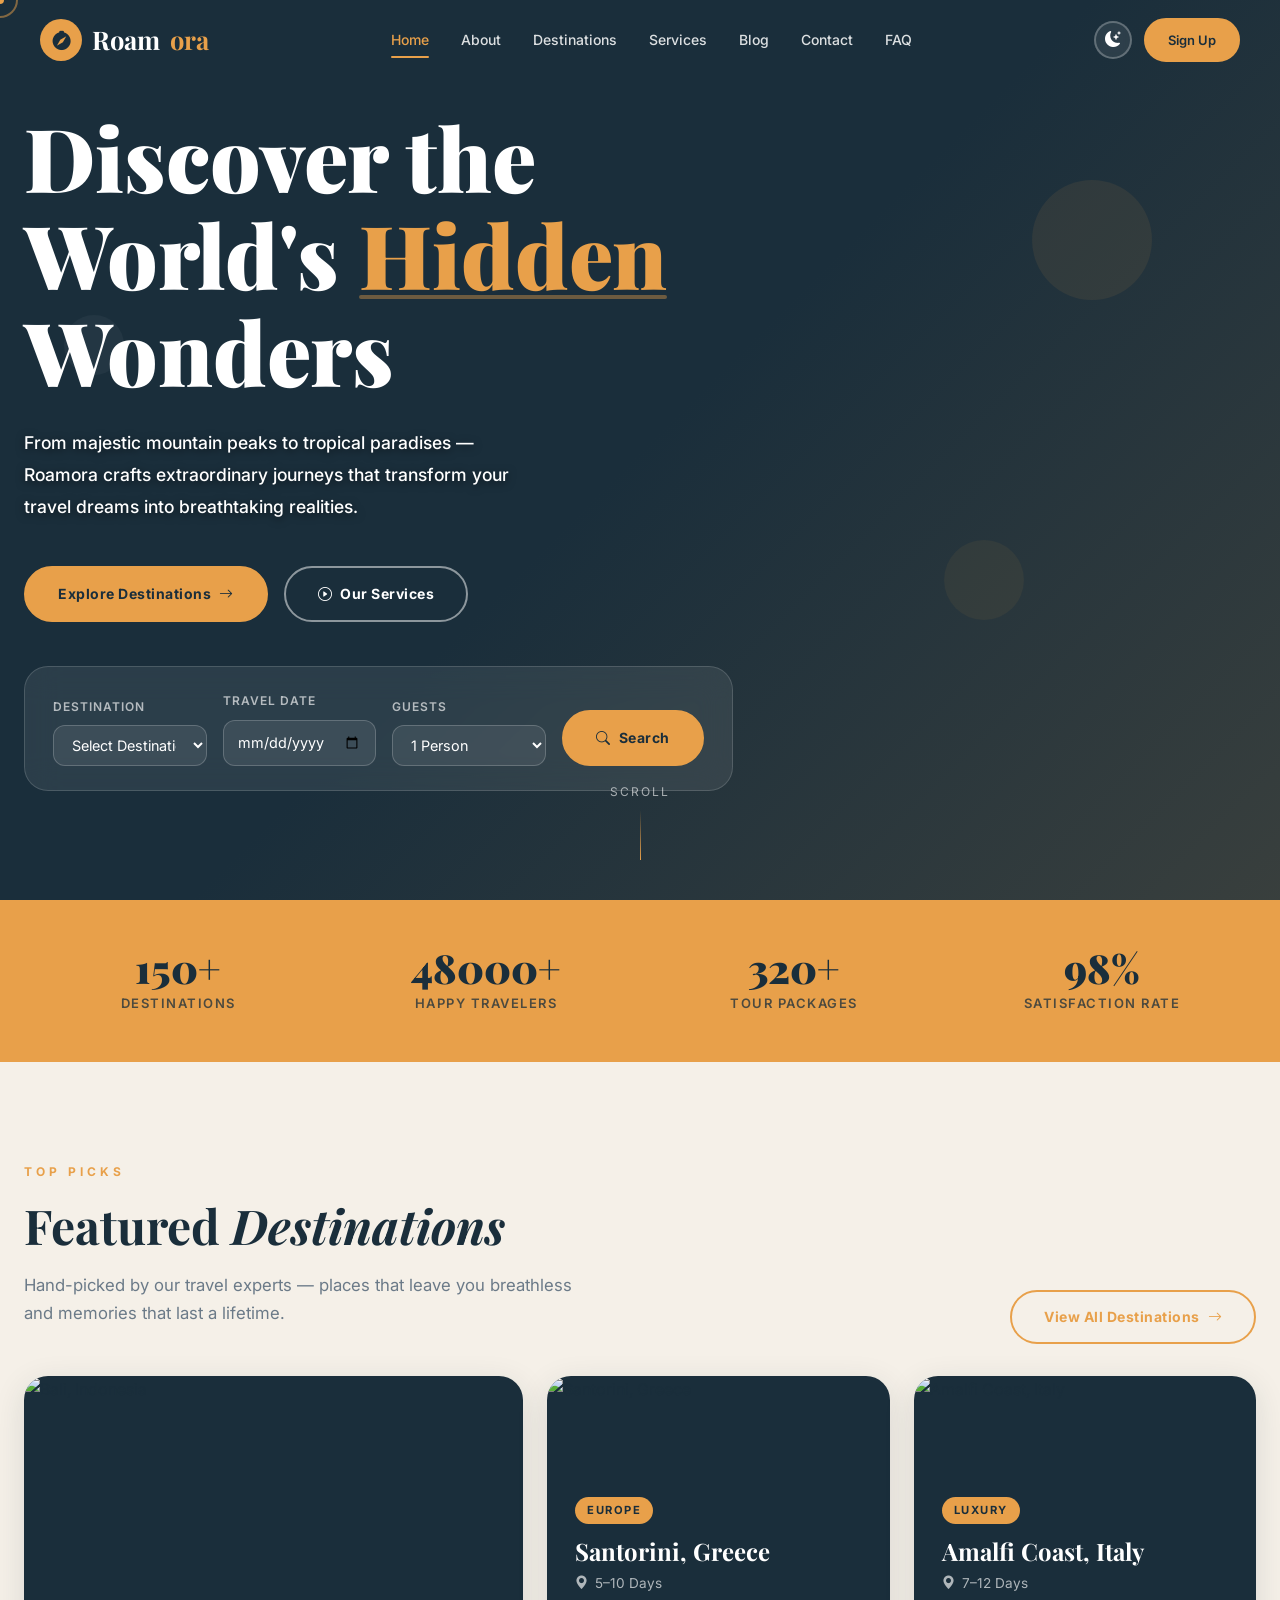
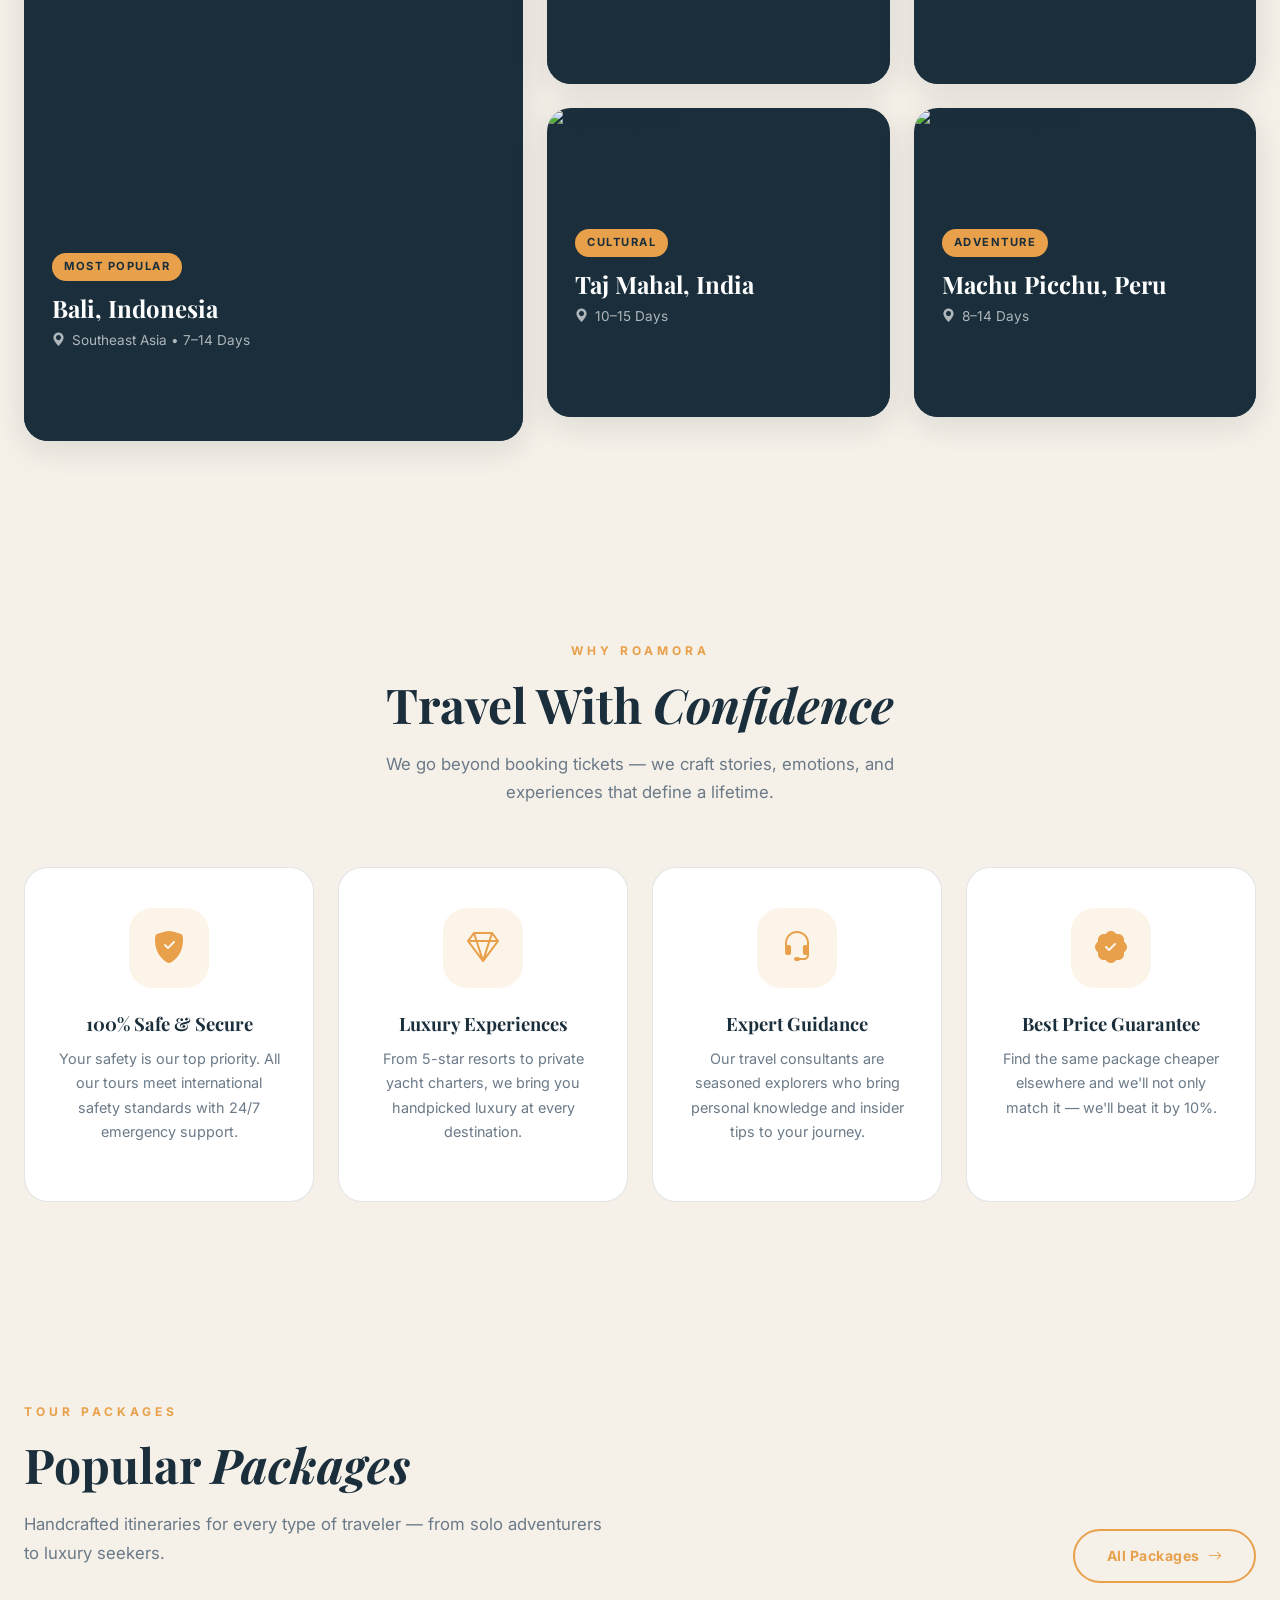
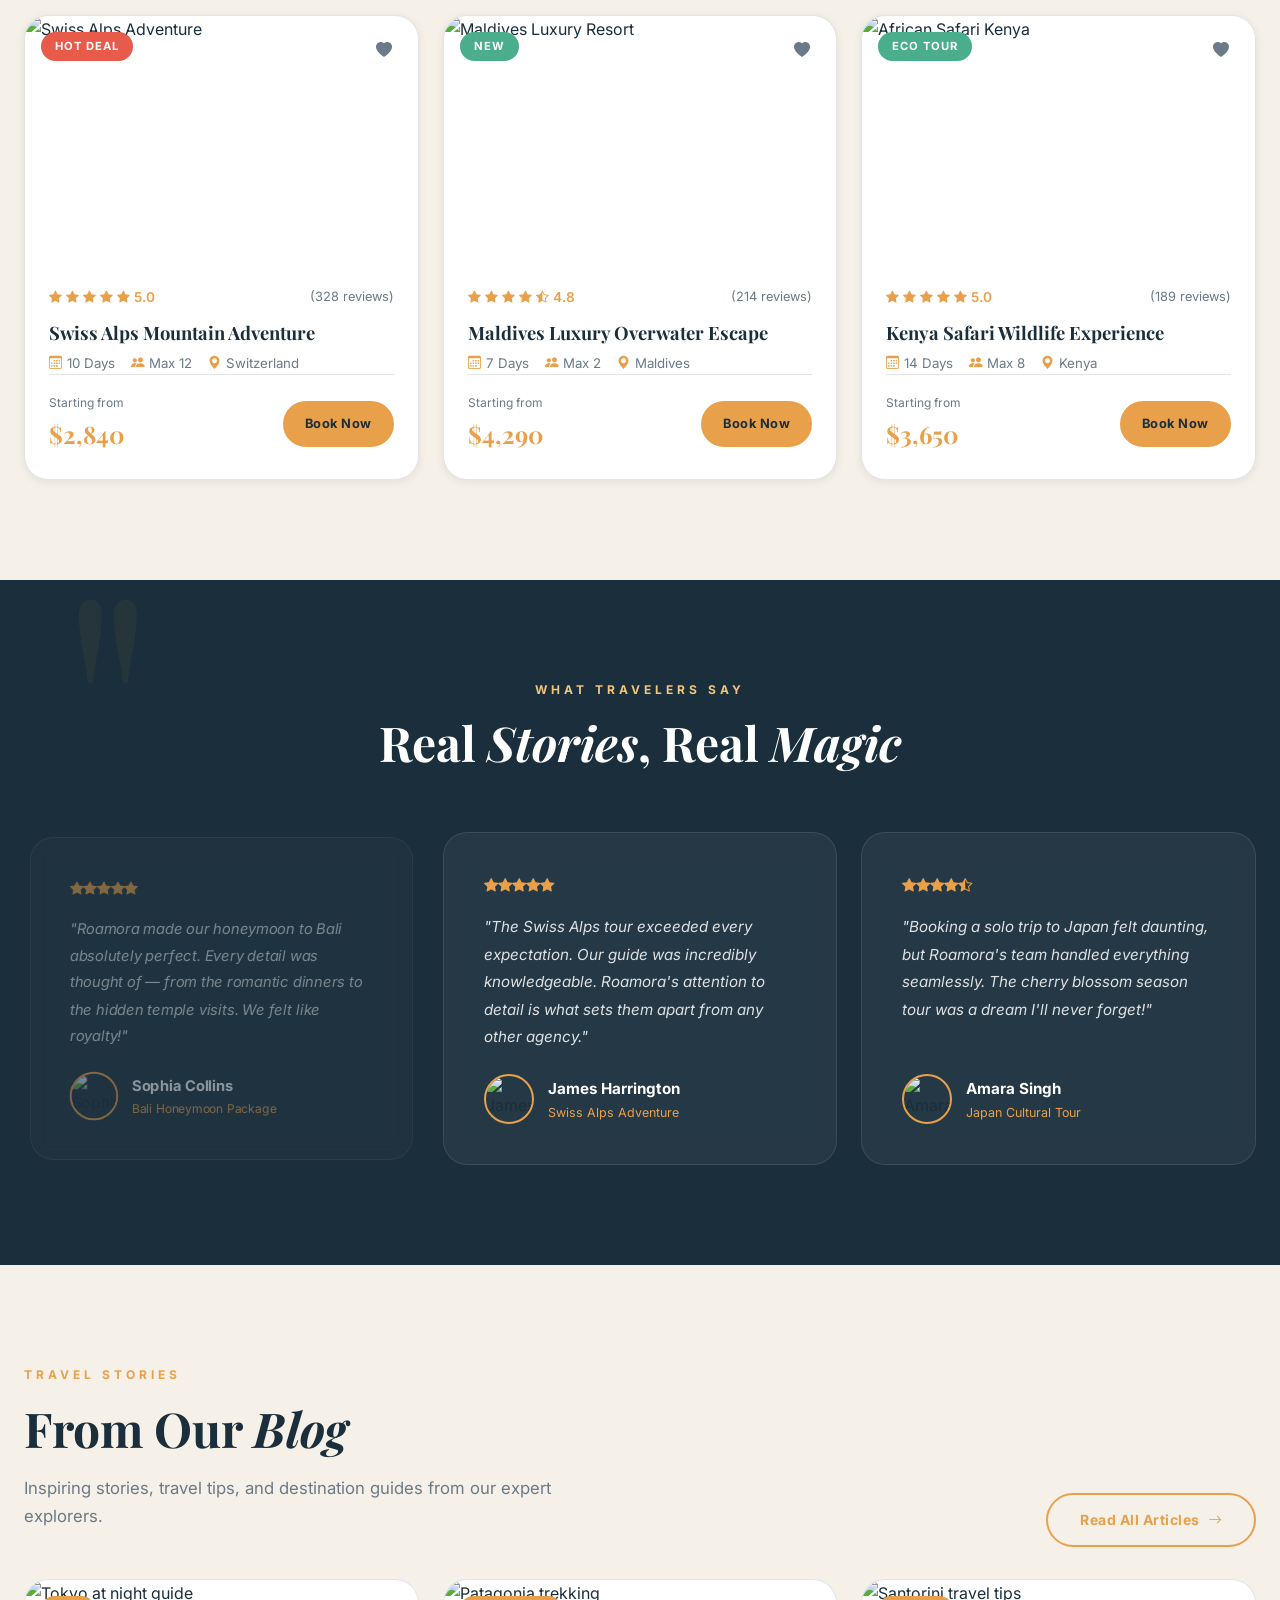
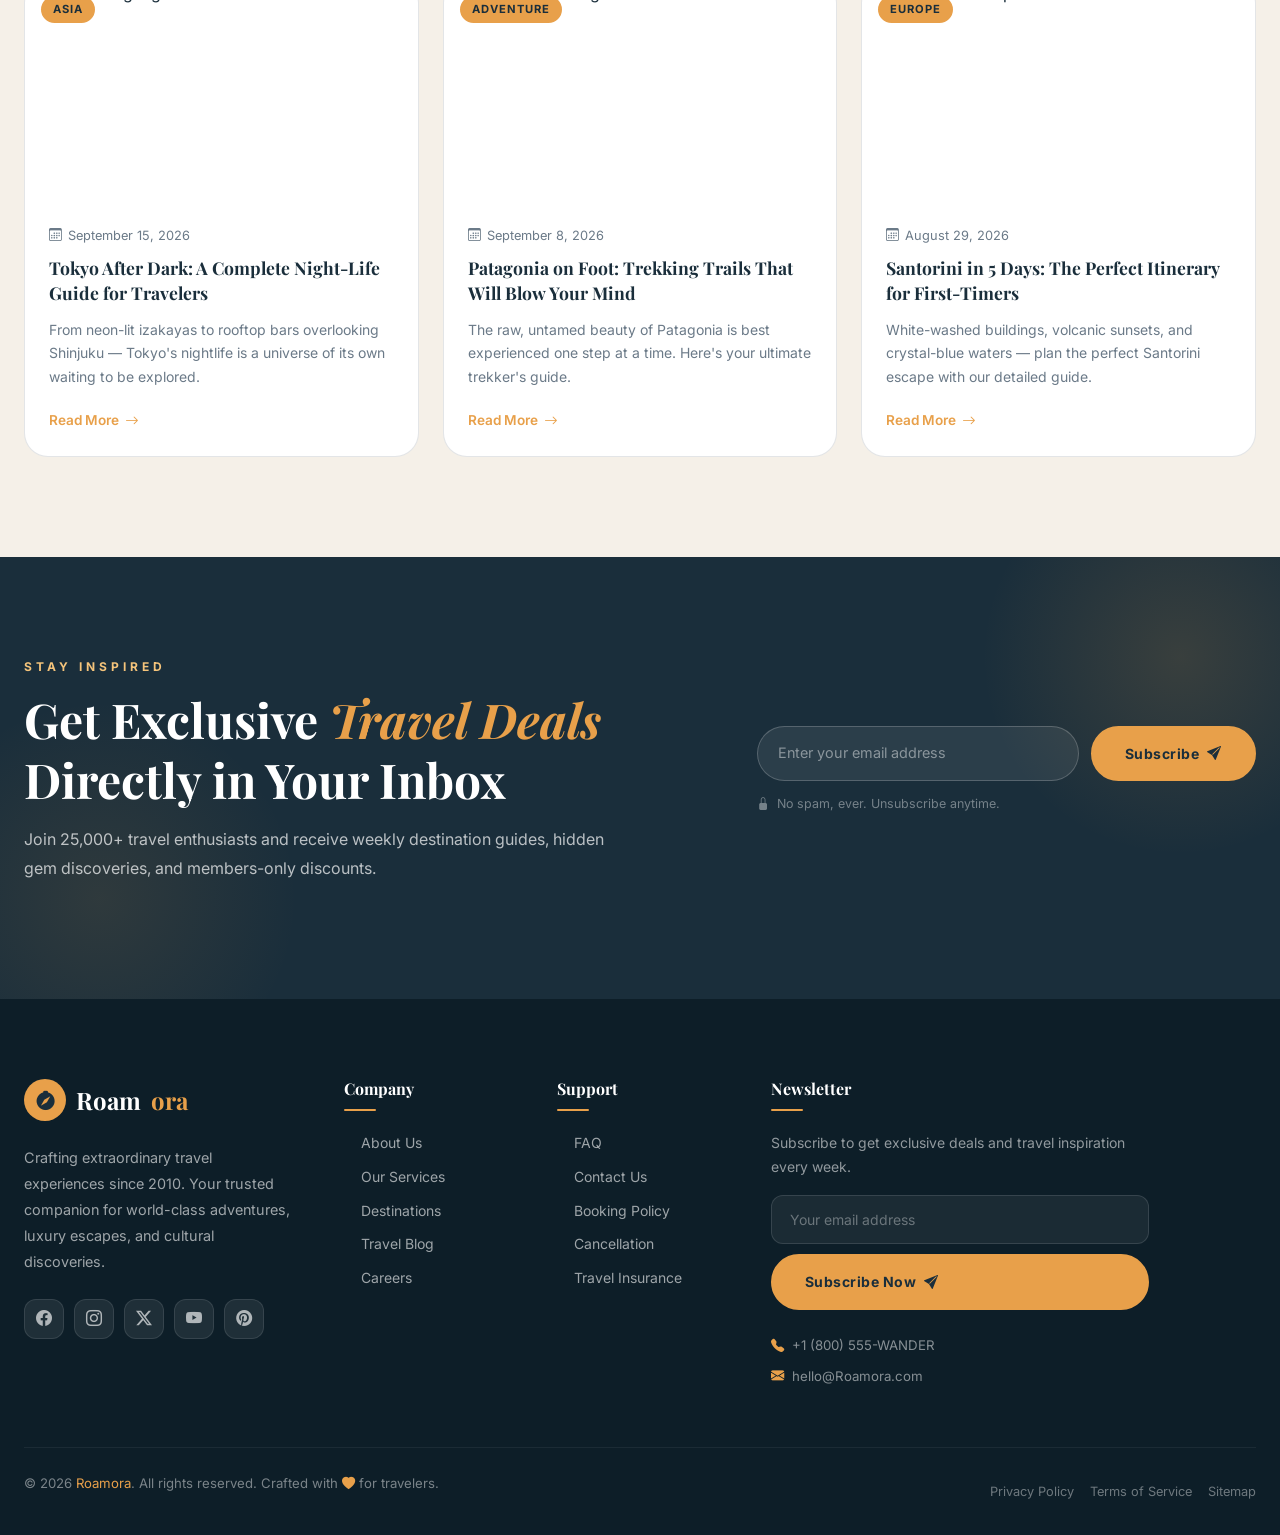
==== index.html @ a5a267d6 "Initial commit of Roamora Tourism website" ====
<!DOCTYPE html>
<html lang="en" data-theme="light">
<head>
  <meta charset="UTF-8">
  <meta name="viewport" content="width=device-width, initial-scale=1.0">
  <meta name="description" content="Roamora — Your premium travel & tourism partner. Explore breathtaking destinations, luxury packages, and unforgettable adventures across the globe.">
  <meta property="og:title" content="Roamora | Explore. Dream. Discover.">
  <meta property="og:description" content="Premium travel experiences across the world's most beautiful destinations.">
  <meta property="og:type" content="website">
  <title>Roamora | Explore. Dream. Discover.</title>
  <link rel="canonical" href="index.html">
  <!-- Bootstrap 5 -->
  <link rel="stylesheet" href="https://cdn.jsdelivr.net/npm/bootstrap@5.3.3/dist/css/bootstrap.min.css">
  <!-- Bootstrap Icons -->
  <link rel="stylesheet" href="https://cdn.jsdelivr.net/npm/bootstrap-icons@1.11.3/font/bootstrap-icons.min.css">
  <!-- Custom CSS -->
  <link rel="stylesheet" href="assets/css/style.css">
</head>
<body>

<!-- Page Loader -->
<div class="page-loader" id="pageLoader">
  <div class="loader-logo">Roam<span>ora</span></div>
  <div class="loader-bar"><div class="loader-bar-fill"></div></div>
</div>

<!-- Custom Cursor -->
<div class="cursor-dot" id="cursorDot"></div>
<div class="cursor-ring" id="cursorRing"></div>

<!-- Offcanvas Overlay -->
<div class="offcanvas-overlay" id="offcanvasOverlay"></div>

<!-- Offcanvas Navigation -->
<nav class="offcanvas-nav" id="offcanvasNav" aria-label="Mobile navigation">
  <button class="offcanvas-close" id="offcanvasClose" aria-label="Close menu"><i class="bi bi-x-lg"></i></button>
  <div class="nav-logo" style="color:#fff;">
    <div class="nav-logo-icon"><i class="bi bi-compass-fill"></i></div>
    Roam<span>ora</span>
  </div>
  <div class="offcanvas-links">
    <a href="index.html" class="active">Home</a>
    <a href="about.html">About</a>
    <a href="destinations.html">Destinations</a>
    <a href="services.html">Services</a>
    <a href="blog.html">Blog</a>
    <a href="contact.html">Contact</a>
    <a href="faq.html">FAQ</a>
  </div>
  <div class="offcanvas-buttons">
    <a href="login.html" class="btn-nav-login text-center">Login</a>
    <a href="signup.html" class="btn-nav-signup text-center">Sign Up</a>
  </div>
</nav>

<!-- Navbar -->
<header id="mainNavbar" role="banner">
  <div class="navbar-inner">
    <a href="index.html" class="nav-logo" aria-label="Roamora Home">
      <div class="nav-logo-icon"><i class="bi bi-compass-fill"></i></div>
      Roam<span>ora</span>
    </a>
    <nav class="nav-links" aria-label="Primary navigation">
      <a href="index.html" class="nav-link-item active">Home</a>
      <a href="about.html" class="nav-link-item">About</a>
      <a href="destinations.html" class="nav-link-item">Destinations</a>
      <a href="services.html" class="nav-link-item">Services</a>
      <a href="blog.html" class="nav-link-item">Blog</a>
      <a href="contact.html" class="nav-link-item">Contact</a>
      <a href="faq.html" class="nav-link-item">FAQ</a>
    </nav>
    <div class="nav-actions">
      <button class="theme-toggle" id="themeToggle" aria-label="Toggle dark mode">
        <i class="bi bi-moon-stars-fill"></i>
      </button>
      <a href="signup.html" class="btn-nav-signup">Sign Up</a>
      <button class="mobile-menu-btn" id="mobileMenuBtn" aria-label="Open mobile menu">
        <span></span><span></span><span></span>
      </button>
    </div>
  </div>
</header>

<!-- ═══ HERO SECTION ═══ -->
<section class="hero" id="hero" aria-label="Hero section">
  <div class="hero-bg" style="background-image: url('https://images.unsplash.com/photo-1469474968028-56623f02e42e?w=1920&q=85');"></div>
  <div class="hero-overlay"></div>
  <div class="hero-particles" id="heroParticles"></div>

  <!-- Floating shapes -->
  <div class="floating-shape" style="width:120px;height:120px;background:rgba(232,160,74,0.08);top:20%;right:10%;animation-delay:0s;"></div>
  <div class="floating-shape" style="width:80px;height:80px;background:rgba(232,160,74,0.06);top:60%;right:20%;animation-delay:2s;"></div>
  <div class="floating-shape" style="width:60px;height:60px;background:rgba(255,255,255,0.04);top:35%;left:5%;animation-delay:4s;"></div>

  <div class="container-xl hero-content">
    <div class="row align-items-center">
      <div class="col-lg-7">
        <h1 class="hero-title">
          Discover the<br>
          World's <span class="highlight">Hidden</span><br>
          Wonders
        </h1>
        <p class="hero-desc">
          From majestic mountain peaks to tropical paradises — Roamora crafts extraordinary journeys that transform your travel dreams into breathtaking realities.
        </p>
        <div class="hero-actions">
          <a href="destinations.html" class="btn-primary-custom">
            <span>Explore Destinations</span>
            <i class="bi bi-arrow-right"></i>
          </a>
          <a href="services.html" class="btn-outline-custom" style="color:#fff; border-color:rgba(255,255,255,0.5);">
            <i class="bi bi-play-circle"></i>
            <span>Our Services</span>
          </a>
        </div>

        <!-- Search Widget -->
        <div class="hero-search">
          <div class="hero-search-field">
            <label for="searchDest">Destination</label>
            <select id="searchDest">
              <option value="">Select Destination</option>
              <option>Maldives, Asia</option>
              <option>Santorini, Europe</option>
              <option>Machu Picchu, Americas</option>
              <option>Serengeti, Africa</option>
              <option>Kyoto, Japan</option>
              <option>Patagonia, Argentina</option>
            </select>
          </div>
          <div class="hero-search-field">
            <label for="searchDate">Travel Date</label>
            <input type="date" id="searchDate">
          </div>
          <div class="hero-search-field">
            <label for="searchGuests">Guests</label>
            <select id="searchGuests">
              <option>1 Person</option>
              <option>2 People</option>
              <option>3–5 People</option>
              <option>6+ People</option>
            </select>
          </div>
          <a href="destinations.html" class="btn-primary-custom" style="white-space:nowrap; flex-shrink:0;">
            <i class="bi bi-search"></i>
            <span>Search</span>
          </a>
        </div>
      </div>
    </div>
  </div>

  <div class="hero-scroll" aria-hidden="true">
    <span>SCROLL</span>
    <div class="hero-scroll-line"></div>
  </div>
</section>

<!-- ═══ STATS BAR ═══ -->
<section class="stats-bar" aria-label="Statistics">
  <div class="container-xl">
    <div class="row g-0 text-center">
      <div class="col-6 col-md-3">
        <div class="stat-item reveal delay-1">
          <span class="stat-number" data-count="150" data-suffix="+">0</span>
          <div class="stat-label">Destinations</div>
        </div>
      </div>
      <div class="col-6 col-md-3">
        <div class="stat-item reveal delay-2">
          <span class="stat-number" data-count="48000" data-suffix="+">0</span>
          <div class="stat-label">Happy Travelers</div>
        </div>
      </div>
      <div class="col-6 col-md-3">
        <div class="stat-item reveal delay-3">
          <span class="stat-number" data-count="320" data-suffix="+">0</span>
          <div class="stat-label">Tour Packages</div>
        </div>
      </div>
      <div class="col-6 col-md-3">
        <div class="stat-item reveal delay-4">
          <span class="stat-number" data-count="98" data-suffix="%">0</span>
          <div class="stat-label">Satisfaction Rate</div>
        </div>
      </div>
    </div>
  </div>
</section>

<!-- ═══ FEATURED DESTINATIONS ═══ -->
<section class="section-py" id="destinations" aria-label="Featured destinations">
  <div class="container-xl">
    <div class="row align-items-end section-header mb-0">
      <div class="col-lg-6">
        <span class="section-label">Top Picks</span>
        <h2 class="section-title reveal">Featured <em>Destinations</em></h2>
        <p class="section-desc reveal delay-1">Hand-picked by our travel experts — places that leave you breathless and memories that last a lifetime.</p>
      </div>
      <div class="col-lg-6 text-lg-end mt-3 mt-lg-0 reveal delay-2">
        <a href="destinations.html" class="btn-outline-custom">
          <span>View All Destinations</span>
          <i class="bi bi-arrow-right"></i>
        </a>
      </div>
    </div>

    <div class="row g-4 mt-2">
      <!-- Large card -->
      <div class="col-lg-5">
        <div class="dest-card dest-card-lg reveal">
          <img src="https://images.unsplash.com/photo-1537996194471-e657df975ab4?w=800&q=80" alt="Bali, Indonesia" class="dest-card-img" style="aspect-ratio:3/4; width:100%;" loading="lazy">
          <div class="dest-card-overlay">
            <span class="dest-card-tag">Most Popular</span>
            <h3 class="dest-card-title">Bali, Indonesia</h3>
            <div class="dest-card-meta"><i class="bi bi-geo-alt-fill"></i> Southeast Asia • 7–14 Days</div>
            <div class="dest-card-btn">
              <a href="destinations.html" class="btn-primary-custom" style="font-size:0.8rem; padding:10px 22px;">
                <span>Explore</span> <i class="bi bi-arrow-right"></i>
              </a>
            </div>
          </div>
        </div>
      </div>
      <!-- Right cards -->
      <div class="col-lg-7">
        <div class="row g-4 h-100">
          <div class="col-sm-6">
            <div class="dest-card reveal delay-1" style="height:100%;">
              <img src="https://images.unsplash.com/photo-1570077188670-e3a8d69ac5ff?w=800&q=80" alt="Santorini, Greece" class="dest-card-img" loading="lazy">
              <div class="dest-card-overlay">
                <span class="dest-card-tag">Europe</span>
                <h3 class="dest-card-title">Santorini, Greece</h3>
                <div class="dest-card-meta"><i class="bi bi-geo-alt-fill"></i> 5–10 Days</div>
                <div class="dest-card-btn">
                  <a href="destinations.html" class="btn-primary-custom" style="font-size:0.8rem; padding:10px 22px;">
                    <span>Explore</span> <i class="bi bi-arrow-right"></i>
                  </a>
                </div>
              </div>
            </div>
          </div>
          <div class="col-sm-6">
            <div class="dest-card reveal delay-2" style="height:100%;">
              <img src="https://images.unsplash.com/photo-1516483638261-f4dbaf036963?w=800&q=80" alt="Amalfi Coast, Italy" class="dest-card-img" loading="lazy">
              <div class="dest-card-overlay">
                <span class="dest-card-tag">Luxury</span>
                <h3 class="dest-card-title">Amalfi Coast, Italy</h3>
                <div class="dest-card-meta"><i class="bi bi-geo-alt-fill"></i> 7–12 Days</div>
                <div class="dest-card-btn">
                  <a href="destinations.html" class="btn-primary-custom" style="font-size:0.8rem; padding:10px 22px;">
                    <span>Explore</span> <i class="bi bi-arrow-right"></i>
                  </a>
                </div>
              </div>
            </div>
          </div>
          <div class="col-sm-6">
            <div class="dest-card reveal delay-3" style="height:100%;">
              <img src="https://images.unsplash.com/photo-1548013146-72479768bada?w=800&q=80" alt="Taj Mahal, India" class="dest-card-img" loading="lazy">
              <div class="dest-card-overlay">
                <span class="dest-card-tag">Cultural</span>
                <h3 class="dest-card-title">Taj Mahal, India</h3>
                <div class="dest-card-meta"><i class="bi bi-geo-alt-fill"></i> 10–15 Days</div>
                <div class="dest-card-btn">
                  <a href="destinations.html" class="btn-primary-custom" style="font-size:0.8rem; padding:10px 22px;">
                    <span>Explore</span> <i class="bi bi-arrow-right"></i>
                  </a>
                </div>
              </div>
            </div>
          </div>
          <div class="col-sm-6">
            <div class="dest-card reveal delay-4" style="height:100%;">
              <img src="https://images.unsplash.com/photo-1523978591478-c753949ff840?w=800&q=80" alt="Machu Picchu, Peru" class="dest-card-img" loading="lazy">
              <div class="dest-card-overlay">
                <span class="dest-card-tag">Adventure</span>
                <h3 class="dest-card-title">Machu Picchu, Peru</h3>
                <div class="dest-card-meta"><i class="bi bi-geo-alt-fill"></i> 8–14 Days</div>
                <div class="dest-card-btn">
                  <a href="destinations.html" class="btn-primary-custom" style="font-size:0.8rem; padding:10px 22px;">
                    <span>Explore</span> <i class="bi bi-arrow-right"></i>
                  </a>
                </div>
              </div>
            </div>
          </div>
        </div>
      </div>
    </div>
  </div>
</section>

<!-- ═══ WHY CHOOSE US ═══ -->
<section class="section-py bg-light-custom" aria-label="Why choose us">
  <div class="container-xl">
    <div class="section-header centered">
      <span class="section-label">Why Roamora</span>
      <h2 class="section-title reveal">Travel With <em>Confidence</em></h2>
      <p class="section-desc reveal delay-1 mx-auto">We go beyond booking tickets — we craft stories, emotions, and experiences that define a lifetime.</p>
    </div>
    <div class="row g-4 align-items-stretch">
      <div class="col-sm-6 col-lg-3 d-flex">
        <div class="feature-box reveal delay-1">
          <div class="feature-icon"><i class="bi bi-shield-fill-check"></i></div>
          <h4>100% Safe &amp; Secure</h4>
          <p>Your safety is our top priority. All our tours meet international safety standards with 24/7 emergency support.</p>
        </div>
      </div>
      <div class="col-sm-6 col-lg-3 d-flex">
        <div class="feature-box reveal delay-2">
          <div class="feature-icon"><i class="bi bi-gem"></i></div>
          <h4>Luxury Experiences</h4>
          <p>From 5-star resorts to private yacht charters, we bring you handpicked luxury at every destination.</p>
        </div>
      </div>
      <div class="col-sm-6 col-lg-3 d-flex">
        <div class="feature-box reveal delay-3">
          <div class="feature-icon"><i class="bi bi-headset"></i></div>
          <h4>Expert Guidance</h4>
          <p>Our travel consultants are seasoned explorers who bring personal knowledge and insider tips to your journey.</p>
        </div>
      </div>
      <div class="col-sm-6 col-lg-3 d-flex">
        <div class="feature-box reveal delay-4">
          <div class="feature-icon"><i class="bi bi-patch-check-fill"></i></div>
          <h4>Best Price Guarantee</h4>
          <p>Find the same package cheaper elsewhere and we'll not only match it — we'll beat it by 10%.</p>
        </div>
      </div>
    </div>
  </div>
</section>

<!-- ═══ POPULAR PACKAGES ═══ -->
<section class="section-py" aria-label="Popular tour packages">
  <div class="container-xl">
    <div class="row align-items-end section-header mb-0">
      <div class="col-lg-6">
        <span class="section-label">Tour Packages</span>
        <h2 class="section-title reveal">Popular <em>Packages</em></h2>
        <p class="section-desc reveal delay-1">Handcrafted itineraries for every type of traveler — from solo adventurers to luxury seekers.</p>
      </div>
      <div class="col-lg-6 text-lg-end mt-3 mt-lg-0 reveal delay-2">
        <a href="services.html" class="btn-outline-custom">
          <span>All Packages</span><i class="bi bi-arrow-right"></i>
        </a>
      </div>
    </div>

    <div class="row g-4 mt-2">
      <div class="col-md-6 col-lg-4">
        <div class="tour-card reveal delay-1">
          <div class="tour-card-img-wrap">
            <img src="https://images.unsplash.com/photo-1506905925346-21bda4d32df4?w=700&q=80" alt="Swiss Alps Adventure" class="tour-card-img" loading="lazy">
            <span class="tour-badge popular">Hot Deal</span>
            <button class="tour-wishlist" aria-label="Add to wishlist"><i class="bi bi-heart-fill"></i></button>
          </div>
          <div class="tour-card-body">
            <div class="tour-card-meta">
              <div class="tour-rating">
                <i class="bi bi-star-fill"></i><i class="bi bi-star-fill"></i><i class="bi bi-star-fill"></i><i class="bi bi-star-fill"></i><i class="bi bi-star-fill"></i>
                <span>5.0</span>
              </div>
              <span class="tour-reviews">(328 reviews)</span>
            </div>
            <h3 class="tour-card-title">Swiss Alps Mountain Adventure</h3>
            <div class="tour-card-info">
              <span class="tour-info-item"><i class="bi bi-calendar3"></i> 10 Days</span>
              <span class="tour-info-item"><i class="bi bi-people-fill"></i> Max 12</span>
              <span class="tour-info-item"><i class="bi bi-geo-alt-fill"></i> Switzerland</span>
            </div>
            <div class="tour-card-footer">
              <div class="tour-price">
                <small>Starting from</small>
                <strong>$2,840</strong>
              </div>
              <a href="services.html" class="btn-primary-custom" style="font-size:0.8rem; padding:10px 20px;">
                <span>Book Now</span>
              </a>
            </div>
          </div>
        </div>
      </div>

      <div class="col-md-6 col-lg-4">
        <div class="tour-card reveal delay-2">
          <div class="tour-card-img-wrap">
            <img src="https://images.unsplash.com/photo-1547036967-23d11aacaee0?w=700&q=80" alt="Maldives Luxury Resort" class="tour-card-img" loading="lazy">
            <span class="tour-badge new">New</span>
            <button class="tour-wishlist" aria-label="Add to wishlist"><i class="bi bi-heart-fill"></i></button>
          </div>
          <div class="tour-card-body">
            <div class="tour-card-meta">
              <div class="tour-rating">
                <i class="bi bi-star-fill"></i><i class="bi bi-star-fill"></i><i class="bi bi-star-fill"></i><i class="bi bi-star-fill"></i><i class="bi bi-star-half"></i>
                <span>4.8</span>
              </div>
              <span class="tour-reviews">(214 reviews)</span>
            </div>
            <h3 class="tour-card-title">Maldives Luxury Overwater Escape</h3>
            <div class="tour-card-info">
              <span class="tour-info-item"><i class="bi bi-calendar3"></i> 7 Days</span>
              <span class="tour-info-item"><i class="bi bi-people-fill"></i> Max 2</span>
              <span class="tour-info-item"><i class="bi bi-geo-alt-fill"></i> Maldives</span>
            </div>
            <div class="tour-card-footer">
              <div class="tour-price">
                <small>Starting from</small>
                <strong>$4,290</strong>
              </div>
              <a href="services.html" class="btn-primary-custom" style="font-size:0.8rem; padding:10px 20px;">
                <span>Book Now</span>
              </a>
            </div>
          </div>
        </div>
      </div>

      <div class="col-md-6 col-lg-4">
        <div class="tour-card reveal delay-3">
          <div class="tour-card-img-wrap">
            <img src="https://images.unsplash.com/photo-1516026672322-bc52d61a55d5?w=700&q=80" alt="African Safari Kenya" class="tour-card-img" loading="lazy">
            <span class="tour-badge" style="background:#4aae8c; color:#fff;">Eco Tour</span>
            <button class="tour-wishlist" aria-label="Add to wishlist"><i class="bi bi-heart-fill"></i></button>
          </div>
          <div class="tour-card-body">
            <div class="tour-card-meta">
              <div class="tour-rating">
                <i class="bi bi-star-fill"></i><i class="bi bi-star-fill"></i><i class="bi bi-star-fill"></i><i class="bi bi-star-fill"></i><i class="bi bi-star-fill"></i>
                <span>5.0</span>
              </div>
              <span class="tour-reviews">(189 reviews)</span>
            </div>
            <h3 class="tour-card-title">Kenya Safari Wildlife Experience</h3>
            <div class="tour-card-info">
              <span class="tour-info-item"><i class="bi bi-calendar3"></i> 14 Days</span>
              <span class="tour-info-item"><i class="bi bi-people-fill"></i> Max 8</span>
              <span class="tour-info-item"><i class="bi bi-geo-alt-fill"></i> Kenya</span>
            </div>
            <div class="tour-card-footer">
              <div class="tour-price">
                <small>Starting from</small>
                <strong>$3,650</strong>
              </div>
              <a href="services.html" class="btn-primary-custom" style="font-size:0.8rem; padding:10px 20px;">
                <span>Book Now</span>
              </a>
            </div>
          </div>
        </div>
      </div>
    </div>
  </div>
</section>

<!-- ═══ TESTIMONIALS ═══ -->
<section class="testimonial-section section-py" aria-label="Customer testimonials">
  <div class="container-xl">
    <div class="section-header centered">
      <span class="section-label" style="color:#f5c47b;">What Travelers Say</span>
      <h2 class="section-title reveal" style="color:#fff;">Real <em>Stories</em>, Real <em>Magic</em></h2>
    </div>
    <div class="row g-4 testimonials-track">
      <div class="col-md-6 col-lg-4">
        <div class="testimonial-card reveal delay-1">
          <div class="testimonial-stars">
            <i class="bi bi-star-fill"></i><i class="bi bi-star-fill"></i><i class="bi bi-star-fill"></i><i class="bi bi-star-fill"></i><i class="bi bi-star-fill"></i>
          </div>
          <p class="testimonial-text">"Roamora made our honeymoon to Bali absolutely perfect. Every detail was thought of — from the romantic dinners to the hidden temple visits. We felt like royalty!"</p>
          <div class="testimonial-author">
            <img src="https://images.unsplash.com/photo-1494790108377-be9c29b29330?w=100&q=80" alt="Sophia Collins" class="testimonial-avatar" loading="lazy">
            <div>
              <div class="testimonial-name">Sophia Collins</div>
              <div class="testimonial-role">Bali Honeymoon Package</div>
            </div>
          </div>
        </div>
      </div>
      <div class="col-md-6 col-lg-4">
        <div class="testimonial-card reveal delay-2">
          <div class="testimonial-stars">
            <i class="bi bi-star-fill"></i><i class="bi bi-star-fill"></i><i class="bi bi-star-fill"></i><i class="bi bi-star-fill"></i><i class="bi bi-star-fill"></i>
          </div>
          <p class="testimonial-text">"The Swiss Alps tour exceeded every expectation. Our guide was incredibly knowledgeable. Roamora's attention to detail is what sets them apart from any other agency."</p>
          <div class="testimonial-author">
            <img src="https://images.unsplash.com/photo-1507003211169-0a1dd7228f2d?w=100&q=80" alt="James Harrington" class="testimonial-avatar" loading="lazy">
            <div>
              <div class="testimonial-name">James Harrington</div>
              <div class="testimonial-role">Swiss Alps Adventure</div>
            </div>
          </div>
        </div>
      </div>
      <div class="col-md-6 col-lg-4">
        <div class="testimonial-card reveal delay-3">
          <div class="testimonial-stars">
            <i class="bi bi-star-fill"></i><i class="bi bi-star-fill"></i><i class="bi bi-star-fill"></i><i class="bi bi-star-fill"></i><i class="bi bi-star-half"></i>
          </div>
          <p class="testimonial-text">"Booking a solo trip to Japan felt daunting, but Roamora's team handled everything seamlessly. The cherry blossom season tour was a dream I'll never forget!"</p>
          <div class="testimonial-author">
            <img src="https://images.unsplash.com/photo-1438761681033-6461ffad8d80?w=100&q=80" alt="Amara Singh" class="testimonial-avatar" loading="lazy">
            <div>
              <div class="testimonial-name">Amara Singh</div>
              <div class="testimonial-role">Japan Cultural Tour</div>
            </div>
          </div>
        </div>
      </div>
    </div>
  </div>
</section>

<!-- ═══ TRAVEL BLOG PREVIEW ═══ -->
<section class="section-py bg-light-custom" aria-label="Travel blog preview">
  <div class="container-xl">
    <div class="row align-items-end section-header mb-0">
      <div class="col-lg-6">
        <span class="section-label">Travel Stories</span>
        <h2 class="section-title reveal">From Our <em>Blog</em></h2>
        <p class="section-desc reveal delay-1">Inspiring stories, travel tips, and destination guides from our expert explorers.</p>
      </div>
      <div class="col-lg-6 text-lg-end mt-3 mt-lg-0 reveal delay-2">
        <a href="blog.html" class="btn-outline-custom"><span>Read All Articles</span><i class="bi bi-arrow-right"></i></a>
      </div>
    </div>
    <div class="row g-4 mt-2">
      <div class="col-md-6 col-lg-4">
        <article class="blog-card reveal delay-1">
          <div class="blog-card-img-wrap">
            <img src="https://images.unsplash.com/photo-1528360983277-13d401cdc186?w=700&q=80" alt="Tokyo at night guide" class="blog-card-img" loading="lazy">
            <span class="blog-cat">Asia</span>
          </div>
          <div class="blog-card-body">
            <div class="blog-card-date"><i class="bi bi-calendar3"></i> September 15, 2026</div>
            <h3 class="blog-card-title">Tokyo After Dark: A Complete Night-Life Guide for Travelers</h3>
            <p class="blog-card-excerpt">From neon-lit izakayas to rooftop bars overlooking Shinjuku — Tokyo's nightlife is a universe of its own waiting to be explored.</p>
            <a href="blog.html" class="blog-read-more">Read More <i class="bi bi-arrow-right"></i></a>
          </div>
        </article>
      </div>
      <div class="col-md-6 col-lg-4">
        <article class="blog-card reveal delay-2">
          <div class="blog-card-img-wrap">
            <img src="https://images.unsplash.com/photo-1501854140801-50d01698950b?w=700&q=80" alt="Patagonia trekking" class="blog-card-img" loading="lazy">
            <span class="blog-cat">Adventure</span>
          </div>
          <div class="blog-card-body">
            <div class="blog-card-date"><i class="bi bi-calendar3"></i> September 8, 2026</div>
            <h3 class="blog-card-title">Patagonia on Foot: Trekking Trails That Will Blow Your Mind</h3>
            <p class="blog-card-excerpt">The raw, untamed beauty of Patagonia is best experienced one step at a time. Here's your ultimate trekker's guide.</p>
            <a href="blog.html" class="blog-read-more">Read More <i class="bi bi-arrow-right"></i></a>
          </div>
        </article>
      </div>
      <div class="col-md-6 col-lg-4">
        <article class="blog-card reveal delay-3">
          <div class="blog-card-img-wrap">
            <img src="https://images.unsplash.com/photo-1513581166391-887a96ddeafd?w=700&q=80" alt="Santorini travel tips" class="blog-card-img" loading="lazy">
            <span class="blog-cat">Europe</span>
          </div>
          <div class="blog-card-body">
            <div class="blog-card-date"><i class="bi bi-calendar3"></i> August 29, 2026</div>
            <h3 class="blog-card-title">Santorini in 5 Days: The Perfect Itinerary for First-Timers</h3>
            <p class="blog-card-excerpt">White-washed buildings, volcanic sunsets, and crystal-blue waters — plan the perfect Santorini escape with our detailed guide.</p>
            <a href="blog.html" class="blog-read-more">Read More <i class="bi bi-arrow-right"></i></a>
          </div>
        </article>
      </div>
    </div>
  </div>
</section>

<!-- ═══ NEWSLETTER ═══ -->
<section class="newsletter-section section-py" aria-label="Newsletter signup">
  <div class="container-xl">
    <div class="row align-items-center">
      <div class="col-lg-6 mb-5 mb-lg-0">
        <span class="section-label" style="color:#f5c47b;">Stay Inspired</span>
        <h2 class="section-title reveal" style="color:#fff;">Get Exclusive <em style="color:var(--primary)">Travel Deals</em> Directly in Your Inbox</h2>
        <p class="reveal delay-1" style="color:rgba(255,255,255,0.7); font-size:1rem; line-height:1.8;">Join 25,000+ travel enthusiasts and receive weekly destination guides, hidden gem discoveries, and members-only discounts.</p>
      </div>
      <div class="col-lg-5 offset-lg-1">
        <form class="newsletter-form" data-validate aria-label="Newsletter signup form">
          <input class="newsletter-input" type="email" id="newsletterEmail" placeholder="Enter your email address" required aria-label="Email address">
          <button type="submit" class="btn-primary-custom" style="white-space:nowrap; flex-shrink:0;">
            <span>Subscribe</span><i class="bi bi-send-fill"></i>
          </button>
        </form>
        <p style="color:rgba(255,255,255,0.4); font-size:0.78rem; margin-top:12px;">
          <i class="bi bi-lock-fill me-1"></i> No spam, ever. Unsubscribe anytime.
        </p>
      </div>
    </div>
  </div>
</section>

<!-- ═══ FOOTER ═══ -->
<footer role="contentinfo">
  <div class="footer-top">
    <div class="container-xl">
      <div class="row g-5">
        <!-- Brand -->
        <div class="col-lg-3 col-md-6">
          <div class="nav-logo mb-4" style="color:#fff; font-size:1.5rem;">
            <div class="nav-logo-icon"><i class="bi bi-compass-fill"></i></div>
            Roam<span>ora</span>
          </div>
          <p class="footer-brand-text">Crafting extraordinary travel experiences since 2010. Your trusted companion for world-class adventures, luxury escapes, and cultural discoveries.</p>
          <div class="social-links">
            <a href="#" class="social-link" aria-label="Facebook"><i class="bi bi-facebook"></i></a>
            <a href="#" class="social-link" aria-label="Instagram"><i class="bi bi-instagram"></i></a>
            <a href="#" class="social-link" aria-label="Twitter"><i class="bi bi-twitter-x"></i></a>
            <a href="#" class="social-link" aria-label="YouTube"><i class="bi bi-youtube"></i></a>
            <a href="#" class="social-link" aria-label="Pinterest"><i class="bi bi-pinterest"></i></a>
          </div>
        </div>
        <!-- Company -->
        <div class="col-lg-2 col-md-3 col-6">
          <h4 class="footer-heading">Company</h4>
          <ul class="footer-links">
            <li><a href="about.html">About Us</a></li>
            <li><a href="services.html">Our Services</a></li>
            <li><a href="destinations.html">Destinations</a></li>
            <li><a href="blog.html">Travel Blog</a></li>
            <li><a href="contact.html">Careers</a></li>
          </ul>
        </div>
        <!-- Support -->
        <div class="col-lg-2 col-md-3 col-6">
          <h4 class="footer-heading">Support</h4>
          <ul class="footer-links">
            <li><a href="faq.html">FAQ</a></li>
            <li><a href="contact.html">Contact Us</a></li>
            <li><a href="#">Booking Policy</a></li>
            <li><a href="#">Cancellation</a></li>
            <li><a href="#">Travel Insurance</a></li>
          </ul>
        </div>
        <!-- Newsletter -->
        <div class="col-lg-4 col-md-6">
          <h4 class="footer-heading">Newsletter</h4>
          <p style="color:rgba(255,255,255,0.55); font-size:0.875rem; margin-bottom:16px; line-height:1.7;">Subscribe to get exclusive deals and travel inspiration every week.</p>
          <form data-validate aria-label="Footer newsletter form">
            <input type="email" class="footer-newsletter-input" placeholder="Your email address" required aria-label="Email for newsletter">
            <button type="submit" class="btn-primary-custom w-100">
              <span>Subscribe Now</span><i class="bi bi-send-fill"></i>
            </button>
          </form>
          <div class="mt-4" style="color:rgba(255,255,255,0.5); font-size:0.83rem;">
            <div class="d-flex align-items-center gap-2 mb-2"><i class="bi bi-telephone-fill" style="color:var(--primary);"></i> +1 (800) 555-WANDER</div>
            <div class="d-flex align-items-center gap-2"><i class="bi bi-envelope-fill" style="color:var(--primary);"></i> hello@Roamora.com</div>
          </div>
        </div>
      </div>
    </div>
  </div>
  <div class="container-xl">
    <div class="footer-bottom">
      <p class="footer-copyright">© 2026 <span>Roamora</span>. All rights reserved. Crafted with <i class="bi bi-heart-fill" style="color:var(--primary);"></i> for travelers.</p>
      <div style="display:flex; gap:16px; font-size:0.8rem; color:rgba(255,255,255,0.4);">
        <a href="#" style="color:rgba(255,255,255,0.4);" onmouseover="this.style.color='var(--primary)'" onmouseout="this.style.color='rgba(255,255,255,0.4)'">Privacy Policy</a>
        <a href="#" style="color:rgba(255,255,255,0.4);" onmouseover="this.style.color='var(--primary)'" onmouseout="this.style.color='rgba(255,255,255,0.4)'">Terms of Service</a>
        <a href="sitemap.xml" style="color:rgba(255,255,255,0.4);" onmouseover="this.style.color='var(--primary)'" onmouseout="this.style.color='rgba(255,255,255,0.4)'">Sitemap</a>
      </div>
    </div>
  </div>
</footer>

<!-- Back to Top -->
<button id="backToTop" aria-label="Back to top"><i class="bi bi-arrow-up"></i></button>

<!-- Bootstrap JS -->
<script src="https://cdn.jsdelivr.net/npm/bootstrap@5.3.3/dist/js/bootstrap.bundle.min.js"></script>
<script src="assets/js/main.js"></script>
</body>
</html>
---- assets/css/style.css ----
/* ============================================================
   Roamora — Travel & Tourism Master Stylesheet
   Colors: Primary #E8A04A | Secondary #1A2E3B | Tertiary #F5F0E8
   ============================================================ */

/* ── Google Fonts ── */
@import url('https://fonts.googleapis.com/css2?family=Playfair+Display:ital,wght@0,400;0,600;0,700;0,900;1,400;1,700&family=Inter:wght@300;400;500;600;700&display=swap');

/* ── CSS Custom Properties ── */
:root {
  --primary:    #E8A04A;
  --primary-dk: #c8832e;
  --primary-lt: #f5c47b;
  --secondary:  #1A2E3B;
  --secondary-lt: #263d4e;
  --tertiary:   #F5F0E8;
  --tertiary-dk: #e8dece;
  --white:      #ffffff;
  --black:      #0a0a0a;
  --text-dark:  #1A2E3B;
  --text-muted: #6b7a88;
  --border:     rgba(26,46,59,0.12);

  --font-head: 'Playfair Display', Georgia, serif;
  --font-body: 'Inter', system-ui, sans-serif;

  --radius:    12px;
  --radius-lg: 24px;
  --radius-xl: 40px;
  --shadow-sm: 0 2px 8px rgba(26,46,59,0.08);
  --shadow-md: 0 8px 32px rgba(26,46,59,0.12);
  --shadow-lg: 0 20px 60px rgba(26,46,59,0.18);
  --shadow-glow: 0 8px 40px rgba(232,160,74,0.35);

  --transition: 0.35s cubic-bezier(0.25, 0.8, 0.25, 1);
  --transition-fast: 0.2s ease;

  --navbar-h: 80px;
  --section-py: 100px;
}

/* Dark Mode Variables */
[data-theme="dark"] {
  --tertiary:   #0f1c25;
  --tertiary-dk: #0a1520;
  --text-dark:  #e8e0d4;
  --text-muted: #9aabb8;
  --border:     rgba(255,255,255,0.08);
  --white:      #1a2e3b;
  --black:      #f5f0e8;
  --shadow-sm: 0 2px 8px rgba(0,0,0,0.3);
  --shadow-md: 0 8px 32px rgba(0,0,0,0.4);
  --shadow-lg: 0 20px 60px rgba(0,0,0,0.5);
}

/* ── Reset & Base ── */
*, *::before, *::after { box-sizing: border-box; margin: 0; padding: 0; }

html {
  scroll-behavior: smooth;
  font-size: 16px;
}

body {
  font-family: var(--font-body);
  color: var(--text-dark);
  background: var(--tertiary);
  line-height: 1.7;
  overflow-x: hidden;
  transition: background 0.4s ease, color 0.4s ease;
}

img { max-width: 100%; height: auto; display: block; }
a { text-decoration: none; color: inherit; transition: var(--transition-fast); }
ul { list-style: none; padding: 0; }

/* ── Custom Scrollbar ── */
::-webkit-scrollbar { width: 6px; }
::-webkit-scrollbar-track { background: var(--tertiary-dk); }
::-webkit-scrollbar-thumb { background: var(--primary); border-radius: 3px; }

/* ── Custom Cursor ── */
.cursor-dot, .cursor-ring {
  position: fixed;
  pointer-events: none;
  z-index: 9999;
  border-radius: 50%;
  transform: translate(-50%, -50%);
  transition: opacity 0.3s;
}
.cursor-dot {
  width: 8px; height: 8px;
  background: var(--primary);
}
.cursor-ring {
  width: 36px; height: 36px;
  border: 2px solid var(--primary);
  opacity: 0.5;
  transition: width 0.3s, height 0.3s, opacity 0.3s;
}
.cursor-ring.hovered { width: 54px; height: 54px; opacity: 0.25; }

/* ── Typography ── */
h1, h2, h3, h4, h5, h6 {
  font-family: var(--font-head);
  line-height: 1.25;
  color: var(--text-dark);
}

.section-label {
  font-family: var(--font-body);
  font-size: 0.75rem;
  font-weight: 700;
  text-transform: uppercase;
  letter-spacing: 4px;
  color: var(--primary);
  display: block;
  margin-bottom: 0.75rem;
}

.section-title {
  font-size: clamp(2rem, 4vw, 3rem);
  font-weight: 700;
  margin-bottom: 1rem;
}

.section-desc {
  font-size: 1.05rem;
  color: var(--text-muted);
  max-width: 580px;
}

/* ── Buttons ── */
.btn-primary-custom {
  display: inline-flex;
  align-items: center;
  gap: 8px;
  padding: 14px 32px;
  background: var(--primary);
  color: var(--secondary);
  border: 2px solid var(--primary);
  border-radius: var(--radius-xl);
  font-family: var(--font-body);
  font-weight: 700;
  font-size: 0.875rem;
  letter-spacing: 0.5px;
  cursor: pointer;
  transition: var(--transition);
  position: relative;
  overflow: hidden;
}
.btn-primary-custom::after {
  content: '';
  position: absolute;
  inset: 0;
  background: var(--secondary);
  transform: scaleX(0);
  transform-origin: right;
  transition: transform 0.4s ease;
  z-index: 0;
}
.btn-primary-custom:hover::after { transform: scaleX(1); transform-origin: left; }
.btn-primary-custom span, .btn-primary-custom i {
  position: relative; z-index: 1;
}
.btn-primary-custom:hover {
  color: var(--primary);
  border-color: var(--secondary);
  box-shadow: var(--shadow-glow);
}

.btn-outline-custom {
  display: inline-flex;
  align-items: center;
  gap: 8px;
  padding: 13px 32px;
  background: transparent;
  color: var(--primary);
  border: 2px solid var(--primary);
  border-radius: var(--radius-xl);
  font-family: var(--font-body);
  font-weight: 700;
  font-size: 0.875rem;
  letter-spacing: 0.5px;
  cursor: pointer;
  transition: var(--transition);
}
.btn-outline-custom:hover {
  background: var(--primary);
  color: var(--secondary);
  box-shadow: var(--shadow-glow);
}

.btn-white-custom {
  display: inline-flex;
  align-items: center;
  gap: 8px;
  padding: 14px 32px;
  background: var(--white);
  color: var(--secondary);
  border: 2px solid var(--white);
  border-radius: var(--radius-xl);
  font-family: var(--font-body);
  font-weight: 700;
  font-size: 0.875rem;
  letter-spacing: 0.5px;
  cursor: pointer;
  transition: var(--transition);
}
.btn-white-custom:hover {
  background: var(--primary);
  border-color: var(--primary);
  color: var(--secondary);
  box-shadow: var(--shadow-glow);
}

/* ── Navbar ── */
#mainNavbar {
  position: fixed;
  top: 0; left: 0; right: 0;
  z-index: 1000;
  height: var(--navbar-h);
  background: transparent;
  transition: background 0.4s ease, box-shadow 0.4s ease, height 0.3s ease;
}
#mainNavbar.scrolled {
  background: var(--secondary);
  box-shadow: var(--shadow-md);
  height: 66px;
}
[data-theme="dark"] #mainNavbar.scrolled { background: #0d1e28; }

.navbar-inner {
  display: flex;
  align-items: center;
  justify-content: space-between;
  height: 100%;
  padding: 0 40px;
  max-width: 1400px;
  margin: 0 auto;
}

.nav-logo {
  display: flex;
  align-items: center;
  gap: 10px;
  color: var(--white);
  font-family: var(--font-head);
  font-size: 1.6rem;
  font-weight: 700;
  white-space: nowrap;
}
/* In dark mode --white becomes dark navy, so force a light visible color */
[data-theme="dark"] .nav-logo { color: #f0e8d8; }
.nav-logo-icon {
  width: 42px; height: 42px;
  background: var(--primary);
  border-radius: 50%;
  display: flex;
  align-items: center;
  justify-content: center;
  font-size: 1.2rem;
  color: var(--secondary);
  flex-shrink: 0;
}
.nav-logo span { color: var(--primary); }

.nav-links {
  display: flex;
  align-items: center;
  gap: 2rem;
}
.nav-link-item {
  color: rgba(255,255,255,0.85);
  font-size: 0.875rem;
  font-weight: 500;
  position: relative;
  padding: 4px 0;
  transition: color var(--transition-fast);
}
.nav-link-item::after {
  content: '';
  position: absolute;
  bottom: -2px; left: 0;
  width: 0; height: 2px;
  background: var(--primary);
  border-radius: 2px;
  transition: width var(--transition);
}
.nav-link-item:hover, .nav-link-item.active {
  color: var(--primary);
}
.nav-link-item:hover::after, .nav-link-item.active::after { width: 100%; }

.nav-actions {
  display: flex;
  align-items: center;
  gap: 12px;
}

.btn-nav-login {
  padding: 9px 22px;
  border-radius: var(--radius-xl);
  border: 2px solid var(--primary);
  color: var(--primary);
  font-size: 0.813rem;
  font-weight: 600;
  background: transparent;
  transition: var(--transition);
  cursor: pointer;
}
.btn-nav-login:hover {
  background: var(--primary);
  color: var(--secondary);
}

.btn-nav-signup {
  padding: 9px 22px;
  border-radius: var(--radius-xl);
  border: 2px solid var(--primary);
  color: var(--secondary);
  font-size: 0.813rem;
  font-weight: 600;
  background: var(--primary);
  transition: var(--transition);
  cursor: pointer;
}
.btn-nav-signup:hover {
  background: var(--primary-dk);
  border-color: var(--primary-dk);
}

/* Theme Toggle */
.theme-toggle {
  width: 38px; height: 38px;
  border-radius: 50%;
  border: 2px solid rgba(255,255,255,0.25);
  background: rgba(255,255,255,0.08);
  color: var(--white);
  cursor: pointer;
  display: flex;
  align-items: center;
  justify-content: center;
  font-size: 1rem;
  transition: var(--transition);
  backdrop-filter: blur(4px);
}
.theme-toggle:hover {
  background: var(--primary);
  border-color: var(--primary);
  color: var(--secondary);
}

/* Mobile Menu Toggle */
.mobile-menu-btn {
  display: none;
  width: 38px; height: 38px;
  flex-direction: column;
  align-items: center;
  justify-content: center;
  gap: 5px;
  cursor: pointer;
  padding: 4px;
}
.mobile-menu-btn span {
  display: block;
  width: 24px; height: 2px;
  background: var(--white);
  border-radius: 2px;
  transition: var(--transition);
}
.mobile-menu-btn.open span:nth-child(1) { transform: rotate(45deg) translate(5px, 5px); }
.mobile-menu-btn.open span:nth-child(2) { opacity: 0; }
.mobile-menu-btn.open span:nth-child(3) { transform: rotate(-45deg) translate(5px, -5px); }

/* Offcanvas */
.offcanvas-nav {
  position: fixed;
  top: 0; right: -100%;
  width: min(320px, 85vw);
  height: 100%;
  background: var(--secondary);
  z-index: 1100;
  padding: 40px 32px;
  display: flex;
  flex-direction: column;
  transition: right 0.4s cubic-bezier(0.25, 0.8, 0.25, 1);
  overflow-y: auto;
}
.offcanvas-nav.open { right: 0; }

.offcanvas-overlay {
  display: none;
  position: fixed;
  inset: 0;
  background: rgba(0,0,0,0.6);
  z-index: 1050;
  backdrop-filter: blur(4px);
}
.offcanvas-overlay.open { display: block; }

.offcanvas-close {
  position: absolute;
  top: 20px; right: 20px;
  width: 36px; height: 36px;
  background: rgba(255,255,255,0.1);
  border: none;
  border-radius: 50%;
  color: var(--white);
  cursor: pointer;
  display: flex;
  align-items: center;
  justify-content: center;
  font-size: 1.1rem;
  transition: var(--transition-fast);
}
.offcanvas-close:hover { background: var(--primary); color: var(--secondary); }

.offcanvas-links {
  margin-top: 60px;
  display: flex;
  flex-direction: column;
  gap: 8px;
}
.offcanvas-links a {
  color: rgba(255,255,255,0.85);
  font-size: 1.05rem;
  font-weight: 500;
  padding: 12px 16px;
  border-radius: var(--radius);
  transition: var(--transition-fast);
  border-left: 3px solid transparent;
}
.offcanvas-links a:hover {
  color: var(--primary);
  background: rgba(255,255,255,0.05);
  border-left-color: var(--primary);
  padding-left: 20px;
}
.offcanvas-buttons { margin-top: 32px; display: flex; flex-direction: column; gap: 12px; }
.offcanvas-buttons .btn-nav-login,
.offcanvas-buttons .btn-nav-signup { width: 100%; text-align: center; justify-content: center; display: flex; }

/* ── Page Header (inner pages) ── */
.page-hero {
  min-height: 42vh;
  background: var(--secondary);
  position: relative;
  display: flex;
  align-items: center;
  justify-content: center;
  overflow: hidden;
  padding-top: var(--navbar-h);
}
.page-hero-bg {
  position: absolute;
  inset: 0;
  background-size: cover;
  background-position: center;
  opacity: 0.25;
  transform: scale(1.05);
  transition: transform 8s ease;
}
.page-hero-overlay {
  position: absolute;
  inset: 0;
  background: linear-gradient(135deg, var(--secondary) 0%, rgba(26,46,59,0.7) 100%);
}
.page-hero-content {
  position: relative;
  z-index: 2;
  text-align: center;
  padding: 60px 20px;
}
.page-hero-content h1 {
  color: var(--white);
  font-size: clamp(2.2rem, 5vw, 3.8rem);
  font-weight: 700;
  margin-bottom: 16px;
  text-shadow: 0 2px 8px rgba(0,0,0,0.6);
}
.page-hero-content p {
  font-size: 1.1rem;
  color: #ffffff;
  font-weight: 500;
  text-shadow: 0 2px 8px rgba(0,0,0,0.6);
  max-width: 520px;
  margin: 0 auto 24px auto;
  line-height: 1.8;
}
.breadcrumb-custom {
  display: flex;
  align-items: center;
  justify-content: center;
  gap: 8px;
  color: #ffffff;
  font-size: 0.95rem;
  font-weight: 500;
  text-shadow: 0 1px 4px rgba(0,0,0,0.8);
}
.breadcrumb-custom a { color: var(--primary); text-shadow: 0 1px 4px rgba(0,0,0,0.8); }
.breadcrumb-custom a:hover { color: var(--primary-lt); }
.breadcrumb-sep { color: rgba(255,255,255,0.8); }

/* ── Hero (Home) ── */
.hero {
  min-height: 100vh;
  position: relative;
  display: flex;
  align-items: center;
  overflow: hidden;
  background: var(--secondary);
}

.hero-bg {
  position: absolute;
  inset: 0;
  background-size: cover;
  background-position: center;
  transform: scale(1.08);
  animation: heroZoom 18s ease-in-out infinite alternate;
}
@keyframes heroZoom {
  0%   { transform: scale(1.08); }
  100% { transform: scale(1.15); }
}

.hero-overlay {
  position: absolute;
  inset: 0;
  background: linear-gradient(
    135deg,
    rgba(26,46,59,0.92) 0%,
    rgba(26,46,59,0.6) 50%,
    rgba(232,160,74,0.15) 100%
  );
}

.hero-particles {
  position: absolute;
  inset: 0;
  pointer-events: none;
  z-index: 1;
}
.particle {
  position: absolute;
  border-radius: 50%;
  background: var(--primary);
  opacity: 0;
  animation: floatUp var(--dur, 6s) ease-in-out infinite;
  animation-delay: var(--delay, 0s);
}
@keyframes floatUp {
  0%   { opacity: 0; transform: translateY(0) scale(0.5); }
  20%  { opacity: 0.6; }
  80%  { opacity: 0.3; }
  100% { opacity: 0; transform: translateY(-120px) scale(1.5); }
}

.hero-content {
  position: relative;
  z-index: 3;
  padding: calc(var(--navbar-h) + 40px) 0 80px;
}

.hero-badge {
  display: inline-flex;
  align-items: center;
  gap: 8px;
  padding: 8px 20px;
  background: rgba(232,160,74,0.15);
  border: 1px solid rgba(232,160,74,0.4);
  border-radius: var(--radius-xl);
  color: var(--primary);
  font-size: 0.8rem;
  font-weight: 600;
  letter-spacing: 2px;
  text-transform: uppercase;
  margin-bottom: 24px;
  animation: fadeSlideUp 0.8s ease 0.2s both;
  backdrop-filter: blur(8px);
}

.hero-title {
  font-size: clamp(3rem, 7vw, 5.5rem);
  font-weight: 900;
  color: var(--white);
  line-height: 1.1;
  margin-bottom: 28px;
  animation: fadeSlideUp 0.8s ease 0.4s both;
}
.hero-title .highlight {
  color: var(--primary);
  position: relative;
  display: inline-block;
}
.hero-title .highlight::after {
  content: '';
  position: absolute;
  bottom: 4px; left: 0; right: 0;
  height: 4px;
  background: var(--primary);
  border-radius: 2px;
  opacity: 0.4;
}

.hero-desc {
  font-size: 1.1rem;
  color: #ffffff;
  font-weight: 500;
  text-shadow: 0 2px 8px rgba(0,0,0,0.6);
  max-width: 520px;
  margin-bottom: 44px;
  animation: fadeSlideUp 0.8s ease 0.6s both;
  line-height: 1.8;
}

.hero-actions {
  display: flex;
  gap: 16px;
  flex-wrap: wrap;
  animation: fadeSlideUp 0.8s ease 0.8s both;
}

.hero-scroll {
  position: absolute;
  bottom: 40px; left: 50%;
  transform: translateX(-50%);
  z-index: 4;
  display: flex;
  flex-direction: column;
  align-items: center;
  gap: 8px;
  color: rgba(255,255,255,0.6);
  font-size: 0.75rem;
  letter-spacing: 2px;
  animation: bounce 2s infinite;
}
.hero-scroll-line {
  width: 1px; height: 50px;
  background: linear-gradient(to bottom, transparent, var(--primary));
}
@keyframes bounce {
  0%, 100% { transform: translateX(-50%) translateY(0); }
  50%       { transform: translateX(-50%) translateY(8px); }
}

/* Hero Search */
.hero-search {
  background: rgba(255,255,255,0.08);
  backdrop-filter: blur(16px);
  border: 1px solid rgba(255,255,255,0.15);
  border-radius: var(--radius-lg);
  padding: 24px 28px;
  display: flex;
  gap: 16px;
  flex-wrap: wrap;
  align-items: flex-end;
  animation: fadeSlideUp 0.8s ease 1s both;
  margin-top: 44px;
  max-width: 780px;
}
.hero-search-field {
  flex: 1;
  min-width: 140px;
}
.hero-search-field label {
  display: block;
  color: rgba(255,255,255,0.65);
  font-size: 0.75rem;
  font-weight: 600;
  letter-spacing: 1px;
  text-transform: uppercase;
  margin-bottom: 8px;
}
.hero-search-field select,
.hero-search-field input {
  width: 100%;
  background: rgba(255,255,255,0.08);
  border: 1px solid rgba(255,255,255,0.2);
  border-radius: var(--radius);
  padding: 10px 14px;
  color: var(--white);
  font-family: var(--font-body);
  font-size: 0.9rem;
  outline: none;
  transition: border-color var(--transition-fast);
}
.hero-search-field select option { background: var(--secondary); }
.hero-search-field input::placeholder { color: rgba(255,255,255,0.45); }
.hero-search-field select:focus,
.hero-search-field input:focus { border-color: var(--primary); }

/* ── Scroll Animations ── */
@keyframes fadeSlideUp {
  from { opacity: 0; transform: translateY(30px); }
  to   { opacity: 1; transform: translateY(0); }
}
@keyframes fadeIn {
  from { opacity: 0; }
  to   { opacity: 1; }
}
@keyframes slideInLeft {
  from { opacity: 0; transform: translateX(-40px); }
  to   { opacity: 1; transform: translateX(0); }
}
@keyframes slideInRight {
  from { opacity: 0; transform: translateX(40px); }
  to   { opacity: 1; transform: translateX(0); }
}
@keyframes scaleIn {
  from { opacity: 0; transform: scale(0.8); }
  to   { opacity: 1; transform: scale(1); }
}

.reveal {
  opacity: 0;
  transform: translateY(40px);
  transition: opacity 0.7s ease, transform 0.7s ease;
}
.reveal.visible {
  opacity: 1;
  transform: translateY(0);
}
.reveal-left {
  opacity: 0;
  transform: translateX(-40px);
  transition: opacity 0.7s ease, transform 0.7s ease;
}
.reveal-left.visible { opacity: 1; transform: translateX(0); }
.reveal-right {
  opacity: 0;
  transform: translateX(40px);
  transition: opacity 0.7s ease, transform 0.7s ease;
}
.reveal-right.visible { opacity: 1; transform: translateX(0); }

/* Stagger delays */
.delay-1 { transition-delay: 0.1s; }
.delay-2 { transition-delay: 0.2s; }
.delay-3 { transition-delay: 0.3s; }
.delay-4 { transition-delay: 0.4s; }
.delay-5 { transition-delay: 0.5s; }
.delay-6 { transition-delay: 0.6s; }

/* ── Stats Bar ── */
.stats-bar {
  background: var(--primary);
  padding: 40px 0;
}
[data-theme="dark"] .stats-bar { background: #c8832e; }

.stat-item {
  text-align: center;
  padding: 8px 20px;
}
.stat-number {
  font-family: var(--font-head);
  font-size: 2.5rem;
  font-weight: 900;
  color: var(--secondary);
  display: block;
  line-height: 1;
}
.stat-label {
  font-size: 0.813rem;
  font-weight: 600;
  color: rgba(26,46,59,0.75);
  text-transform: uppercase;
  letter-spacing: 1.5px;
  margin-top: 4px;
}

/* ── Section Common ── */
.section-py { padding: var(--section-py) 0; }
.section-py-sm { padding: 70px 0; }

.section-header { margin-bottom: 60px; }
.section-header.centered { text-align: center; }
.section-header.centered .section-desc { margin: 0 auto; }

/* ── Destination Cards ── */
.dest-card {
  border-radius: var(--radius-lg);
  overflow: hidden;
  position: relative;
  cursor: pointer;
  background: var(--secondary);
  box-shadow: var(--shadow-md);
  transition: transform 0.45s ease, box-shadow 0.45s ease;
}
.dest-card:hover { transform: translateY(-10px); box-shadow: var(--shadow-lg); }

.dest-card-img {
  width: 100%; aspect-ratio: 4/3;
  object-fit: cover;
  transition: transform 0.6s ease;
}
.dest-card:hover .dest-card-img { transform: scale(1.08); }

.dest-card-overlay {
  position: absolute;
  inset: 0;
  background: linear-gradient(to top, rgba(26,46,59,0.95) 0%, rgba(26,46,59,0.1) 55%, transparent 100%);
  display: flex;
  flex-direction: column;
  justify-content: flex-end;
  padding: 28px;
  transition: var(--transition);
}

.dest-card-tag {
  display: inline-block;
  background: var(--primary);
  color: var(--secondary);
  font-size: 0.7rem;
  font-weight: 700;
  text-transform: uppercase;
  letter-spacing: 1.5px;
  padding: 4px 12px;
  border-radius: var(--radius-xl);
  margin-bottom: 12px;
  width: fit-content;
}

.dest-card-title {
  font-family: var(--font-head);
  font-size: 1.5rem;
  font-weight: 700;
  color: var(--white);
  margin-bottom: 6px;
}
.dest-card-meta {
  color: rgba(255,255,255,0.65);
  font-size: 0.85rem;
  display: flex;
  align-items: center;
  gap: 6px;
}

.dest-card-btn {
  margin-top: 16px;
  opacity: 0;
  transform: translateY(10px);
  transition: opacity 0.4s ease, transform 0.4s ease;
}
.dest-card:hover .dest-card-btn { opacity: 1; transform: translateY(0); }

/* Featured Large Card */
.dest-card-lg .dest-card-img { aspect-ratio: 3/4; }

/* ── Feature Icons ── */
.feature-box {
  background: var(--white);
  border-radius: var(--radius-lg);
  padding: 40px 32px;
  text-align: center;
  transition: var(--transition);
  border: 1px solid var(--border);
  position: relative;
  overflow: hidden;
  display: flex;
  flex-direction: column;
  align-items: center;
  height: 100%;
}
[data-theme="dark"] .feature-box { background: var(--secondary-lt); }

.feature-box::before {
  content: '';
  position: absolute;
  top: 0; left: 0; right: 0;
  height: 3px;
  background: linear-gradient(90deg, var(--primary), var(--primary-lt));
  transform: scaleX(0);
  transition: transform 0.4s ease;
}
.feature-box:hover::before { transform: scaleX(1); }
.feature-box:hover { transform: translateY(-8px); box-shadow: var(--shadow-lg); }

.feature-icon {
  width: 80px;
  height: 80px;
  min-width: 80px;
  min-height: 80px;
  background: rgba(232,160,74,0.12);
  border-radius: var(--radius-lg);
  display: flex;
  align-items: center;
  justify-content: center;
  font-size: 2rem;
  color: var(--primary);
  margin: 0 auto 24px;
  transition: var(--transition);
  flex-shrink: 0;
}
.feature-box:hover .feature-icon {
  background: var(--primary);
  color: var(--secondary);
  transform: rotateY(360deg);
  transition: background 0.4s ease, color 0.4s ease, transform 0.8s ease;
}

.feature-box h4 {
  font-size: 1.15rem;
  font-weight: 700;
  margin-bottom: 12px;
}
.feature-box p {
  color: var(--text-muted);
  font-size: 0.9rem;
  line-height: 1.7;
  flex: 1;
}

/* ── Tour / Package Cards ── */
.tour-card {
  background: var(--white);
  border-radius: var(--radius-lg);
  overflow: hidden;
  box-shadow: var(--shadow-sm);
  transition: var(--transition);
  border: 1px solid var(--border);
  height: 100%;
  display: flex;
  flex-direction: column;
}
[data-theme="dark"] .tour-card { background: var(--secondary-lt); }
.tour-card:hover { transform: translateY(-10px); box-shadow: var(--shadow-lg); }

.tour-card-img-wrap {
  position: relative;
  overflow: hidden;
}
.tour-card-img {
  width: 100%; aspect-ratio: 16/10;
  object-fit: cover;
  transition: transform 0.6s ease;
}
.tour-card:hover .tour-card-img { transform: scale(1.07); }

.tour-badge {
  position: absolute;
  top: 16px; left: 16px;
  background: var(--primary);
  color: var(--secondary);
  font-size: 0.7rem;
  font-weight: 700;
  padding: 5px 14px;
  border-radius: var(--radius-xl);
  text-transform: uppercase;
  letter-spacing: 1px;
}
.tour-badge.popular { background: #e85a4a; color: white; }
.tour-badge.new     { background: #4aae8c; color: white; }

.tour-wishlist {
  position: absolute;
  top: 16px; right: 16px;
  width: 36px; height: 36px;
  background: rgba(255,255,255,0.9);
  border-radius: 50%;
  display: flex;
  align-items: center;
  justify-content: center;
  color: var(--text-muted);
  cursor: pointer;
  transition: var(--transition-fast);
  border: none;
  backdrop-filter: blur(4px);
}
.tour-wishlist:hover { background: #e85a4a; color: white; }

.tour-card-body { padding: 24px; flex: 1; display: flex; flex-direction: column; }

.tour-card-meta {
  display: flex;
  align-items: center;
  justify-content: space-between;
  margin-bottom: 12px;
}
.tour-rating {
  display: flex;
  align-items: center;
  gap: 4px;
  color: var(--primary);
  font-size: 0.85rem;
  font-weight: 600;
}
.tour-rating i { font-size: 0.8rem; }
.tour-reviews { color: var(--text-muted); font-size: 0.8rem; }

.tour-card-title {
  font-size: 1.15rem;
  font-weight: 700;
  margin-bottom: 8px;
  color: var(--text-dark);
  transition: color var(--transition-fast);
}
.tour-card:hover .tour-card-title { color: var(--primary); }

.tour-card-info {
  display: flex;
  gap: 16px;
  margin-bottom: 18px;
  flex-wrap: wrap;
}
.tour-info-item {
  display: flex;
  align-items: center;
  gap: 5px;
  color: var(--text-muted);
  font-size: 0.83rem;
}
.tour-info-item i { color: var(--primary); }

.tour-card-info { margin-bottom: auto; }
.tour-card-footer {
  display: flex;
  align-items: center;
  justify-content: space-between;
  padding-top: 18px;
  border-top: 1px solid var(--border);
  margin-top: auto;
}
.tour-price small {
  display: block;
  color: var(--text-muted);
  font-size: 0.75rem;
}
.tour-price strong {
  font-family: var(--font-head);
  font-size: 1.5rem;
  color: var(--primary);
  font-weight: 700;
}

/* ── Testimonials ── */
.testimonial-section {
  background: var(--secondary);
  position: relative;
  overflow: hidden;
}
.testimonial-section::before {
  content: '"';
  position: absolute;
  top: -40px; left: 60px;
  font-family: var(--font-head);
  font-size: 20rem;
  color: rgba(232,160,74,0.06);
  line-height: 1;
  pointer-events: none;
}

.testimonial-card {
  background: rgba(255,255,255,0.05);
  border: 1px solid rgba(255,255,255,0.1);
  border-radius: var(--radius-lg);
  padding: 40px;
  backdrop-filter: blur(8px);
  transition: var(--transition);
  height: 100%;
  display: flex;
  flex-direction: column;
}
.testimonial-card:hover {
  border-color: rgba(232,160,74,0.4);
  background: rgba(255,255,255,0.08);
}
.testimonial-text { flex: 1; }

.testimonial-stars {
  color: var(--primary);
  font-size: 0.9rem;
  margin-bottom: 16px;
}
.testimonial-text {
  color: rgba(255,255,255,0.85);
  font-size: 0.95rem;
  line-height: 1.8;
  font-style: italic;
  margin-bottom: 24px;
}
.testimonial-author {
  display: flex;
  align-items: center;
  gap: 14px;
}
.testimonial-avatar {
  width: 50px; height: 50px;
  border-radius: 50%;
  object-fit: cover;
  border: 2px solid var(--primary);
}
.testimonial-name {
  font-weight: 700;
  color: var(--white);
  font-size: 0.95rem;
}
.testimonial-role {
  color: var(--primary);
  font-size: 0.78rem;
}

/* ── Blog Cards ── */
.blog-card {
  background: var(--white);
  border-radius: var(--radius-lg);
  overflow: hidden;
  transition: var(--transition);
  border: 1px solid var(--border);
  height: 100%;
  display: flex;
  flex-direction: column;
}
[data-theme="dark"] .blog-card { background: var(--secondary-lt); }
.blog-card:hover { transform: translateY(-8px); box-shadow: var(--shadow-lg); }

.blog-card-img-wrap { overflow: hidden; position: relative; }
.blog-card-img {
  width: 100%; aspect-ratio: 16/9;
  object-fit: cover;
  transition: transform 0.6s ease;
}
.blog-card:hover .blog-card-img { transform: scale(1.06); }

.blog-cat {
  position: absolute;
  top: 16px; left: 16px;
  background: var(--primary);
  color: var(--secondary);
  font-size: 0.7rem;
  font-weight: 700;
  padding: 4px 12px;
  border-radius: var(--radius-xl);
  text-transform: uppercase;
  letter-spacing: 1px;
}

.blog-card-body { padding: 24px; flex: 1; display: flex; flex-direction: column; }
.blog-card-excerpt { flex: 1; }
.blog-card-date {
  color: var(--text-muted);
  font-size: 0.8rem;
  margin-bottom: 10px;
  display: flex;
  align-items: center;
  gap: 6px;
}
.blog-card-title {
  font-size: 1.1rem;
  font-weight: 700;
  margin-bottom: 12px;
  line-height: 1.4;
  transition: color var(--transition-fast);
}
.blog-card:hover .blog-card-title { color: var(--primary); }
.blog-card-excerpt { color: var(--text-muted); font-size: 0.875rem; line-height: 1.7; margin-bottom: 20px; margin-top: auto; }
.blog-read-more {
  display: inline-flex;
  align-items: center;
  gap: 6px;
  color: var(--primary);
  font-size: 0.85rem;
  font-weight: 600;
  transition: gap var(--transition-fast);
}
.blog-card:hover .blog-read-more { gap: 12px; }

/* ── Newsletter ── */
.newsletter-section {
  background: var(--secondary);
  position: relative;
  overflow: hidden;
}
.newsletter-section::after {
  content: '';
  position: absolute;
  top: -100px; right: -100px;
  width: 400px; height: 400px;
  background: radial-gradient(circle, rgba(232,160,74,0.15), transparent 70%);
  pointer-events: none;
}
.newsletter-section::before {
  content: '';
  position: absolute;
  bottom: -100px; left: -100px;
  width: 400px; height: 400px;
  background: radial-gradient(circle, rgba(232,160,74,0.1), transparent 70%);
  pointer-events: none;
}

.newsletter-form {
  display: flex;
  gap: 12px;
  max-width: 500px;
  flex-wrap: wrap;
}
.newsletter-input {
  flex: 1;
  min-width: 200px;
  padding: 14px 20px;
  background: rgba(255,255,255,0.08);
  border: 1px solid rgba(255,255,255,0.2);
  border-radius: var(--radius-xl);
  color: var(--white);
  font-family: var(--font-body);
  font-size: 0.9rem;
  outline: none;
  transition: border-color var(--transition-fast);
}
.newsletter-input::placeholder { color: rgba(255,255,255,0.45); }
.newsletter-input:focus { border-color: var(--primary); }

/* ── Footer ── */
footer {
  background: #0d1e28;
  color: rgba(255,255,255,0.7);
}
[data-theme="dark"] footer { background: #080f14; }

.footer-top { padding: 80px 0 60px; }

.footer-brand-text {
  font-size: 0.9rem;
  line-height: 1.8;
  margin-bottom: 24px;
  color: rgba(255,255,255,0.6);
}

.social-links {
  display: flex;
  gap: 10px;
}
.social-link {
  width: 40px; height: 40px;
  background: rgba(255,255,255,0.08);
  border-radius: var(--radius);
  display: flex;
  align-items: center;
  justify-content: center;
  color: rgba(255,255,255,0.65);
  font-size: 1rem;
  transition: var(--transition-fast);
  border: 1px solid rgba(255,255,255,0.1);
}
.social-link:hover {
  background: var(--primary);
  color: var(--secondary);
  border-color: var(--primary);
  transform: translateY(-3px);
}

.footer-heading {
  font-family: var(--font-head);
  font-size: 1rem;
  font-weight: 700;
  color: var(--white);
  margin-bottom: 20px;
  position: relative;
  padding-bottom: 12px;
}
.footer-heading::after {
  content: '';
  position: absolute;
  bottom: 0; left: 0;
  width: 32px; height: 2px;
  background: var(--primary);
  border-radius: 2px;
}

.footer-links li + li { margin-top: 10px; }
.footer-links a {
  color: rgba(255,255,255,0.6);
  font-size: 0.875rem;
  transition: var(--transition-fast);
  display: flex;
  align-items: center;
  gap: 6px;
}
.footer-links a::before {
  content: '→';
  color: var(--primary);
  font-size: 0.75rem;
  opacity: 0;
  transform: translateX(-8px);
  transition: var(--transition-fast);
}
.footer-links a:hover {
  color: var(--primary);
  padding-left: 6px;
}
.footer-links a:hover::before { opacity: 1; transform: translateX(0); }

.footer-newsletter-input {
  width: 100%;
  padding: 12px 18px;
  background: rgba(255,255,255,0.06);
  border: 1px solid rgba(255,255,255,0.12);
  border-radius: var(--radius);
  color: var(--white);
  font-family: var(--font-body);
  font-size: 0.875rem;
  outline: none;
  margin-bottom: 10px;
  transition: border-color var(--transition-fast);
}
.footer-newsletter-input::placeholder { color: rgba(255,255,255,0.35); }
.footer-newsletter-input:focus { border-color: var(--primary); }

.footer-bottom {
  padding: 24px 0;
  border-top: 1px solid rgba(255,255,255,0.06);
  display: flex;
  align-items: center;
  justify-content: space-between;
  flex-wrap: wrap;
  gap: 12px;
}
.footer-copyright { color: rgba(255,255,255,0.45); font-size: 0.825rem; }
.footer-copyright span { color: var(--primary); }

/* Back to Top */
#backToTop {
  position: fixed;
  bottom: 32px; right: 32px;
  width: 48px; height: 48px;
  background: var(--primary);
  color: var(--secondary);
  border: none;
  border-radius: 50%;
  cursor: pointer;
  display: flex;
  align-items: center;
  justify-content: center;
  font-size: 1.1rem;
  box-shadow: var(--shadow-glow);
  opacity: 0;
  visibility: hidden;
  transform: translateY(16px);
  transition: opacity 0.3s ease, visibility 0.3s ease, transform 0.3s ease, background 0.2s ease;
  z-index: 800;
}
#backToTop.visible { opacity: 1; visibility: visible; transform: translateY(0); }
#backToTop:hover { background: var(--secondary); color: var(--primary); }

/* ── Service Cards (Services Page) ── */
.service-card {
  background: var(--white);
  border-radius: var(--radius-lg);
  overflow: hidden;
  box-shadow: var(--shadow-sm);
  transition: var(--transition);
  border: 1px solid var(--border);
  height: 100%;
  display: flex;
  flex-direction: column;
}
[data-theme="dark"] .service-card { background: var(--secondary-lt); }
.service-card:hover { transform: translateY(-10px); box-shadow: var(--shadow-lg); }

.service-card-img-wrap { overflow: hidden; position: relative; }
.service-card-img {
  width: 100%; aspect-ratio: 4/3;
  object-fit: cover;
  transition: transform 0.6s ease;
}
.service-card:hover .service-card-img { transform: scale(1.07); }

.service-card-icon-badge {
  position: absolute;
  bottom: -22px; right: 22px;
  width: 46px; height: 46px;
  background: var(--primary);
  border-radius: 50%;
  display: flex;
  align-items: center;
  justify-content: center;
  color: var(--secondary);
  font-size: 1.2rem;
  box-shadow: 0 4px 16px rgba(232,160,74,0.4);
  border: 3px solid var(--white);
}

.service-card-body {
  padding: 30px 24px 24px;
  flex: 1;
  display: flex;
  flex-direction: column;
}
.service-card-title {
  font-size: 1.15rem;
  font-weight: 700;
  margin-bottom: 10px;
  color: var(--text-dark);
  transition: color var(--transition-fast);
}
.service-card:hover .service-card-title { color: var(--primary); }
.service-card-desc {
  color: var(--text-muted);
  font-size: 0.875rem;
  line-height: 1.7;
  flex: 1;
  margin-bottom: 20px;
}
.service-card-features {
  display: flex;
  flex-wrap: wrap;
  gap: 6px;
  margin-bottom: 20px;
}
.service-tag {
  padding: 4px 12px;
  background: rgba(232,160,74,0.1);
  border-radius: var(--radius-xl);
  color: var(--primary);
  font-size: 0.75rem;
  font-weight: 600;
}

/* ── Gallery / Destinations Filter ── */
.filter-tabs {
  display: flex;
  gap: 8px;
  flex-wrap: wrap;
  justify-content: center;
  margin-bottom: 48px;
}
.filter-btn {
  padding: 9px 24px;
  border-radius: var(--radius-xl);
  border: 2px solid var(--border);
  background: transparent;
  color: var(--text-muted);
  font-family: var(--font-body);
  font-size: 0.85rem;
  font-weight: 600;
  cursor: pointer;
  transition: var(--transition-fast);
}
.filter-btn:hover, .filter-btn.active {
  background: var(--primary);
  border-color: var(--primary);
  color: var(--secondary);
}

.gallery-grid {
  display: grid;
  grid-template-columns: repeat(auto-fill, minmax(280px, 1fr));
  gap: 24px;
}

.gallery-item {
  border-radius: var(--radius-lg);
  overflow: hidden;
  position: relative;
  cursor: pointer;
  aspect-ratio: 4/3;
  transition: transform 0.4s ease, box-shadow 0.4s ease;
}
.gallery-item:hover { transform: scale(1.02); box-shadow: var(--shadow-lg); }
.gallery-item img {
  width: 100%; height: 100%;
  object-fit: cover;
  transition: transform 0.6s ease;
}
.gallery-item:hover img { transform: scale(1.08); }
.gallery-item-overlay {
  position: absolute;
  inset: 0;
  background: linear-gradient(to top, rgba(26,46,59,0.9) 0%, transparent 55%);
  display: flex;
  flex-direction: column;
  justify-content: flex-end;
  padding: 20px;
  opacity: 0;
  transition: opacity 0.4s ease;
}
.gallery-item:hover .gallery-item-overlay { opacity: 1; }
.gallery-item-title { color: var(--white); font-family: var(--font-head); font-size: 1.2rem; font-weight: 700; }
.gallery-item-sub { color: rgba(255,255,255,0.7); font-size: 0.8rem; }

/* Lightbox */
.lightbox {
  display: none;
  position: fixed;
  inset: 0;
  background: rgba(0,0,0,0.92);
  z-index: 2000;
  align-items: center;
  justify-content: center;
  backdrop-filter: blur(8px);
}
.lightbox.open { display: flex; }
.lightbox-img { max-width: 90vw; max-height: 85vh; border-radius: var(--radius-lg); object-fit: contain; }
.lightbox-close {
  position: absolute;
  top: 24px; right: 24px;
  width: 44px; height: 44px;
  background: rgba(255,255,255,0.1);
  border: none;
  border-radius: 50%;
  color: var(--white);
  font-size: 1.2rem;
  cursor: pointer;
  display: flex;
  align-items: center;
  justify-content: center;
  transition: var(--transition-fast);
}
.lightbox-close:hover { background: var(--primary); color: var(--secondary); }

/* ── Blog Page ── */
.blog-sidebar-widget {
  background: var(--white);
  border-radius: var(--radius-lg);
  padding: 28px;
  margin-bottom: 28px;
  border: 1px solid var(--border);
}
[data-theme="dark"] .blog-sidebar-widget { background: var(--secondary-lt); }

.widget-title-custom {
  font-size: 1.05rem;
  font-weight: 700;
  margin-bottom: 20px;
  padding-bottom: 14px;
  border-bottom: 2px solid var(--primary);
  color: var(--text-dark);
}

.search-widget {
  display: flex;
  gap: 8px;
}
.search-widget input {
  flex: 1;
  padding: 10px 16px;
  border: 1px solid var(--border);
  border-radius: var(--radius);
  background: var(--tertiary);
  color: var(--text-dark);
  font-family: var(--font-body);
  outline: none;
  transition: border-color var(--transition-fast);
}
.search-widget input:focus { border-color: var(--primary); }
.search-widget button {
  padding: 10px 16px;
  background: var(--primary);
  border: none;
  border-radius: var(--radius);
  color: var(--secondary);
  cursor: pointer;
  transition: var(--transition-fast);
}
.search-widget button:hover { background: var(--primary-dk); }

.category-list li + li { margin-top: 10px; }
.category-list a {
  display: flex;
  justify-content: space-between;
  color: var(--text-muted);
  font-size: 0.875rem;
  transition: color var(--transition-fast);
  padding: 4px 0;
}
.category-list a:hover { color: var(--primary); }
.cat-count {
  background: rgba(232,160,74,0.12);
  color: var(--primary);
  padding: 2px 8px;
  border-radius: var(--radius-xl);
  font-size: 0.75rem;
  font-weight: 700;
}

.recent-post-item { display: flex; gap: 14px; }
.recent-post-item + .recent-post-item { margin-top: 16px; padding-top: 16px; border-top: 1px solid var(--border); }
.recent-post-img { width: 64px; height: 64px; border-radius: var(--radius); object-fit: cover; flex-shrink: 0; }
.recent-post-title { font-size: 0.875rem; font-weight: 600; line-height: 1.4; margin-bottom: 4px; color: var(--text-dark); transition: color var(--transition-fast); }
.recent-post-title:hover { color: var(--primary); }
.recent-post-date { color: var(--text-muted); font-size: 0.775rem; }

.tag-cloud { display: flex; flex-wrap: wrap; gap: 8px; }
.tag-pill {
  padding: 5px 14px;
  background: var(--tertiary);
  border-radius: var(--radius-xl);
  color: var(--text-muted);
  font-size: 0.78rem;
  font-weight: 600;
  transition: var(--transition-fast);
  border: 1px solid var(--border);
}
[data-theme="dark"] .tag-pill { background: rgba(255,255,255,0.05); }
.tag-pill:hover { background: var(--primary); color: var(--secondary); border-color: var(--primary); }

/* ── Contact Page ── */
.contact-info-card {
  background: var(--white);
  border-radius: var(--radius-lg);
  padding: 36px 28px;
  text-align: center;
  border: 1px solid var(--border);
  transition: var(--transition);
  height: 100%;
  display: flex;
  flex-direction: column;
  align-items: center;
}
[data-theme="dark"] .contact-info-card { background: var(--secondary-lt); }
.contact-info-card:hover { transform: translateY(-8px); box-shadow: var(--shadow-lg); border-color: var(--primary); }

.contact-icon {
  width: 68px; height: 68px;
  background: rgba(232,160,74,0.12);
  border-radius: var(--radius-lg);
  display: flex;
  align-items: center;
  justify-content: center;
  font-size: 1.6rem;
  color: var(--primary);
  margin: 0 auto 20px;
  transition: var(--transition);
}
.contact-info-card:hover .contact-icon { background: var(--primary); color: var(--secondary); }
.contact-info-card h4 { font-size: 1.05rem; font-weight: 700; margin-bottom: 8px; }
.contact-info-card p { color: var(--text-muted); font-size: 0.875rem; line-height: 1.7; }

.contact-form {
  background: var(--white);
  border-radius: var(--radius-lg);
  padding: 48px 40px;
  border: 1px solid var(--border);
  box-shadow: var(--shadow-md);
}
[data-theme="dark"] .contact-form { background: var(--secondary-lt); }

.form-label-custom {
  font-size: 0.85rem;
  font-weight: 600;
  color: var(--text-dark);
  margin-bottom: 8px;
  display: block;
}
.form-control-custom {
  width: 100%;
  padding: 13px 18px;
  background: var(--tertiary);
  border: 1px solid var(--border);
  border-radius: var(--radius);
  color: var(--text-dark);
  font-family: var(--font-body);
  font-size: 0.9rem;
  outline: none;
  transition: border-color 0.25s, box-shadow 0.25s;
  margin-bottom: 20px;
}
[data-theme="dark"] .form-control-custom { background: rgba(255,255,255,0.05); color: var(--text-dark); }
.form-control-custom:focus {
  border-color: var(--primary);
  box-shadow: 0 0 0 3px rgba(232,160,74,0.15);
}
.form-control-custom::placeholder { color: var(--text-muted); }
textarea.form-control-custom { resize: vertical; min-height: 130px; }

/* ── FAQ ── */
.faq-accordion-item {
  background: var(--white);
  border-radius: var(--radius-lg);
  border: 1px solid var(--border);
  margin-bottom: 14px;
  overflow: hidden;
  transition: box-shadow var(--transition-fast);
}
[data-theme="dark"] .faq-accordion-item { background: var(--secondary-lt); }
.faq-accordion-item:hover { box-shadow: var(--shadow-sm); }

.faq-question {
  padding: 22px 28px;
  cursor: pointer;
  display: flex;
  align-items: center;
  justify-content: space-between;
  gap: 16px;
  user-select: none;
  font-weight: 600;
  font-size: 0.95rem;
  color: var(--text-dark);
  transition: color var(--transition-fast);
}
.faq-question:hover, .faq-question.open { color: var(--primary); }
.faq-icon {
  width: 28px; height: 28px;
  background: rgba(232,160,74,0.12);
  border-radius: 50%;
  display: flex;
  align-items: center;
  justify-content: center;
  color: var(--primary);
  font-size: 0.75rem;
  flex-shrink: 0;
  transition: transform 0.35s ease, background 0.25s;
}
.faq-question.open .faq-icon {
  transform: rotate(45deg);
  background: var(--primary);
  color: var(--secondary);
}
.faq-answer {
  max-height: 0;
  overflow: hidden;
  transition: max-height 0.4s ease, padding 0.3s ease;
}
.faq-answer.open { max-height: 400px; }
.faq-answer-inner {
  padding: 0 28px 24px;
  color: var(--text-muted);
  font-size: 0.9rem;
  line-height: 1.8;
}

/* ── Login / Signup ── */
.auth-page {
  min-height: 100vh;
  display: grid;
  grid-template-columns: 1fr 1fr;
}

.auth-image {
  position: relative;
  overflow: hidden;
}
.auth-image img {
  width: 100%; height: 100%;
  object-fit: cover;
}
.auth-image-overlay {
  position: absolute;
  inset: 0;
  background: linear-gradient(135deg, rgba(26,46,59,0.8), rgba(232,160,74,0.3));
  display: flex;
  flex-direction: column;
  justify-content: flex-end;
  padding: 60px 50px;
}
.auth-image-text h2 {
  font-size: 2.2rem;
  color: var(--white);
  font-weight: 700;
  margin-bottom: 12px;
}
.auth-image-text p { color: rgba(255,255,255,0.75); font-size: 0.95rem; }

.auth-form-side {
  background: var(--tertiary);
  display: flex;
  align-items: center;
  justify-content: center;
  padding: 60px 40px;
  overflow-y: auto;
}
[data-theme="dark"] .auth-form-side { background: #0f1c25; }

.auth-form-wrap { width: 100%; max-width: 420px; }
.auth-logo-link {
  display: flex;
  align-items: center;
  gap: 10px;
  color: var(--text-dark);
  font-family: var(--font-head);
  font-size: 1.5rem;
  font-weight: 700;
  margin-bottom: 36px;
}
[data-theme="dark"] .auth-logo-link { color: #f0e8d8; }
.auth-logo-link .nav-logo-icon { width: 38px; height: 38px; font-size: 1.1rem; }

.auth-form-title { font-size: 1.8rem; font-weight: 700; margin-bottom: 6px; color: var(--text-dark); }
.auth-form-sub { color: var(--text-muted); font-size: 0.875rem; margin-bottom: 32px; }

.social-login { display: flex; gap: 12px; margin-bottom: 24px; }
.social-btn {
  flex: 1;
  padding: 11px;
  border: 1px solid var(--border);
  border-radius: var(--radius);
  background: var(--white);
  color: var(--text-dark);
  font-family: var(--font-body);
  font-size: 0.875rem;
  font-weight: 600;
  cursor: pointer;
  display: flex;
  align-items: center;
  justify-content: center;
  gap: 8px;
  transition: var(--transition-fast);
}
[data-theme="dark"] .social-btn { background: rgba(255,255,255,0.05); color: var(--text-dark); }
.social-btn:hover { border-color: var(--primary); background: rgba(232,160,74,0.08); }
.social-btn i { font-size: 1rem; }
.social-btn .google-icon { color: #ea4335; }
.social-btn .facebook-icon { color: #1877f2; }

.or-divider {
  display: flex;
  align-items: center;
  gap: 14px;
  margin-bottom: 24px;
  color: var(--text-muted);
  font-size: 0.8rem;
}
.or-divider::before, .or-divider::after {
  content: '';
  flex: 1;
  height: 1px;
  background: var(--border);
}

.form-group-custom { margin-bottom: 18px; }
.form-input-custom {
  width: 100%;
  padding: 13px 18px;
  background: var(--white);
  border: 1px solid var(--border);
  border-radius: var(--radius);
  color: var(--text-dark);
  font-family: var(--font-body);
  font-size: 0.9rem;
  outline: none;
  transition: border-color 0.25s, box-shadow 0.25s;
}
[data-theme="dark"] .form-input-custom { background: rgba(255,255,255,0.06); }
.form-input-custom:focus {
  border-color: var(--primary);
  box-shadow: 0 0 0 3px rgba(232,160,74,0.15);
}
.form-input-custom::placeholder { color: var(--text-muted); }
.input-with-icon { position: relative; }
.input-icon {
  position: absolute;
  top: 50%; right: 16px;
  transform: translateY(-50%);
  color: var(--text-muted);
  cursor: pointer;
  font-size: 0.9rem;
}

.form-check-custom { display: flex; align-items: center; gap: 10px; }
.form-check-custom input[type="checkbox"] {
  width: 16px; height: 16px;
  accent-color: var(--primary);
  cursor: pointer;
}
.form-check-custom label { font-size: 0.85rem; color: var(--text-muted); cursor: pointer; }
.form-check-custom a { color: var(--primary); font-weight: 600; }

.auth-switch {
  text-align: center;
  margin-top: 24px;
  color: var(--text-muted);
  font-size: 0.875rem;
}
.auth-switch a { color: var(--primary); font-weight: 600; }

/* ── About Page ── */
.team-card {
  background: var(--white);
  border-radius: var(--radius-lg);
  overflow: hidden;
  text-align: center;
  transition: var(--transition);
  border: 1px solid var(--border);
  height: 100%;
  display: flex;
  flex-direction: column;
}
[data-theme="dark"] .team-card { background: var(--secondary-lt); }
.team-card:hover { transform: translateY(-8px); box-shadow: var(--shadow-lg); }

.team-card-img-wrap { position: relative; overflow: hidden; }
.team-card-img { width: 100%; aspect-ratio: 1; object-fit: cover; transition: transform 0.5s ease; }
.team-card:hover .team-card-img { transform: scale(1.06); }

.team-social-overlay {
  position: absolute;
  inset: 0;
  background: rgba(26,46,59,0.75);
  display: flex;
  align-items: center;
  justify-content: center;
  gap: 12px;
  opacity: 0;
  transition: opacity 0.4s ease;
}
.team-card:hover .team-social-overlay { opacity: 1; }
.team-social-overlay a {
  width: 38px; height: 38px;
  background: var(--primary);
  color: var(--secondary);
  border-radius: 50%;
  display: flex;
  align-items: center;
  justify-content: center;
  font-size: 0.9rem;
  transform: translateY(10px);
  transition: transform 0.3s ease, background 0.2s;
}
.team-card:hover .team-social-overlay a { transform: translateY(0); }
.team-social-overlay a:hover { background: var(--white); }

.team-card-body { padding: 22px 20px; }
.team-name { font-size: 1.05rem; font-weight: 700; margin-bottom: 4px; }
.team-role { color: var(--primary); font-size: 0.825rem; font-weight: 600; text-transform: uppercase; letter-spacing: 1px; }

/* Counters */
.counter-section { background: var(--secondary); }
.counter-item { text-align: center; padding: 20px; }
.counter-number {
  font-family: var(--font-head);
  font-size: 3rem;
  font-weight: 900;
  color: var(--primary);
  display: block;
  line-height: 1;
}
.counter-label {
  color: rgba(255,255,255,0.65);
  font-size: 0.85rem;
  font-weight: 500;
  margin-top: 6px;
  text-transform: uppercase;
  letter-spacing: 1px;
}

/* Awards */
.awards-strip {
  background: var(--tertiary-dk);
  padding: 40px 0;
  overflow: hidden;
}
[data-theme="dark"] .awards-strip { background: rgba(255,255,255,0.04); }
.award-item {
  text-align: center;
  padding: 0 30px;
}
.award-item i { font-size: 2rem; color: var(--primary); margin-bottom: 8px; }
.award-item p { font-size: 0.8rem; color: var(--text-muted); }

/* ── Floating Shapes ── */
.floating-shape {
  position: absolute;
  border-radius: 50%;
  pointer-events: none;
  animation: floatShapes 6s ease-in-out infinite;
}
@keyframes floatShapes {
  0%, 100% { transform: translateY(0) rotate(0deg); }
  33%       { transform: translateY(-18px) rotate(8deg); }
  66%       { transform: translateY(10px) rotate(-5deg); }
}

/* ── Utilities ── */
.container-xl { max-width: 1340px; margin: 0 auto; padding: 0 24px; }
.container-md  { max-width: 1100px; margin: 0 auto; padding: 0 24px; }
.bg-light-custom { background: var(--tertiary); }
.bg-dark-custom  { background: var(--secondary); }
.text-primary-custom { color: var(--primary); }
.divider { width: 60px; height: 3px; background: var(--primary); border-radius: 2px; }

/* ── Responsive ── */
@media (max-width: 1200px) {
  .navbar-inner { padding: 0 24px; }
}

@media (max-width: 991px) {
  :root { --section-py: 72px; }
  .nav-links, .nav-actions { display: none; }
  .mobile-menu-btn { display: flex; }
  .auth-page { grid-template-columns: 1fr; }
  .auth-image { display: none; }
  .auth-form-side { min-height: 100vh; }
  .hero-search { flex-direction: column; }
}

@media (max-width: 767px) {
  :root { --section-py: 60px; }
  .section-header { margin-bottom: 40px; }
  .footer-top { padding: 60px 0 40px; }
  .contact-form { padding: 32px 24px; }
  .hero-actions { flex-direction: column; align-items: flex-start; }
}

@media (max-width: 575px) {
  :root { --navbar-h: 68px; }
  .hero-title { font-size: clamp(2.2rem, 9vw, 3rem); }
  .social-login { flex-direction: column; }
  #backToTop { bottom: 20px; right: 20px; }
}

/* ── Loading Animation ── */
.page-loader {
  position: fixed;
  inset: 0;
  background: #1A2E3B; /* always dark regardless of theme */
  z-index: 9999;
  display: flex;
  align-items: center;
  justify-content: center;
  flex-direction: column;
  gap: 20px;
  transition: opacity 0.5s ease, visibility 0.5s ease;
}
.page-loader.hidden { opacity: 0; visibility: hidden; }

.loader-logo {
  font-family: var(--font-head);
  font-size: 2rem;
  color: #f5f0e8; /* fixed light color — always visible on dark loader bg */
  font-weight: 700;
}
.loader-logo span { color: var(--primary); }

.loader-bar {
  width: 200px; height: 3px;
  background: rgba(255,255,255,0.1);
  border-radius: 2px;
  overflow: hidden;
}
.loader-bar-fill {
  height: 100%;
  background: var(--primary);
  border-radius: 2px;
  animation: loadFill 1.5s ease-in-out forwards;
}
@keyframes loadFill {
  from { width: 0; }
  to   { width: 100%; }
}

/* ── Mission/Vision Cards (About) ── */
.mv-card {
  background: var(--white);
  border-radius: var(--radius-lg);
  padding: 40px;
  border: 1px solid var(--border);
  position: relative;
  overflow: hidden;
  transition: var(--transition);
  height: 100%;
  display: flex;
  flex-direction: column;
}
[data-theme="dark"] .mv-card { background: var(--secondary-lt); }
.mv-card::before {
  content: '';
  position: absolute;
  top: 0; left: 0;
  width: 4px; height: 100%;
  background: var(--primary);
  border-radius: 2px 0 0 2px;
}
.mv-card:hover { transform: translateY(-6px); box-shadow: var(--shadow-lg); }
.mv-card-icon {
  font-size: 2.2rem;
  color: var(--primary);
  margin-bottom: 20px;
}
.mv-card h3 { font-size: 1.4rem; font-weight: 700; margin-bottom: 14px; }
.mv-card p { color: var(--text-muted); line-height: 1.8; }

/* ── Map Section ── */
.map-container {
  border-radius: var(--radius-lg);
  overflow: hidden;
  box-shadow: var(--shadow-md);
}
.map-container iframe { display: block; }

/* ── Contact Social Buttons ── */
.contact-social-btn {
  display: inline-flex;
  align-items: center;
  gap: 8px;
  padding: 10px 18px;
  border-radius: var(--radius-xl);
  border: 2px solid var(--border);
  background: var(--tertiary);
  color: var(--text-dark);
  font-size: 0.85rem;
  font-weight: 600;
  text-decoration: none;
  transition: all 0.25s ease;
  cursor: pointer;
}
.contact-social-btn i {
  font-size: 1.1rem;
  transition: transform 0.25s ease;
}
.contact-social-btn:hover {
  background: var(--brand, var(--primary));
  border-color: var(--brand, var(--primary));
  color: #fff;
  transform: translateY(-3px);
  box-shadow: 0 6px 20px rgba(0,0,0,0.15);
}
.contact-social-btn:hover i {
  transform: scale(1.2);
}
[data-theme="dark"] .contact-social-btn {
  background: rgba(255,255,255,0.06);
  border-color: rgba(255,255,255,0.12);
  color: var(--text-dark);
}

/* ══════════════════════════════════════════
   UNIVERSAL EQUAL-HEIGHT CARD SYSTEM
   Apply .card-col to any Bootstrap column
   that wraps a card to enforce equal heights
   ══════════════════════════════════════════ */

/* Make every Bootstrap column that contains a card stretch equally */
.row.g-4 > [class*="col"],
.row.g-3 > [class*="col"] {
  display: flex;
  flex-direction: column;
}

/* Ensure direct card children fill the column height */
.row.g-4 > [class*="col"] > .tour-card,
.row.g-4 > [class*="col"] > .blog-card,
.row.g-4 > [class*="col"] > .service-card,
.row.g-4 > [class*="col"] > .testimonial-card,
.row.g-4 > [class*="col"] > .team-card,
.row.g-4 > [class*="col"] > .feature-box,
.row.g-4 > [class*="col"] > .contact-info-card,
.row.g-4 > [class*="col"] > .mv-card,
.row.g-3 > [class*="col"] > .tour-card,
.row.g-3 > [class*="col"] > .blog-card,
.row.g-3 > [class*="col"] > .service-card,
.row.g-3 > [class*="col"] > .testimonial-card,
.row.g-3 > [class*="col"] > .team-card,
.row.g-3 > [class*="col"] > .feature-box,
.row.g-3 > [class*="col"] > .contact-info-card,
.row.g-3 > [class*="col"] > .mv-card {
  flex: 1;
}

/* Responsive: stack cleanly on mobile */
@media (max-width: 575px) {
  .row.g-4 > [class*="col"],
  .row.g-3 > [class*="col"] {
    display: block;
  }
}
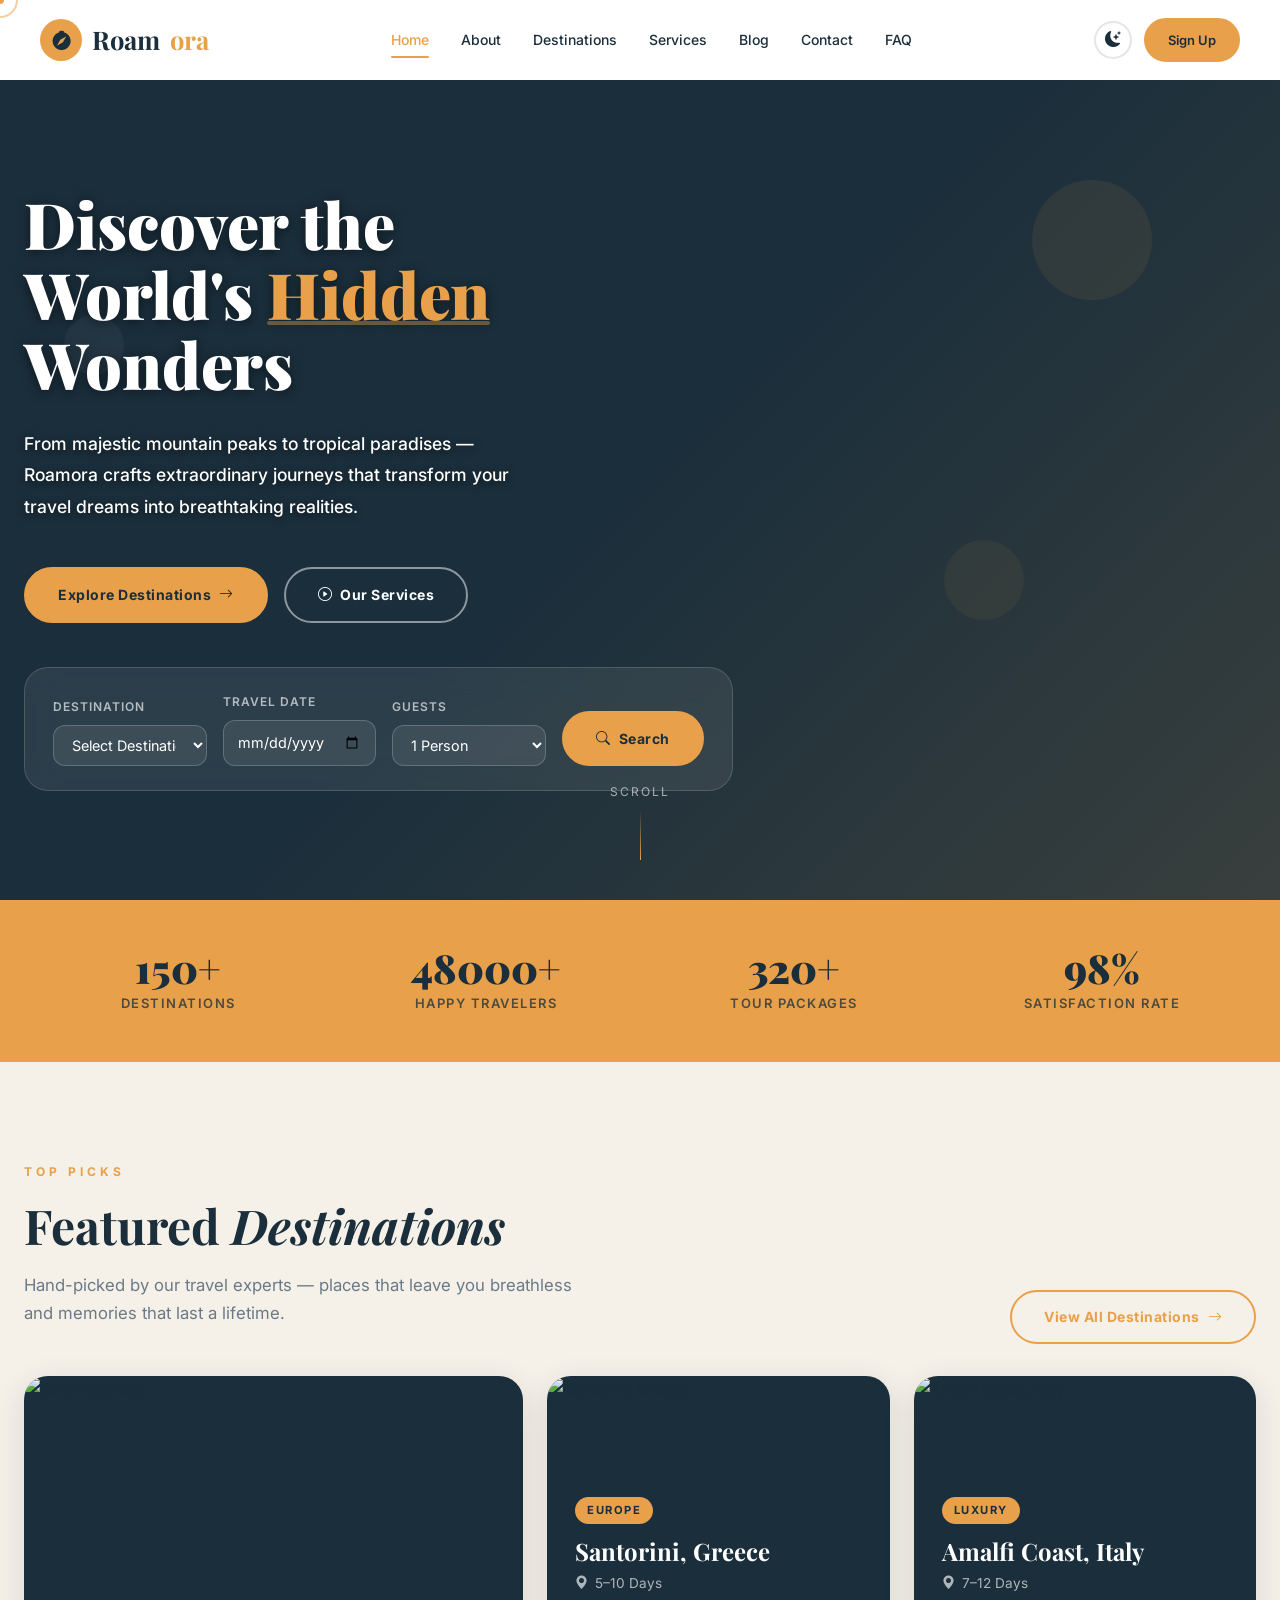
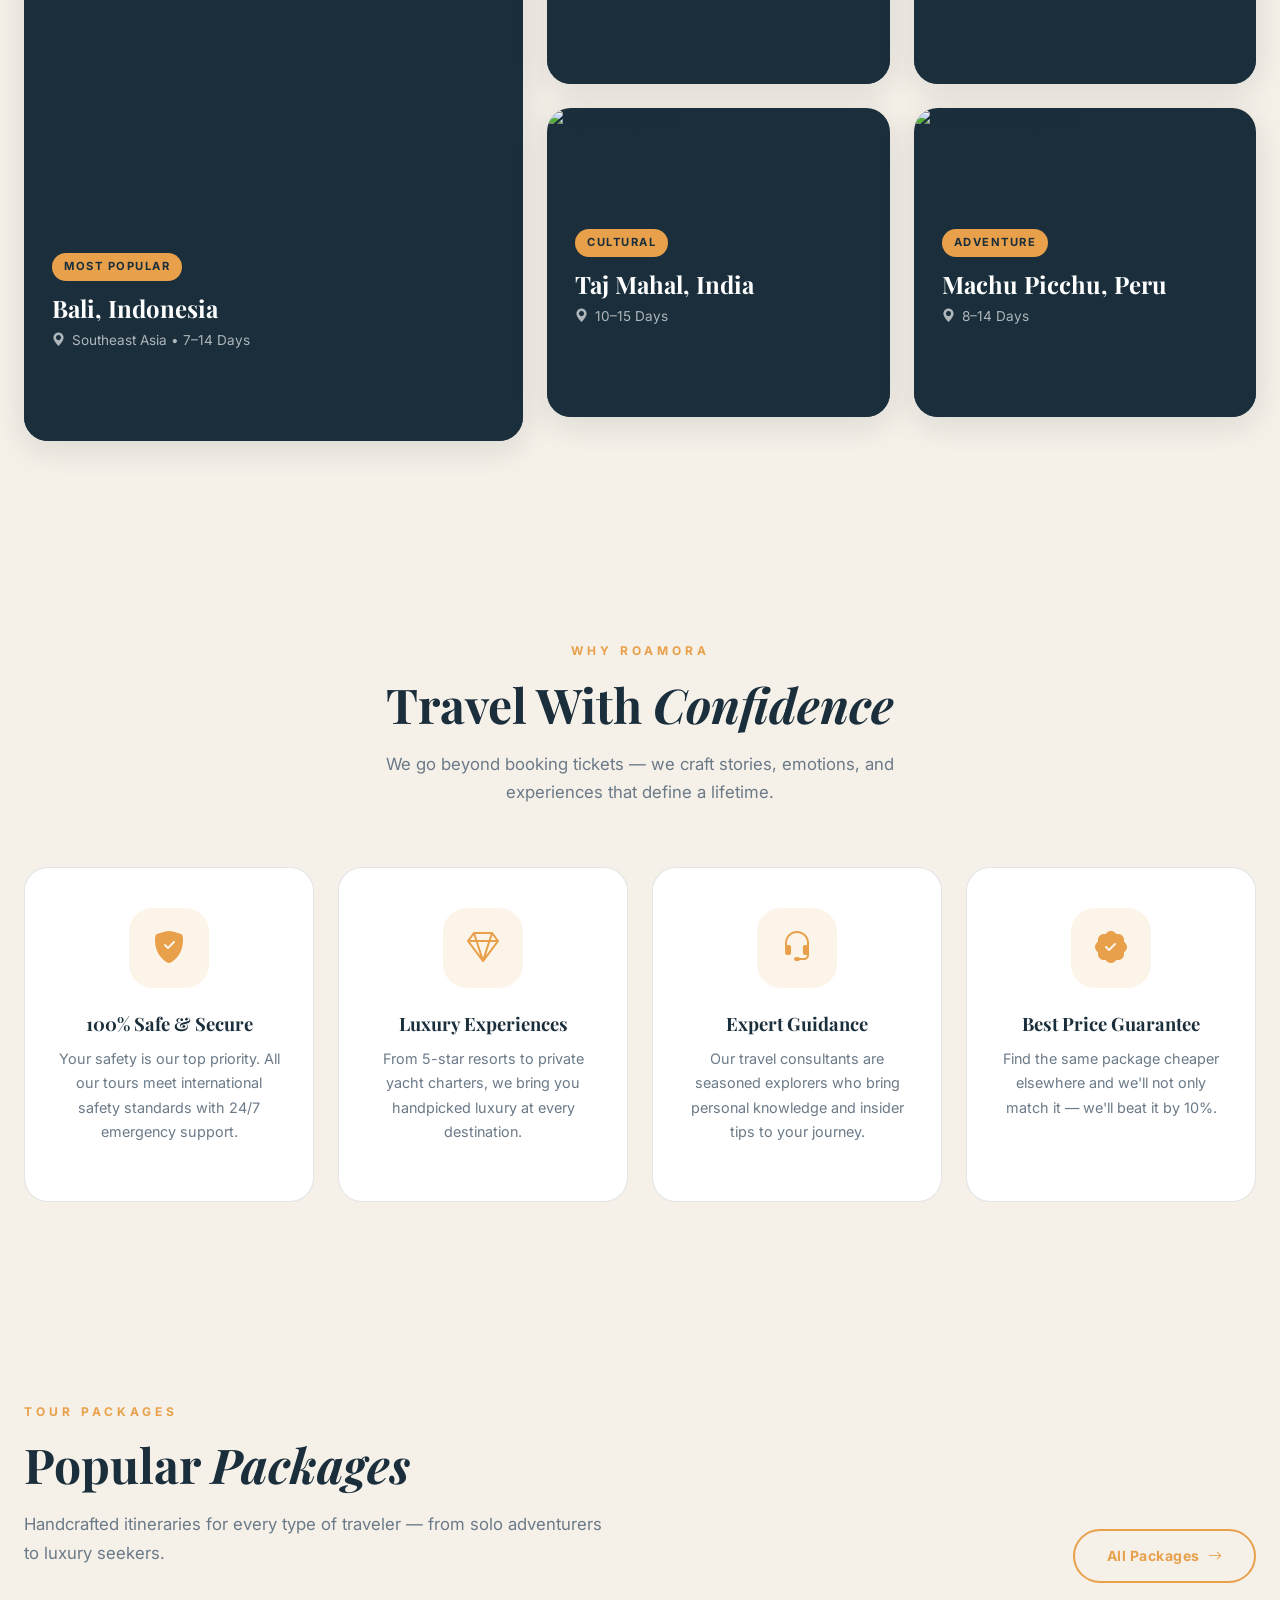
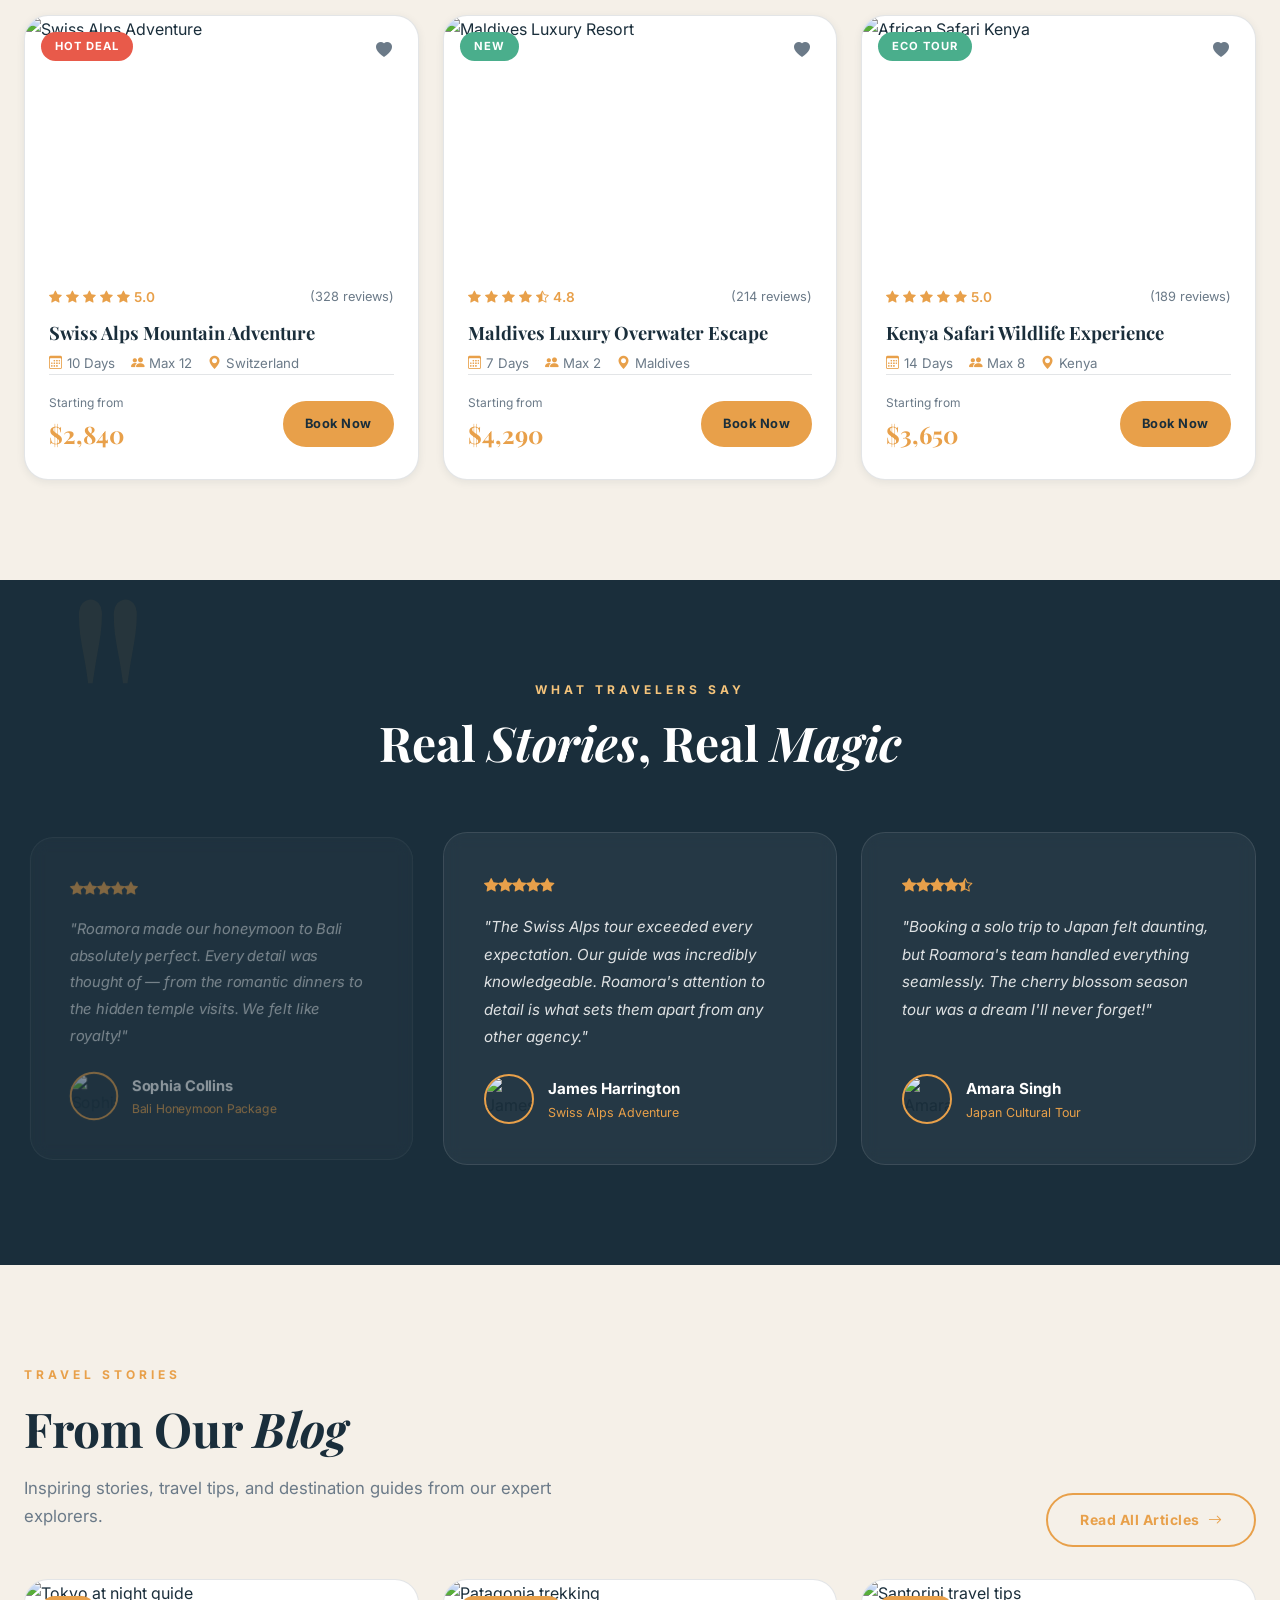
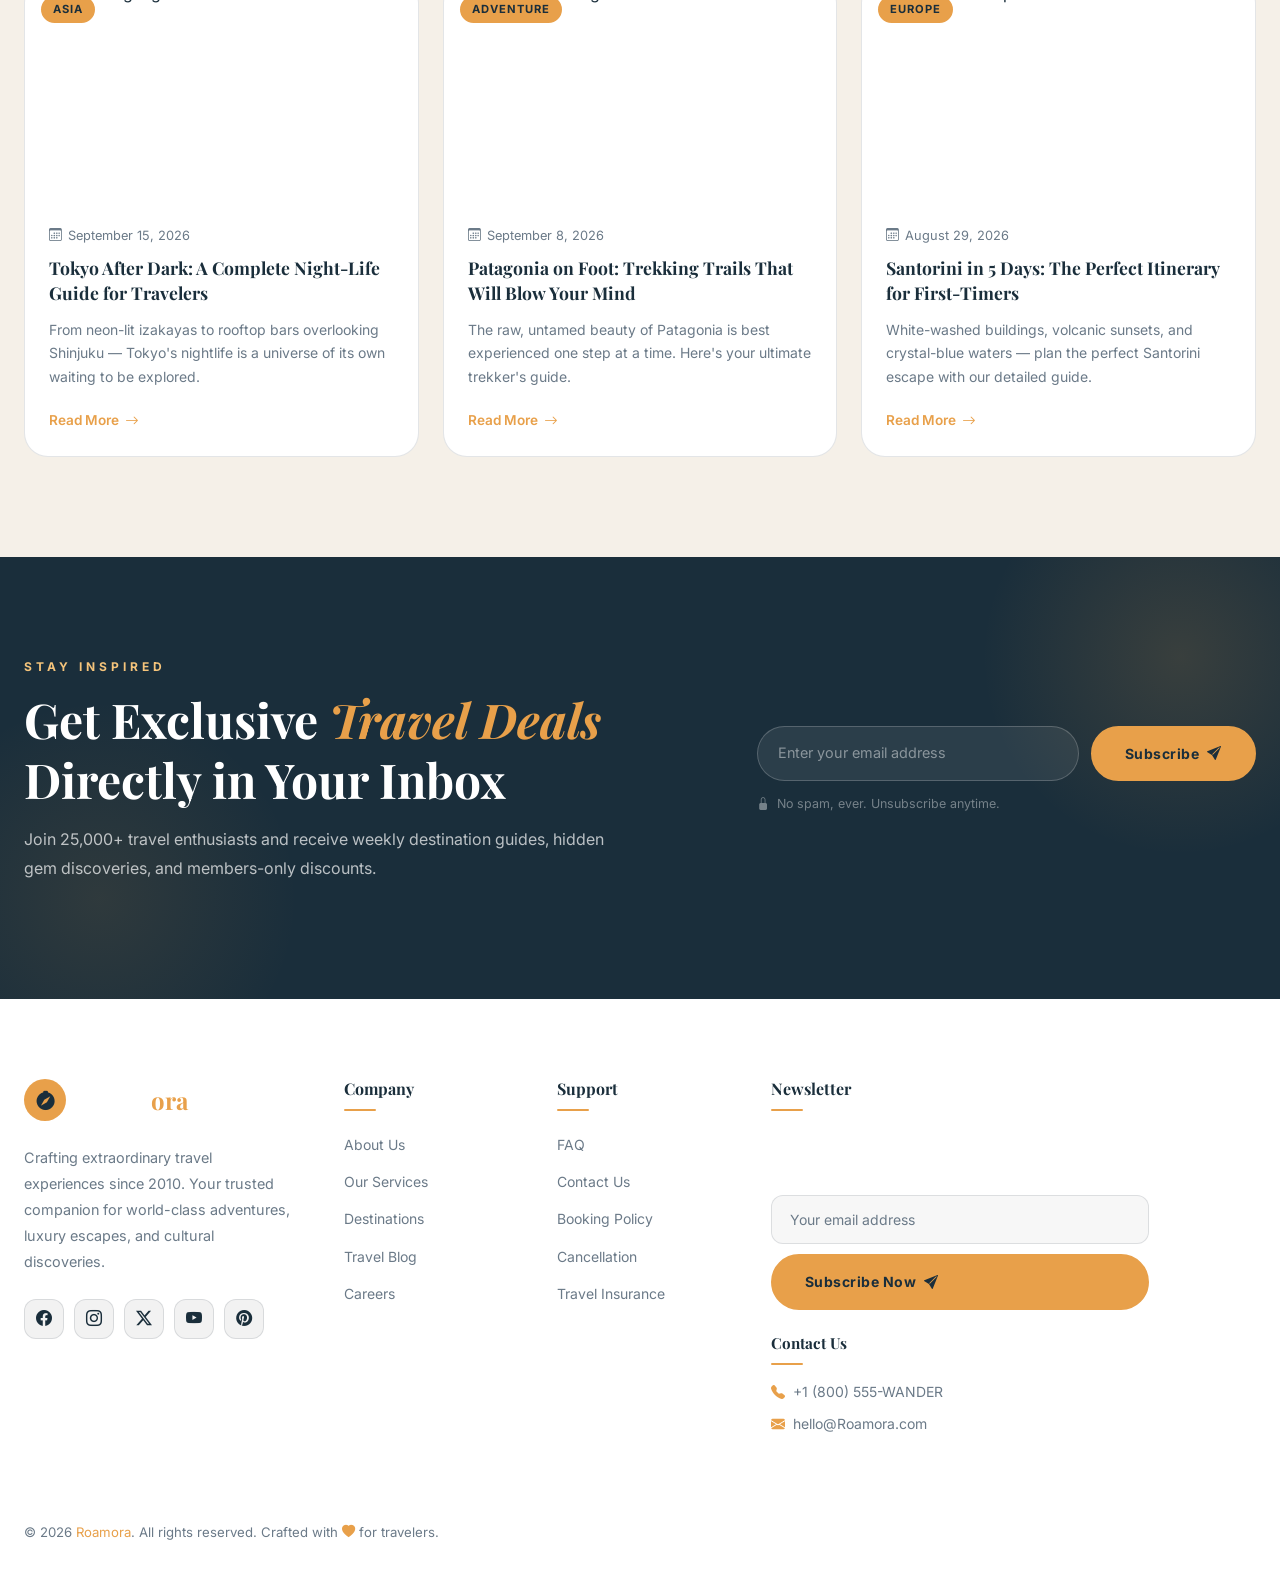
==== commit 78ff1cc2: "Fix UI issues and responsive layouts for mobile and tablet views" ====
--- a/index.html
+++ b/index.html
@@ -1,6 +1,7 @@
-<!DOCTYPE html>
+﻿<!DOCTYPE html>
 <html lang="en" data-theme="light">
 <head>
+  <link rel="icon" type="image/svg+xml" href="data:image/svg+xml,<svg xmlns='http://www.w3.org/2000/svg' viewBox='0 0 100 100'><text y='.9em' font-size='90'>R</text></svg>">
   <meta charset="UTF-8">
   <meta name="viewport" content="width=device-width, initial-scale=1.0">
   <meta name="description" content="Roamora — Your premium travel & tourism partner. Explore breathtaking destinations, luxury packages, and unforgettable adventures across the globe.">
@@ -647,7 +648,8 @@
               <span>Subscribe Now</span><i class="bi bi-send-fill"></i>
             </button>
           </form>
-          <div class="mt-4" style="color:rgba(255,255,255,0.5); font-size:0.83rem;">
+          <h4 class="footer-heading mt-4" style="margin-bottom: 15px; font-size: 0.95rem;">Contact Us</h4>
+          <div style="color:var(--text-muted); font-size:0.875rem;">
             <div class="d-flex align-items-center gap-2 mb-2"><i class="bi bi-telephone-fill" style="color:var(--primary);"></i> +1 (800) 555-WANDER</div>
             <div class="d-flex align-items-center gap-2"><i class="bi bi-envelope-fill" style="color:var(--primary);"></i> hello@Roamora.com</div>
           </div>
@@ -675,3 +677,6 @@
 <script src="assets/js/main.js"></script>
 </body>
 </html>
+
+
+
--- a/assets/css/style.css
+++ b/assets/css/style.css
@@ -196,9 +196,9 @@
   align-items: center;
   gap: 8px;
   padding: 14px 32px;
-  background: var(--white);
+  background: #ffffff;
   color: var(--secondary);
-  border: 2px solid var(--white);
+  border: 2px solid #ffffff;
   border-radius: var(--radius-xl);
   font-family: var(--font-body);
   font-weight: 700;
@@ -208,10 +208,10 @@
   transition: var(--transition);
 }
 .btn-white-custom:hover {
-  background: var(--primary);
-  border-color: var(--primary);
-  color: var(--secondary);
-  box-shadow: var(--shadow-glow);
+  background: var(--secondary);
+  border-color: var(--secondary);
+  color: #ffffff;
+  box-shadow: var(--shadow-md);
 }
 
 /* ── Navbar ── */
@@ -220,15 +220,17 @@
   top: 0; left: 0; right: 0;
   z-index: 1000;
   height: var(--navbar-h);
-  background: transparent;
+  background: var(--white);
   transition: background 0.4s ease, box-shadow 0.4s ease, height 0.3s ease;
 }
 #mainNavbar.scrolled {
-  background: var(--secondary);
+  background: var(--white);
   box-shadow: var(--shadow-md);
   height: 66px;
 }
 [data-theme="dark"] #mainNavbar.scrolled { background: #0d1e28; }
+[data-theme="dark"] #mainNavbar { background: transparent; }
+[data-theme="dark"] .nav-link-item { color: rgba(255,255,255,0.85); }
 
 .navbar-inner {
   display: flex;
@@ -244,7 +246,7 @@
   display: flex;
   align-items: center;
   gap: 10px;
-  color: var(--white);
+  color: var(--text-dark);
   font-family: var(--font-head);
   font-size: 1.6rem;
   font-weight: 700;
@@ -271,7 +273,7 @@
   gap: 2rem;
 }
 .nav-link-item {
-  color: rgba(255,255,255,0.85);
+  color: var(--text-dark);
   font-size: 0.875rem;
   font-weight: 500;
   position: relative;
@@ -334,9 +336,9 @@
 .theme-toggle {
   width: 38px; height: 38px;
   border-radius: 50%;
-  border: 2px solid rgba(255,255,255,0.25);
+  border: 2px solid var(--border);
   background: rgba(255,255,255,0.08);
-  color: var(--white);
+  color: var(--text-dark);
   cursor: pointer;
   display: flex;
   align-items: center;
@@ -365,7 +367,7 @@
 .mobile-menu-btn span {
   display: block;
   width: 24px; height: 2px;
-  background: var(--white);
+  background: var(--text-dark);
   border-radius: 2px;
   transition: var(--transition);
 }
@@ -473,7 +475,7 @@
   padding: 60px 20px;
 }
 .page-hero-content h1 {
-  color: var(--white);
+  color: #ffffff;
   font-size: clamp(2.2rem, 5vw, 3.8rem);
   font-weight: 700;
   margin-bottom: 16px;
@@ -508,6 +510,7 @@
   position: relative;
   display: flex;
   align-items: center;
+  padding-top: var(--navbar-h);
   overflow: hidden;
   background: var(--secondary);
 }
@@ -582,9 +585,10 @@
 }
 
 .hero-title {
-  font-size: clamp(3rem, 7vw, 5.5rem);
+  font-size: clamp(2.2rem, 5vw, 4rem);
   font-weight: 900;
-  color: var(--white);
+  color: #ffffff;
+  text-shadow: 0 2px 12px rgba(0,0,0,0.5);
   line-height: 1.1;
   margin-bottom: 28px;
   animation: fadeSlideUp 0.8s ease 0.4s both;
@@ -680,13 +684,13 @@
   border: 1px solid rgba(255,255,255,0.2);
   border-radius: var(--radius);
   padding: 10px 14px;
-  color: var(--white);
+  color: #ffffff;
   font-family: var(--font-body);
   font-size: 0.9rem;
   outline: none;
   transition: border-color var(--transition-fast);
 }
-.hero-search-field select option { background: var(--secondary); }
+.hero-search-field select option { background: var(--secondary); color: #ffffff; }
 .hero-search-field input::placeholder { color: rgba(255,255,255,0.45); }
 .hero-search-field select:focus,
 .hero-search-field input:focus { border-color: var(--primary); }
@@ -792,7 +796,7 @@
 .dest-card:hover { transform: translateY(-10px); box-shadow: var(--shadow-lg); }
 
 .dest-card-img {
-  width: 100%; aspect-ratio: 4/3;
+  width: 100%; height: 100%; aspect-ratio: 4/3;
   object-fit: cover;
   transition: transform 0.6s ease;
 }
@@ -1064,8 +1068,7 @@
   flex-direction: column;
 }
 .testimonial-card:hover {
-  border-color: rgba(232,160,74,0.4);
-  background: rgba(255,255,255,0.08);
+  /* Hover effect removed */
 }
 .testimonial-text { flex: 1; }
 
@@ -1094,7 +1097,7 @@
 }
 .testimonial-name {
   font-weight: 700;
-  color: var(--white);
+  color: #ffffff;
   font-size: 0.95rem;
 }
 .testimonial-role {
@@ -1214,10 +1217,10 @@
 
 /* ── Footer ── */
 footer {
-  background: #0d1e28;
-  color: rgba(255,255,255,0.7);
-}
-[data-theme="dark"] footer { background: #080f14; }
+  background: var(--white);
+  color: var(--text-dark);
+}
+[data-theme="dark"] footer { background: #080f14; color: rgba(255,255,255,0.7); }
 
 .footer-top { padding: 80px 0 60px; }
 
@@ -1225,7 +1228,7 @@
   font-size: 0.9rem;
   line-height: 1.8;
   margin-bottom: 24px;
-  color: rgba(255,255,255,0.6);
+  color: var(--text-muted);
 }
 
 .social-links {
@@ -1234,15 +1237,15 @@
 }
 .social-link {
   width: 40px; height: 40px;
-  background: rgba(255,255,255,0.08);
+  background: rgba(0,0,0,0.05);
   border-radius: var(--radius);
   display: flex;
   align-items: center;
   justify-content: center;
-  color: rgba(255,255,255,0.65);
+  color: var(--text-dark);
   font-size: 1rem;
   transition: var(--transition-fast);
-  border: 1px solid rgba(255,255,255,0.1);
+  border: 1px solid var(--border);
 }
 .social-link:hover {
   background: var(--primary);
@@ -1255,7 +1258,7 @@
   font-family: var(--font-head);
   font-size: 1rem;
   font-weight: 700;
-  color: var(--white);
+  color: var(--text-dark);
   margin-bottom: 20px;
   position: relative;
   padding-bottom: 12px;
@@ -1271,42 +1274,51 @@
 
 .footer-links li + li { margin-top: 10px; }
 .footer-links a {
-  color: rgba(255,255,255,0.6);
+  color: var(--text-muted);
   font-size: 0.875rem;
   transition: var(--transition-fast);
-  display: flex;
-  align-items: center;
-  gap: 6px;
+  display: inline-flex;
+  align-items: center;
+  position: relative;
+  padding-left: 0;
 }
 .footer-links a::before {
   content: '→';
   color: var(--primary);
   font-size: 0.75rem;
   opacity: 0;
+  position: absolute;
+  left: 0;
   transform: translateX(-8px);
   transition: var(--transition-fast);
 }
 .footer-links a:hover {
   color: var(--primary);
-  padding-left: 6px;
+  padding-left: 18px;
 }
 .footer-links a:hover::before { opacity: 1; transform: translateX(0); }
 
 .footer-newsletter-input {
   width: 100%;
   padding: 12px 18px;
-  background: rgba(255,255,255,0.06);
-  border: 1px solid rgba(255,255,255,0.12);
+  background: rgba(0,0,0,0.03);
+  border: 1px solid var(--border);
   border-radius: var(--radius);
-  color: var(--white);
+  color: var(--text-dark);
   font-family: var(--font-body);
   font-size: 0.875rem;
   outline: none;
   margin-bottom: 10px;
   transition: border-color var(--transition-fast);
 }
-.footer-newsletter-input::placeholder { color: rgba(255,255,255,0.35); }
+.footer-newsletter-input::placeholder { color: var(--text-muted); }
 .footer-newsletter-input:focus { border-color: var(--primary); }
+
+[data-theme="dark"] .footer-heading { color: #ffffff; }
+[data-theme="dark"] .footer-links a { color: rgba(255,255,255,0.6); }
+[data-theme="dark"] .social-link { background: rgba(255,255,255,0.08); color: rgba(255,255,255,0.65); border-color: rgba(255,255,255,0.1); }
+[data-theme="dark"] .footer-newsletter-input { background: rgba(255,255,255,0.06); border-color: rgba(255,255,255,0.12); color: #ffffff; }
+[data-theme="dark"] .footer-newsletter-input::placeholder { color: rgba(255,255,255,0.35); }
 
 .footer-bottom {
   padding: 24px 0;
@@ -1317,7 +1329,7 @@
   flex-wrap: wrap;
   gap: 12px;
 }
-.footer-copyright { color: rgba(255,255,255,0.45); font-size: 0.825rem; }
+.footer-copyright { color: var(--text-muted); font-size: 0.825rem; }
 .footer-copyright span { color: var(--primary); }
 
 /* Back to Top */
@@ -1359,7 +1371,7 @@
 [data-theme="dark"] .service-card { background: var(--secondary-lt); }
 .service-card:hover { transform: translateY(-10px); box-shadow: var(--shadow-lg); }
 
-.service-card-img-wrap { overflow: hidden; position: relative; }
+.service-card-img-wrap { position: relative; }
 .service-card-img {
   width: 100%; aspect-ratio: 4/3;
   object-fit: cover;
@@ -1535,6 +1547,7 @@
 }
 .search-widget input {
   flex: 1;
+  min-width: 0;
   padding: 10px 16px;
   border: 1px solid var(--border);
   border-radius: var(--radius);
@@ -1546,6 +1559,7 @@
 }
 .search-widget input:focus { border-color: var(--primary); }
 .search-widget button {
+  flex-shrink: 0;
   padding: 10px 16px;
   background: var(--primary);
   border: none;
@@ -1658,6 +1672,7 @@
   margin-bottom: 20px;
 }
 [data-theme="dark"] .form-control-custom { background: rgba(255,255,255,0.05); color: var(--text-dark); }
+[data-theme="dark"] select.form-control-custom option { background: var(--secondary); color: var(--text-dark); }
 .form-control-custom:focus {
   border-color: var(--primary);
   box-shadow: 0 0 0 3px rgba(232,160,74,0.15);
@@ -1833,6 +1848,7 @@
   transition: border-color 0.25s, box-shadow 0.25s;
 }
 [data-theme="dark"] .form-input-custom { background: rgba(255,255,255,0.06); }
+[data-theme="dark"] select.form-input-custom option { background: var(--secondary); color: var(--text-dark); }
 .form-input-custom:focus {
   border-color: var(--primary);
   box-shadow: 0 0 0 3px rgba(232,160,74,0.15);
@@ -1909,7 +1925,7 @@
   transition: transform 0.3s ease, background 0.2s;
 }
 .team-card:hover .team-social-overlay a { transform: translateY(0); }
-.team-social-overlay a:hover { background: var(--white); }
+.team-social-overlay a:hover { background: #ffffff; }
 
 .team-card-body { padding: 22px 20px; }
 .team-name { font-size: 1.05rem; font-weight: 700; margin-bottom: 4px; }
@@ -1977,12 +1993,13 @@
 
 @media (max-width: 991px) {
   :root { --section-py: 72px; }
-  .nav-links, .nav-actions { display: none; }
+  .nav-links, .btn-nav-signup { display: none; }
   .mobile-menu-btn { display: flex; }
   .auth-page { grid-template-columns: 1fr; }
   .auth-image { display: none; }
   .auth-form-side { min-height: 100vh; }
-  .hero-search { flex-direction: column; }
+  .hero-search { flex-direction: column; align-items: stretch; }
+  .hero-scroll { display: none; }
 }
 
 @media (max-width: 767px) {
@@ -1998,6 +2015,8 @@
   .hero-title { font-size: clamp(2.2rem, 9vw, 3rem); }
   .social-login { flex-direction: column; }
   #backToTop { bottom: 20px; right: 20px; }
+  .stat-number { font-size: 1.8rem; }
+  .stat-label { font-size: 0.65rem; }
 }
 
 /* ── Loading Animation ── */
@@ -2155,3 +2174,6 @@
     display: block;
   }
 }
+
+
+
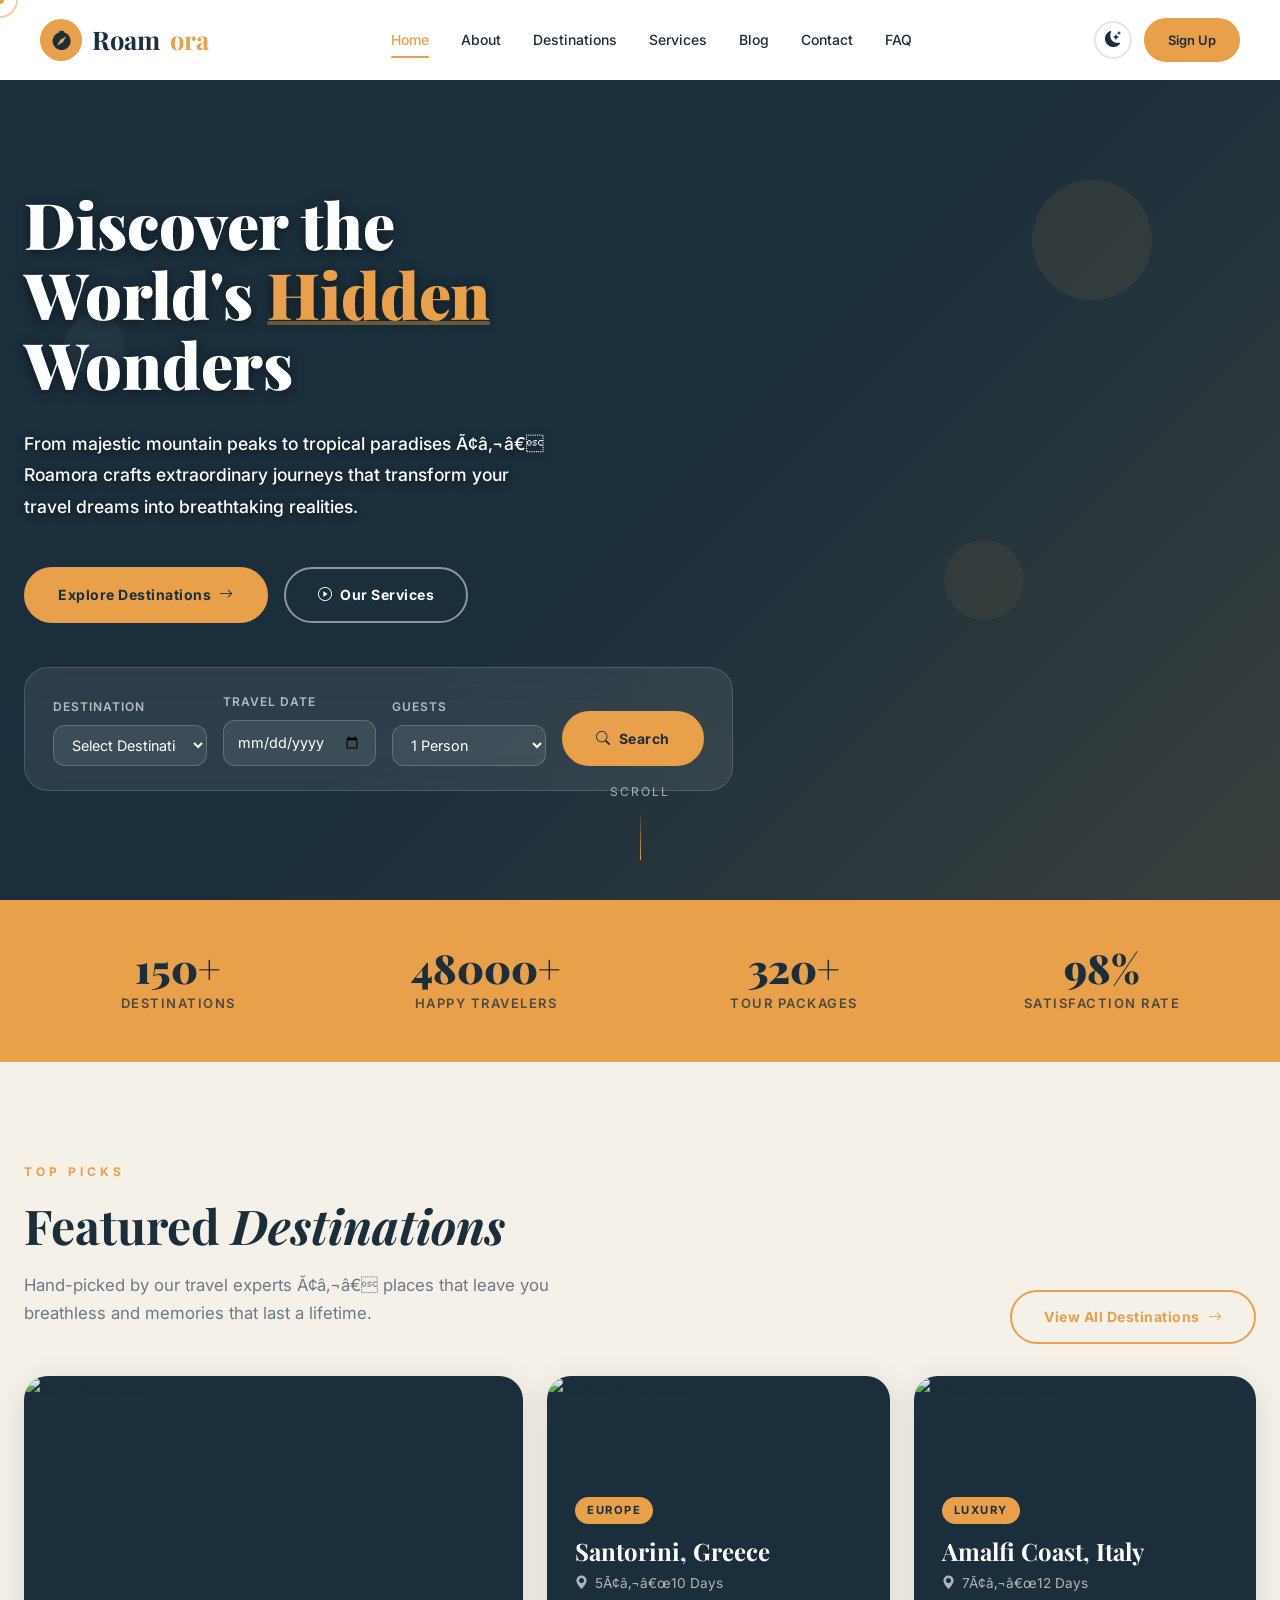
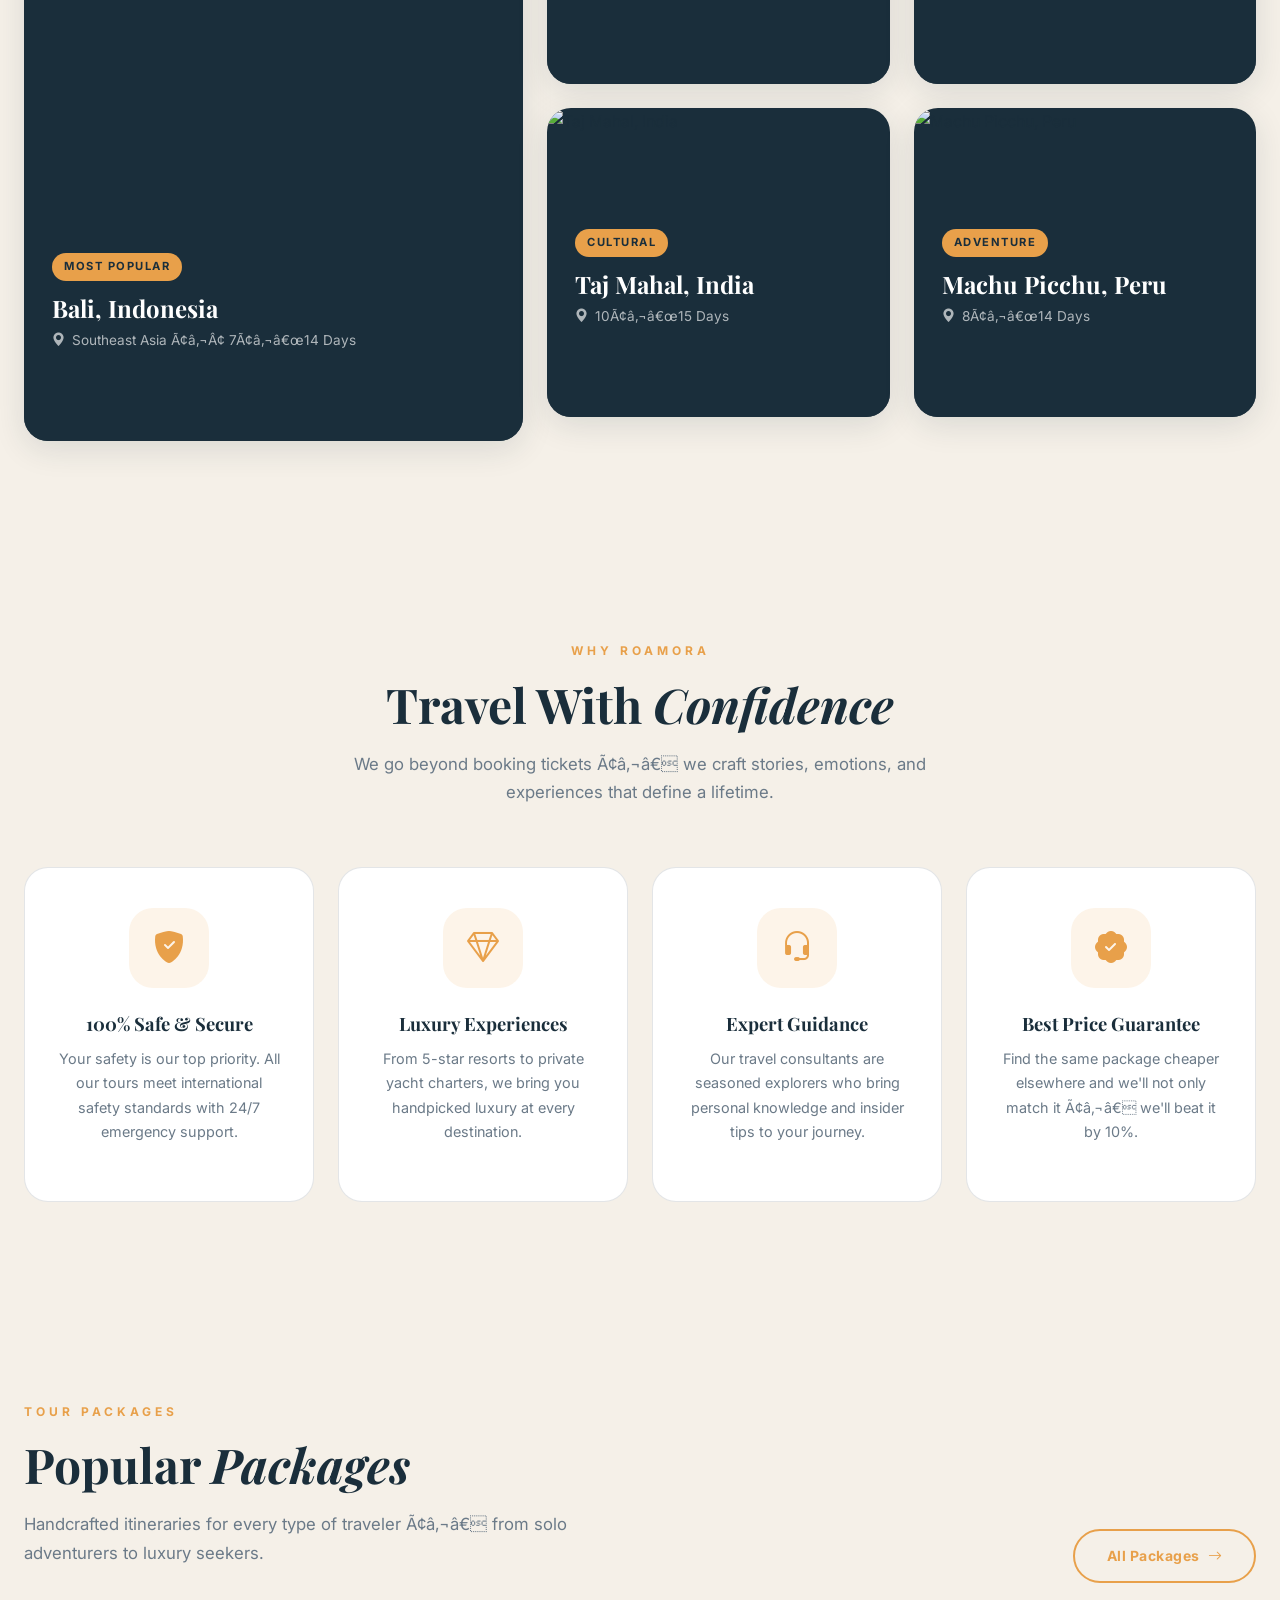
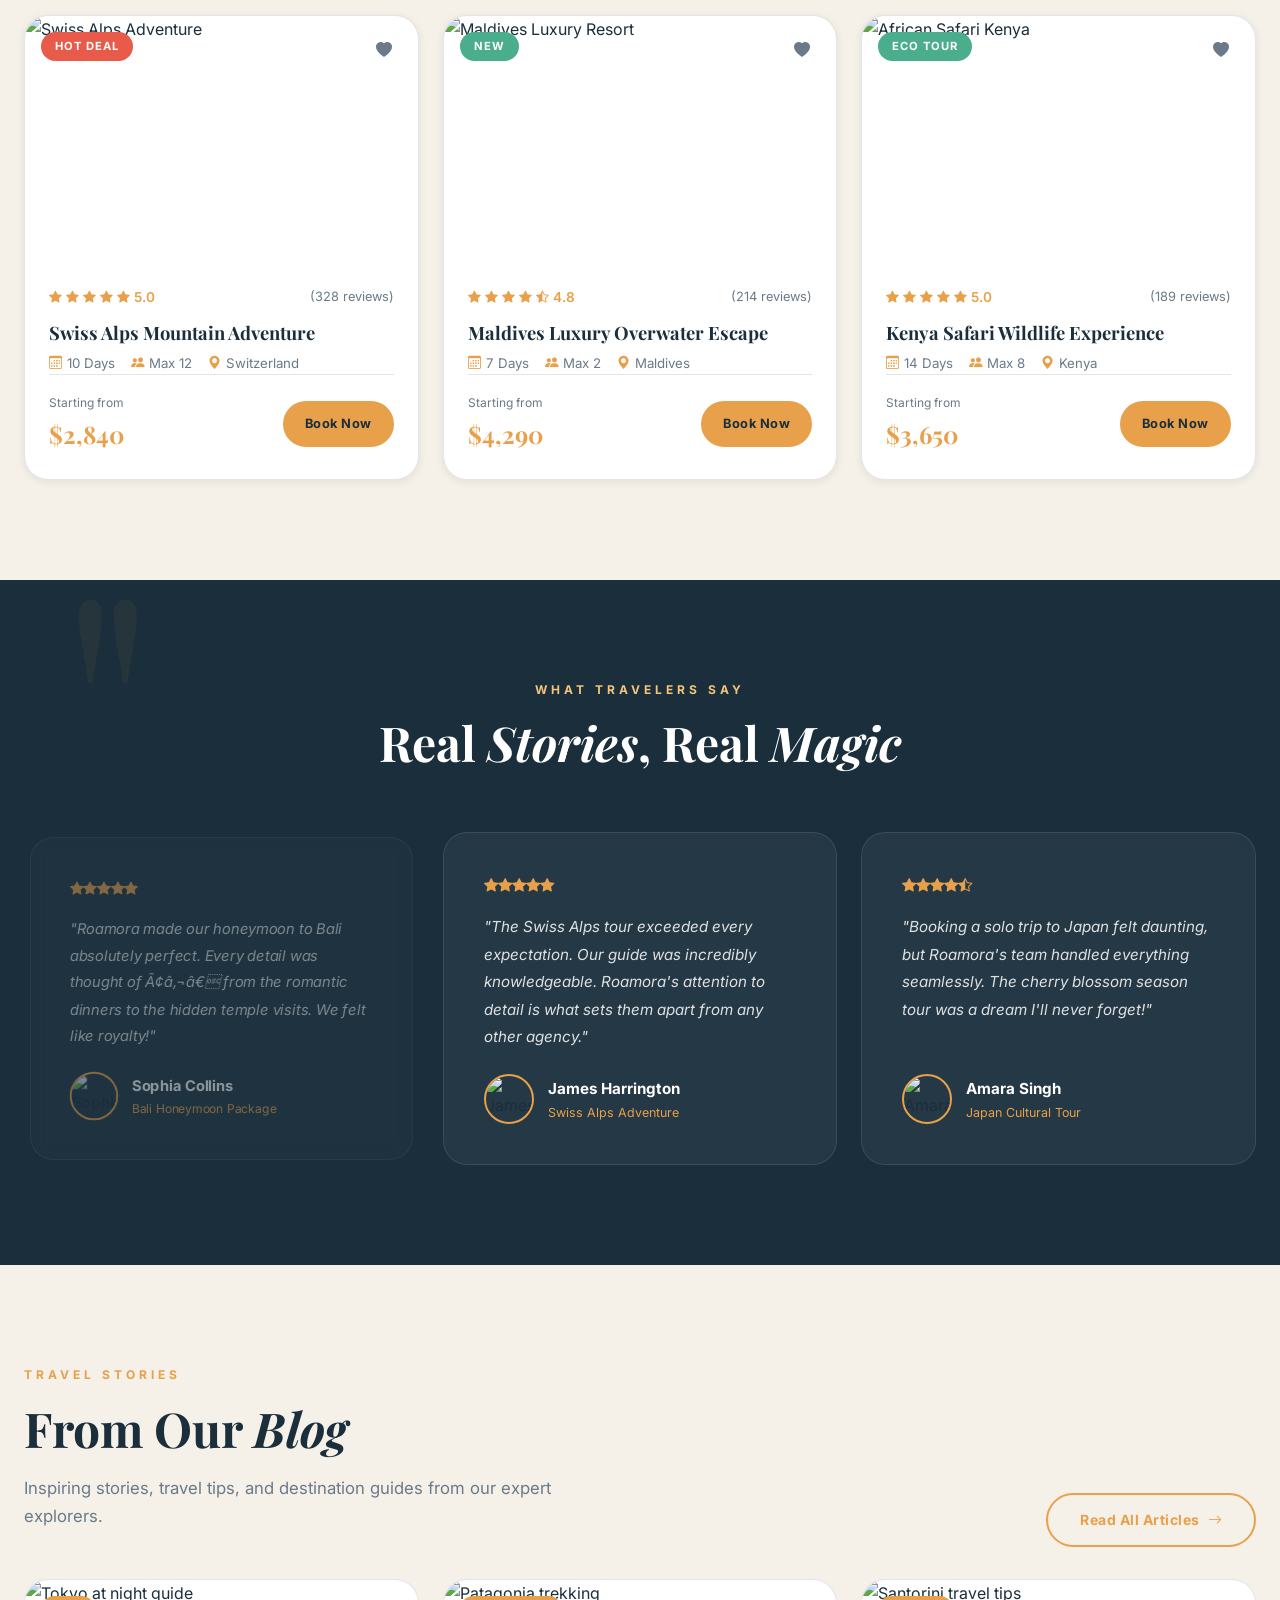
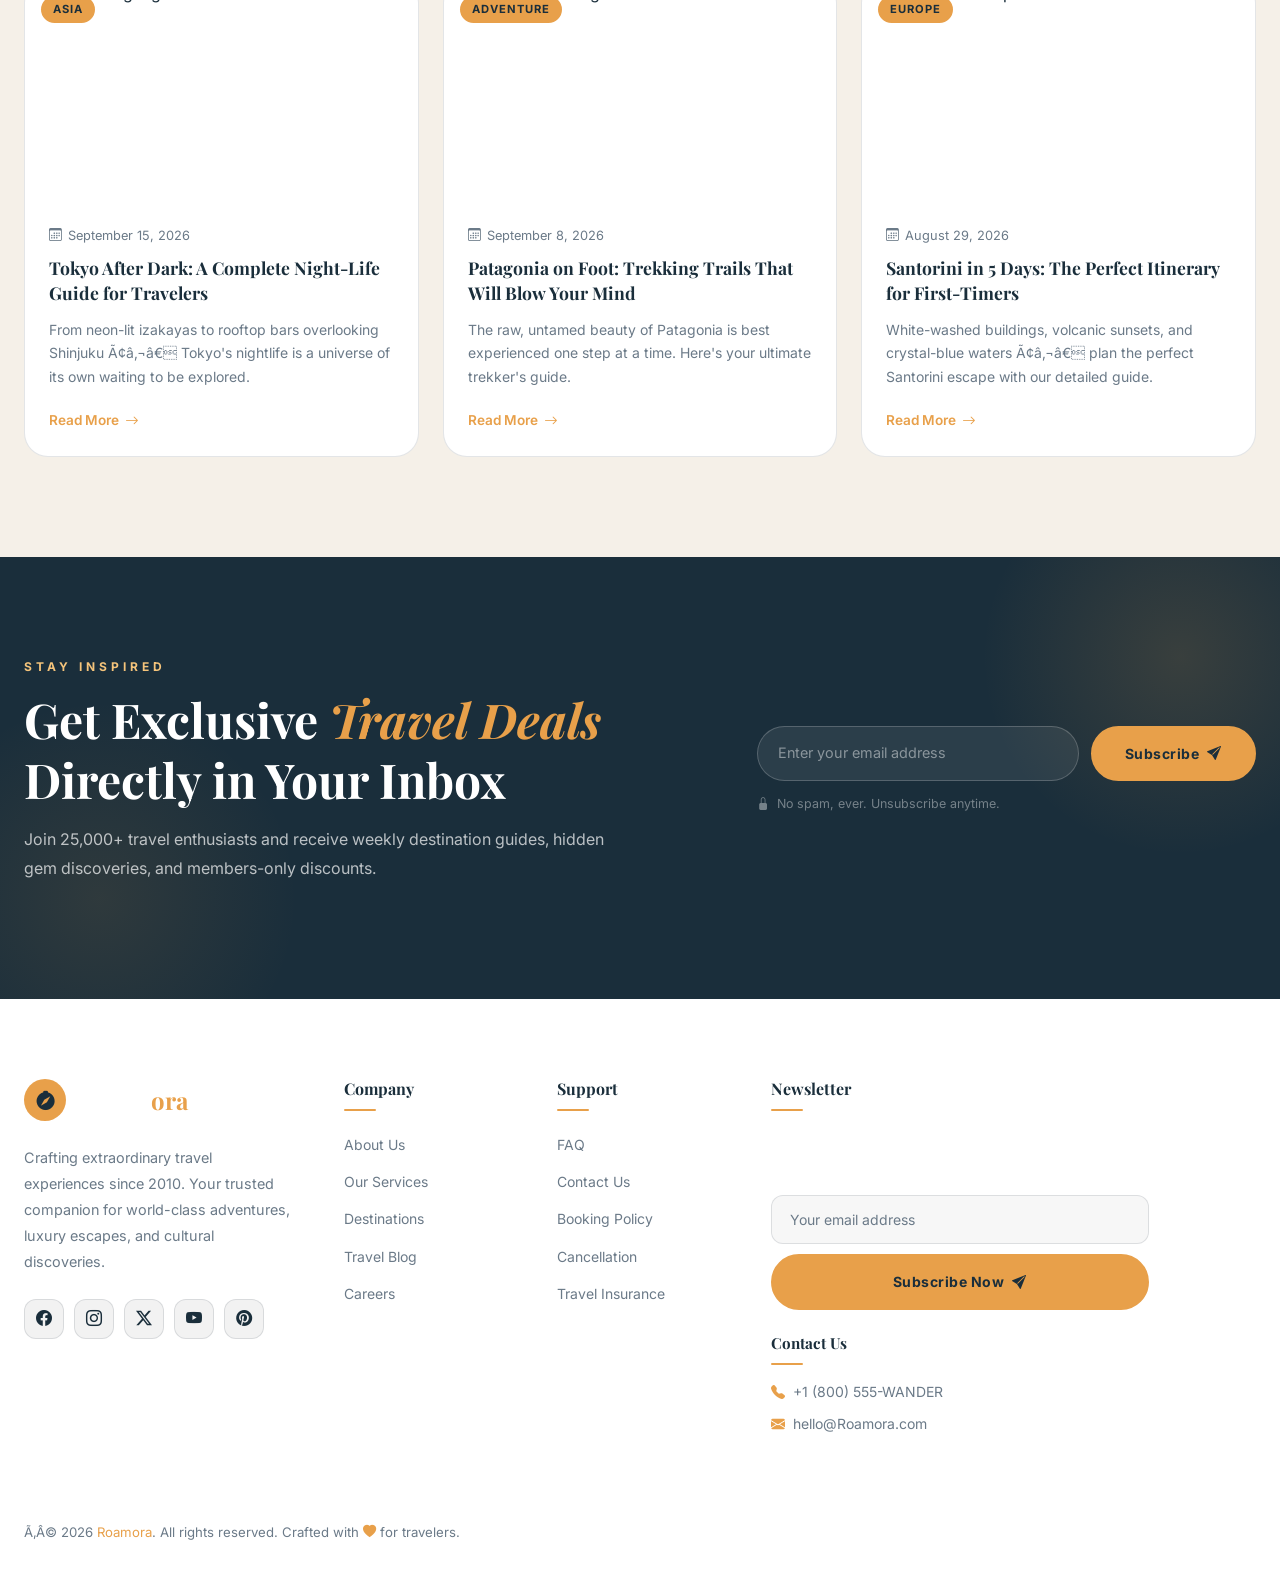
==== commit 6b1ade1a: "Fix literal string replacement in footer and center footer subscribe buttons" ====
--- a/index.html
+++ b/index.html
@@ -1,10 +1,10 @@
-﻿<!DOCTYPE html>
+<!DOCTYPE html>
 <html lang="en" data-theme="light">
 <head>
   <link rel="icon" type="image/svg+xml" href="data:image/svg+xml,<svg xmlns='http://www.w3.org/2000/svg' viewBox='0 0 100 100'><text y='.9em' font-size='90'>R</text></svg>">
   <meta charset="UTF-8">
   <meta name="viewport" content="width=device-width, initial-scale=1.0">
-  <meta name="description" content="Roamora — Your premium travel & tourism partner. Explore breathtaking destinations, luxury packages, and unforgettable adventures across the globe.">
+  <meta name="description" content="Roamora Ã¢â‚¬â€ Your premium travel & tourism partner. Explore breathtaking destinations, luxury packages, and unforgettable adventures across the globe.">
   <meta property="og:title" content="Roamora | Explore. Dream. Discover.">
   <meta property="og:description" content="Premium travel experiences across the world's most beautiful destinations.">
   <meta property="og:type" content="website">
@@ -82,7 +82,7 @@
   </div>
 </header>
 
-<!-- ═══ HERO SECTION ═══ -->
+<!-- Ã¢â€¢ÂÃ¢â€¢ÂÃ¢â€¢Â HERO SECTION Ã¢â€¢ÂÃ¢â€¢ÂÃ¢â€¢Â -->
 <section class="hero" id="hero" aria-label="Hero section">
   <div class="hero-bg" style="background-image: url('https://images.unsplash.com/photo-1469474968028-56623f02e42e?w=1920&q=85');"></div>
   <div class="hero-overlay"></div>
@@ -102,7 +102,7 @@
           Wonders
         </h1>
         <p class="hero-desc">
-          From majestic mountain peaks to tropical paradises — Roamora crafts extraordinary journeys that transform your travel dreams into breathtaking realities.
+          From majestic mountain peaks to tropical paradises Ã¢â‚¬â€ Roamora crafts extraordinary journeys that transform your travel dreams into breathtaking realities.
         </p>
         <div class="hero-actions">
           <a href="destinations.html" class="btn-primary-custom">
@@ -138,7 +138,7 @@
             <select id="searchGuests">
               <option>1 Person</option>
               <option>2 People</option>
-              <option>3–5 People</option>
+              <option>3Ã¢â‚¬â€œ5 People</option>
               <option>6+ People</option>
             </select>
           </div>
@@ -157,7 +157,7 @@
   </div>
 </section>
 
-<!-- ═══ STATS BAR ═══ -->
+<!-- Ã¢â€¢ÂÃ¢â€¢ÂÃ¢â€¢Â STATS BAR Ã¢â€¢ÂÃ¢â€¢ÂÃ¢â€¢Â -->
 <section class="stats-bar" aria-label="Statistics">
   <div class="container-xl">
     <div class="row g-0 text-center">
@@ -189,14 +189,14 @@
   </div>
 </section>
 
-<!-- ═══ FEATURED DESTINATIONS ═══ -->
+<!-- Ã¢â€¢ÂÃ¢â€¢ÂÃ¢â€¢Â FEATURED DESTINATIONS Ã¢â€¢ÂÃ¢â€¢ÂÃ¢â€¢Â -->
 <section class="section-py" id="destinations" aria-label="Featured destinations">
   <div class="container-xl">
     <div class="row align-items-end section-header mb-0">
       <div class="col-lg-6">
         <span class="section-label">Top Picks</span>
         <h2 class="section-title reveal">Featured <em>Destinations</em></h2>
-        <p class="section-desc reveal delay-1">Hand-picked by our travel experts — places that leave you breathless and memories that last a lifetime.</p>
+        <p class="section-desc reveal delay-1">Hand-picked by our travel experts Ã¢â‚¬â€ places that leave you breathless and memories that last a lifetime.</p>
       </div>
       <div class="col-lg-6 text-lg-end mt-3 mt-lg-0 reveal delay-2">
         <a href="destinations.html" class="btn-outline-custom">
@@ -214,7 +214,7 @@
           <div class="dest-card-overlay">
             <span class="dest-card-tag">Most Popular</span>
             <h3 class="dest-card-title">Bali, Indonesia</h3>
-            <div class="dest-card-meta"><i class="bi bi-geo-alt-fill"></i> Southeast Asia • 7–14 Days</div>
+            <div class="dest-card-meta"><i class="bi bi-geo-alt-fill"></i> Southeast Asia Ã¢â‚¬Â¢ 7Ã¢â‚¬â€œ14 Days</div>
             <div class="dest-card-btn">
               <a href="destinations.html" class="btn-primary-custom" style="font-size:0.8rem; padding:10px 22px;">
                 <span>Explore</span> <i class="bi bi-arrow-right"></i>
@@ -232,7 +232,7 @@
               <div class="dest-card-overlay">
                 <span class="dest-card-tag">Europe</span>
                 <h3 class="dest-card-title">Santorini, Greece</h3>
-                <div class="dest-card-meta"><i class="bi bi-geo-alt-fill"></i> 5–10 Days</div>
+                <div class="dest-card-meta"><i class="bi bi-geo-alt-fill"></i> 5Ã¢â‚¬â€œ10 Days</div>
                 <div class="dest-card-btn">
                   <a href="destinations.html" class="btn-primary-custom" style="font-size:0.8rem; padding:10px 22px;">
                     <span>Explore</span> <i class="bi bi-arrow-right"></i>
@@ -247,7 +247,7 @@
               <div class="dest-card-overlay">
                 <span class="dest-card-tag">Luxury</span>
                 <h3 class="dest-card-title">Amalfi Coast, Italy</h3>
-                <div class="dest-card-meta"><i class="bi bi-geo-alt-fill"></i> 7–12 Days</div>
+                <div class="dest-card-meta"><i class="bi bi-geo-alt-fill"></i> 7Ã¢â‚¬â€œ12 Days</div>
                 <div class="dest-card-btn">
                   <a href="destinations.html" class="btn-primary-custom" style="font-size:0.8rem; padding:10px 22px;">
                     <span>Explore</span> <i class="bi bi-arrow-right"></i>
@@ -262,7 +262,7 @@
               <div class="dest-card-overlay">
                 <span class="dest-card-tag">Cultural</span>
                 <h3 class="dest-card-title">Taj Mahal, India</h3>
-                <div class="dest-card-meta"><i class="bi bi-geo-alt-fill"></i> 10–15 Days</div>
+                <div class="dest-card-meta"><i class="bi bi-geo-alt-fill"></i> 10Ã¢â‚¬â€œ15 Days</div>
                 <div class="dest-card-btn">
                   <a href="destinations.html" class="btn-primary-custom" style="font-size:0.8rem; padding:10px 22px;">
                     <span>Explore</span> <i class="bi bi-arrow-right"></i>
@@ -277,7 +277,7 @@
               <div class="dest-card-overlay">
                 <span class="dest-card-tag">Adventure</span>
                 <h3 class="dest-card-title">Machu Picchu, Peru</h3>
-                <div class="dest-card-meta"><i class="bi bi-geo-alt-fill"></i> 8–14 Days</div>
+                <div class="dest-card-meta"><i class="bi bi-geo-alt-fill"></i> 8Ã¢â‚¬â€œ14 Days</div>
                 <div class="dest-card-btn">
                   <a href="destinations.html" class="btn-primary-custom" style="font-size:0.8rem; padding:10px 22px;">
                     <span>Explore</span> <i class="bi bi-arrow-right"></i>
@@ -292,13 +292,13 @@
   </div>
 </section>
 
-<!-- ═══ WHY CHOOSE US ═══ -->
+<!-- Ã¢â€¢ÂÃ¢â€¢ÂÃ¢â€¢Â WHY CHOOSE US Ã¢â€¢ÂÃ¢â€¢ÂÃ¢â€¢Â -->
 <section class="section-py bg-light-custom" aria-label="Why choose us">
   <div class="container-xl">
     <div class="section-header centered">
       <span class="section-label">Why Roamora</span>
       <h2 class="section-title reveal">Travel With <em>Confidence</em></h2>
-      <p class="section-desc reveal delay-1 mx-auto">We go beyond booking tickets — we craft stories, emotions, and experiences that define a lifetime.</p>
+      <p class="section-desc reveal delay-1 mx-auto">We go beyond booking tickets Ã¢â‚¬â€ we craft stories, emotions, and experiences that define a lifetime.</p>
     </div>
     <div class="row g-4 align-items-stretch">
       <div class="col-sm-6 col-lg-3 d-flex">
@@ -326,21 +326,21 @@
         <div class="feature-box reveal delay-4">
           <div class="feature-icon"><i class="bi bi-patch-check-fill"></i></div>
           <h4>Best Price Guarantee</h4>
-          <p>Find the same package cheaper elsewhere and we'll not only match it — we'll beat it by 10%.</p>
-        </div>
-      </div>
-    </div>
-  </div>
-</section>
-
-<!-- ═══ POPULAR PACKAGES ═══ -->
+          <p>Find the same package cheaper elsewhere and we'll not only match it Ã¢â‚¬â€ we'll beat it by 10%.</p>
+        </div>
+      </div>
+    </div>
+  </div>
+</section>
+
+<!-- Ã¢â€¢ÂÃ¢â€¢ÂÃ¢â€¢Â POPULAR PACKAGES Ã¢â€¢ÂÃ¢â€¢ÂÃ¢â€¢Â -->
 <section class="section-py" aria-label="Popular tour packages">
   <div class="container-xl">
     <div class="row align-items-end section-header mb-0">
       <div class="col-lg-6">
         <span class="section-label">Tour Packages</span>
         <h2 class="section-title reveal">Popular <em>Packages</em></h2>
-        <p class="section-desc reveal delay-1">Handcrafted itineraries for every type of traveler — from solo adventurers to luxury seekers.</p>
+        <p class="section-desc reveal delay-1">Handcrafted itineraries for every type of traveler Ã¢â‚¬â€ from solo adventurers to luxury seekers.</p>
       </div>
       <div class="col-lg-6 text-lg-end mt-3 mt-lg-0 reveal delay-2">
         <a href="services.html" class="btn-outline-custom">
@@ -455,7 +455,7 @@
   </div>
 </section>
 
-<!-- ═══ TESTIMONIALS ═══ -->
+<!-- Ã¢â€¢ÂÃ¢â€¢ÂÃ¢â€¢Â TESTIMONIALS Ã¢â€¢ÂÃ¢â€¢ÂÃ¢â€¢Â -->
 <section class="testimonial-section section-py" aria-label="Customer testimonials">
   <div class="container-xl">
     <div class="section-header centered">
@@ -468,7 +468,7 @@
           <div class="testimonial-stars">
             <i class="bi bi-star-fill"></i><i class="bi bi-star-fill"></i><i class="bi bi-star-fill"></i><i class="bi bi-star-fill"></i><i class="bi bi-star-fill"></i>
           </div>
-          <p class="testimonial-text">"Roamora made our honeymoon to Bali absolutely perfect. Every detail was thought of — from the romantic dinners to the hidden temple visits. We felt like royalty!"</p>
+          <p class="testimonial-text">"Roamora made our honeymoon to Bali absolutely perfect. Every detail was thought of Ã¢â‚¬â€ from the romantic dinners to the hidden temple visits. We felt like royalty!"</p>
           <div class="testimonial-author">
             <img src="https://images.unsplash.com/photo-1494790108377-be9c29b29330?w=100&q=80" alt="Sophia Collins" class="testimonial-avatar" loading="lazy">
             <div>
@@ -512,7 +512,7 @@
   </div>
 </section>
 
-<!-- ═══ TRAVEL BLOG PREVIEW ═══ -->
+<!-- Ã¢â€¢ÂÃ¢â€¢ÂÃ¢â€¢Â TRAVEL BLOG PREVIEW Ã¢â€¢ÂÃ¢â€¢ÂÃ¢â€¢Â -->
 <section class="section-py bg-light-custom" aria-label="Travel blog preview">
   <div class="container-xl">
     <div class="row align-items-end section-header mb-0">
@@ -535,7 +535,7 @@
           <div class="blog-card-body">
             <div class="blog-card-date"><i class="bi bi-calendar3"></i> September 15, 2026</div>
             <h3 class="blog-card-title">Tokyo After Dark: A Complete Night-Life Guide for Travelers</h3>
-            <p class="blog-card-excerpt">From neon-lit izakayas to rooftop bars overlooking Shinjuku — Tokyo's nightlife is a universe of its own waiting to be explored.</p>
+            <p class="blog-card-excerpt">From neon-lit izakayas to rooftop bars overlooking Shinjuku Ã¢â‚¬â€ Tokyo's nightlife is a universe of its own waiting to be explored.</p>
             <a href="blog.html" class="blog-read-more">Read More <i class="bi bi-arrow-right"></i></a>
           </div>
         </article>
@@ -563,7 +563,7 @@
           <div class="blog-card-body">
             <div class="blog-card-date"><i class="bi bi-calendar3"></i> August 29, 2026</div>
             <h3 class="blog-card-title">Santorini in 5 Days: The Perfect Itinerary for First-Timers</h3>
-            <p class="blog-card-excerpt">White-washed buildings, volcanic sunsets, and crystal-blue waters — plan the perfect Santorini escape with our detailed guide.</p>
+            <p class="blog-card-excerpt">White-washed buildings, volcanic sunsets, and crystal-blue waters Ã¢â‚¬â€ plan the perfect Santorini escape with our detailed guide.</p>
             <a href="blog.html" class="blog-read-more">Read More <i class="bi bi-arrow-right"></i></a>
           </div>
         </article>
@@ -572,7 +572,7 @@
   </div>
 </section>
 
-<!-- ═══ NEWSLETTER ═══ -->
+<!-- Ã¢â€¢ÂÃ¢â€¢ÂÃ¢â€¢Â NEWSLETTER Ã¢â€¢ÂÃ¢â€¢ÂÃ¢â€¢Â -->
 <section class="newsletter-section section-py" aria-label="Newsletter signup">
   <div class="container-xl">
     <div class="row align-items-center">
@@ -596,7 +596,7 @@
   </div>
 </section>
 
-<!-- ═══ FOOTER ═══ -->
+<!-- Ã¢â€¢ÂÃ¢â€¢ÂÃ¢â€¢Â FOOTER Ã¢â€¢ÂÃ¢â€¢ÂÃ¢â€¢Â -->
 <footer role="contentinfo">
   <div class="footer-top">
     <div class="container-xl">
@@ -644,7 +644,7 @@
           <p style="color:rgba(255,255,255,0.55); font-size:0.875rem; margin-bottom:16px; line-height:1.7;">Subscribe to get exclusive deals and travel inspiration every week.</p>
           <form data-validate aria-label="Footer newsletter form">
             <input type="email" class="footer-newsletter-input" placeholder="Your email address" required aria-label="Email for newsletter">
-            <button type="submit" class="btn-primary-custom w-100">
+            <button type="submit" class="btn-primary-custom w-100 justify-content-center">
               <span>Subscribe Now</span><i class="bi bi-send-fill"></i>
             </button>
           </form>
@@ -659,7 +659,7 @@
   </div>
   <div class="container-xl">
     <div class="footer-bottom">
-      <p class="footer-copyright">© 2026 <span>Roamora</span>. All rights reserved. Crafted with <i class="bi bi-heart-fill" style="color:var(--primary);"></i> for travelers.</p>
+      <p class="footer-copyright">Ã‚Â© 2026 <span>Roamora</span>. All rights reserved. Crafted with <i class="bi bi-heart-fill" style="color:var(--primary);"></i> for travelers.</p>
       <div style="display:flex; gap:16px; font-size:0.8rem; color:rgba(255,255,255,0.4);">
         <a href="#" style="color:rgba(255,255,255,0.4);" onmouseover="this.style.color='var(--primary)'" onmouseout="this.style.color='rgba(255,255,255,0.4)'">Privacy Policy</a>
         <a href="#" style="color:rgba(255,255,255,0.4);" onmouseover="this.style.color='var(--primary)'" onmouseout="this.style.color='rgba(255,255,255,0.4)'">Terms of Service</a>
--- a/assets/css/style.css
+++ b/assets/css/style.css
@@ -1,12 +1,12 @@
 /* ============================================================
-   Roamora — Travel & Tourism Master Stylesheet
+   Roamora â€” Travel & Tourism Master Stylesheet
    Colors: Primary #E8A04A | Secondary #1A2E3B | Tertiary #F5F0E8
    ============================================================ */
 
-/* ── Google Fonts ── */
+/* â”€â”€ Google Fonts â”€â”€ */
 @import url('https://fonts.googleapis.com/css2?family=Playfair+Display:ital,wght@0,400;0,600;0,700;0,900;1,400;1,700&family=Inter:wght@300;400;500;600;700&display=swap');
 
-/* ── CSS Custom Properties ── */
+/* â”€â”€ CSS Custom Properties â”€â”€ */
 :root {
   --primary:    #E8A04A;
   --primary-dk: #c8832e;
@@ -53,7 +53,7 @@
   --shadow-lg: 0 20px 60px rgba(0,0,0,0.5);
 }
 
-/* ── Reset & Base ── */
+/* â”€â”€ Reset & Base â”€â”€ */
 *, *::before, *::after { box-sizing: border-box; margin: 0; padding: 0; }
 
 html {
@@ -74,12 +74,12 @@
 a { text-decoration: none; color: inherit; transition: var(--transition-fast); }
 ul { list-style: none; padding: 0; }
 
-/* ── Custom Scrollbar ── */
+/* â”€â”€ Custom Scrollbar â”€â”€ */
 ::-webkit-scrollbar { width: 6px; }
 ::-webkit-scrollbar-track { background: var(--tertiary-dk); }
 ::-webkit-scrollbar-thumb { background: var(--primary); border-radius: 3px; }
 
-/* ── Custom Cursor ── */
+/* â”€â”€ Custom Cursor â”€â”€ */
 .cursor-dot, .cursor-ring {
   position: fixed;
   pointer-events: none;
@@ -100,7 +100,7 @@
 }
 .cursor-ring.hovered { width: 54px; height: 54px; opacity: 0.25; }
 
-/* ── Typography ── */
+/* â”€â”€ Typography â”€â”€ */
 h1, h2, h3, h4, h5, h6 {
   font-family: var(--font-head);
   line-height: 1.25;
@@ -130,7 +130,7 @@
   max-width: 580px;
 }
 
-/* ── Buttons ── */
+/* â”€â”€ Buttons â”€â”€ */
 .btn-primary-custom {
   display: inline-flex;
   align-items: center;
@@ -214,7 +214,7 @@
   box-shadow: var(--shadow-md);
 }
 
-/* ── Navbar ── */
+/* â”€â”€ Navbar â”€â”€ */
 #mainNavbar {
   position: fixed;
   top: 0; left: 0; right: 0;
@@ -443,7 +443,7 @@
 .offcanvas-buttons .btn-nav-login,
 .offcanvas-buttons .btn-nav-signup { width: 100%; text-align: center; justify-content: center; display: flex; }
 
-/* ── Page Header (inner pages) ── */
+/* â”€â”€ Page Header (inner pages) â”€â”€ */
 .page-hero {
   min-height: 42vh;
   background: var(--secondary);
@@ -504,7 +504,7 @@
 .breadcrumb-custom a:hover { color: var(--primary-lt); }
 .breadcrumb-sep { color: rgba(255,255,255,0.8); }
 
-/* ── Hero (Home) ── */
+/* â”€â”€ Hero (Home) â”€â”€ */
 .hero {
   min-height: 100vh;
   position: relative;
@@ -695,7 +695,7 @@
 .hero-search-field select:focus,
 .hero-search-field input:focus { border-color: var(--primary); }
 
-/* ── Scroll Animations ── */
+/* â”€â”€ Scroll Animations â”€â”€ */
 @keyframes fadeSlideUp {
   from { opacity: 0; transform: translateY(30px); }
   to   { opacity: 1; transform: translateY(0); }
@@ -747,7 +747,7 @@
 .delay-5 { transition-delay: 0.5s; }
 .delay-6 { transition-delay: 0.6s; }
 
-/* ── Stats Bar ── */
+/* â”€â”€ Stats Bar â”€â”€ */
 .stats-bar {
   background: var(--primary);
   padding: 40px 0;
@@ -775,7 +775,7 @@
   margin-top: 4px;
 }
 
-/* ── Section Common ── */
+/* â”€â”€ Section Common â”€â”€ */
 .section-py { padding: var(--section-py) 0; }
 .section-py-sm { padding: 70px 0; }
 
@@ -783,7 +783,7 @@
 .section-header.centered { text-align: center; }
 .section-header.centered .section-desc { margin: 0 auto; }
 
-/* ── Destination Cards ── */
+/* â”€â”€ Destination Cards â”€â”€ */
 .dest-card {
   border-radius: var(--radius-lg);
   overflow: hidden;
@@ -853,7 +853,7 @@
 /* Featured Large Card */
 .dest-card-lg .dest-card-img { aspect-ratio: 3/4; }
 
-/* ── Feature Icons ── */
+/* â”€â”€ Feature Icons â”€â”€ */
 .feature-box {
   background: var(--white);
   border-radius: var(--radius-lg);
@@ -917,7 +917,7 @@
   flex: 1;
 }
 
-/* ── Tour / Package Cards ── */
+/* â”€â”€ Tour / Package Cards â”€â”€ */
 .tour-card {
   background: var(--white);
   border-radius: var(--radius-lg);
@@ -1039,7 +1039,7 @@
   font-weight: 700;
 }
 
-/* ── Testimonials ── */
+/* â”€â”€ Testimonials â”€â”€ */
 .testimonial-section {
   background: var(--secondary);
   position: relative;
@@ -1105,7 +1105,7 @@
   font-size: 0.78rem;
 }
 
-/* ── Blog Cards ── */
+/* â”€â”€ Blog Cards â”€â”€ */
 .blog-card {
   background: var(--white);
   border-radius: var(--radius-lg);
@@ -1170,7 +1170,7 @@
 }
 .blog-card:hover .blog-read-more { gap: 12px; }
 
-/* ── Newsletter ── */
+/* â”€â”€ Newsletter â”€â”€ */
 .newsletter-section {
   background: var(--secondary);
   position: relative;
@@ -1215,7 +1215,7 @@
 .newsletter-input::placeholder { color: rgba(255,255,255,0.45); }
 .newsletter-input:focus { border-color: var(--primary); }
 
-/* ── Footer ── */
+/* â”€â”€ Footer â”€â”€ */
 footer {
   background: var(--white);
   color: var(--text-dark);
@@ -1283,7 +1283,7 @@
   padding-left: 0;
 }
 .footer-links a::before {
-  content: '→';
+  content: 'â†’';
   color: var(--primary);
   font-size: 0.75rem;
   opacity: 0;
@@ -1356,7 +1356,7 @@
 #backToTop.visible { opacity: 1; visibility: visible; transform: translateY(0); }
 #backToTop:hover { background: var(--secondary); color: var(--primary); }
 
-/* ── Service Cards (Services Page) ── */
+/* â”€â”€ Service Cards (Services Page) â”€â”€ */
 .service-card {
   background: var(--white);
   border-radius: var(--radius-lg);
@@ -1430,7 +1430,7 @@
   font-weight: 600;
 }
 
-/* ── Gallery / Destinations Filter ── */
+/* â”€â”€ Gallery / Destinations Filter â”€â”€ */
 .filter-tabs {
   display: flex;
   gap: 8px;
@@ -1522,7 +1522,7 @@
 }
 .lightbox-close:hover { background: var(--primary); color: var(--secondary); }
 
-/* ── Blog Page ── */
+/* â”€â”€ Blog Page â”€â”€ */
 .blog-sidebar-widget {
   background: var(--white);
   border-radius: var(--radius-lg);
@@ -1610,7 +1610,7 @@
 [data-theme="dark"] .tag-pill { background: rgba(255,255,255,0.05); }
 .tag-pill:hover { background: var(--primary); color: var(--secondary); border-color: var(--primary); }
 
-/* ── Contact Page ── */
+/* â”€â”€ Contact Page â”€â”€ */
 .contact-info-card {
   background: var(--white);
   border-radius: var(--radius-lg);
@@ -1680,7 +1680,7 @@
 .form-control-custom::placeholder { color: var(--text-muted); }
 textarea.form-control-custom { resize: vertical; min-height: 130px; }
 
-/* ── FAQ ── */
+/* â”€â”€ FAQ â”€â”€ */
 .faq-accordion-item {
   background: var(--white);
   border-radius: var(--radius-lg);
@@ -1736,7 +1736,7 @@
   line-height: 1.8;
 }
 
-/* ── Login / Signup ── */
+/* â”€â”€ Login / Signup â”€â”€ */
 .auth-page {
   min-height: 100vh;
   display: grid;
@@ -1881,7 +1881,7 @@
 }
 .auth-switch a { color: var(--primary); font-weight: 600; }
 
-/* ── About Page ── */
+/* â”€â”€ About Page â”€â”€ */
 .team-card {
   background: var(--white);
   border-radius: var(--radius-lg);
@@ -1965,7 +1965,7 @@
 .award-item i { font-size: 2rem; color: var(--primary); margin-bottom: 8px; }
 .award-item p { font-size: 0.8rem; color: var(--text-muted); }
 
-/* ── Floating Shapes ── */
+/* â”€â”€ Floating Shapes â”€â”€ */
 .floating-shape {
   position: absolute;
   border-radius: 50%;
@@ -1978,7 +1978,7 @@
   66%       { transform: translateY(10px) rotate(-5deg); }
 }
 
-/* ── Utilities ── */
+/* â”€â”€ Utilities â”€â”€ */
 .container-xl { max-width: 1340px; margin: 0 auto; padding: 0 24px; }
 .container-md  { max-width: 1100px; margin: 0 auto; padding: 0 24px; }
 .bg-light-custom { background: var(--tertiary); }
@@ -1986,7 +1986,7 @@
 .text-primary-custom { color: var(--primary); }
 .divider { width: 60px; height: 3px; background: var(--primary); border-radius: 2px; }
 
-/* ── Responsive ── */
+/* â”€â”€ Responsive â”€â”€ */
 @media (max-width: 1200px) {
   .navbar-inner { padding: 0 24px; }
 }
@@ -2003,6 +2003,9 @@
 }
 
 @media (max-width: 767px) {
+  .stat-item { padding: 4px 10px; }
+  .stat-number { font-size: 1.6rem; }
+  .stat-label { font-size: 0.6rem; letter-spacing: 1px; }
   :root { --section-py: 60px; }
   .section-header { margin-bottom: 40px; }
   .footer-top { padding: 60px 0 40px; }
@@ -2015,11 +2018,9 @@
   .hero-title { font-size: clamp(2.2rem, 9vw, 3rem); }
   .social-login { flex-direction: column; }
   #backToTop { bottom: 20px; right: 20px; }
-  .stat-number { font-size: 1.8rem; }
-  .stat-label { font-size: 0.65rem; }
-}
-
-/* ── Loading Animation ── */
+}
+
+/* â”€â”€ Loading Animation â”€â”€ */
 .page-loader {
   position: fixed;
   inset: 0;
@@ -2037,7 +2038,7 @@
 .loader-logo {
   font-family: var(--font-head);
   font-size: 2rem;
-  color: #f5f0e8; /* fixed light color — always visible on dark loader bg */
+  color: #f5f0e8; /* fixed light color â€” always visible on dark loader bg */
   font-weight: 700;
 }
 .loader-logo span { color: var(--primary); }
@@ -2059,7 +2060,7 @@
   to   { width: 100%; }
 }
 
-/* ── Mission/Vision Cards (About) ── */
+/* â”€â”€ Mission/Vision Cards (About) â”€â”€ */
 .mv-card {
   background: var(--white);
   border-radius: var(--radius-lg);
@@ -2090,7 +2091,7 @@
 .mv-card h3 { font-size: 1.4rem; font-weight: 700; margin-bottom: 14px; }
 .mv-card p { color: var(--text-muted); line-height: 1.8; }
 
-/* ── Map Section ── */
+/* â”€â”€ Map Section â”€â”€ */
 .map-container {
   border-radius: var(--radius-lg);
   overflow: hidden;
@@ -2098,7 +2099,7 @@
 }
 .map-container iframe { display: block; }
 
-/* ── Contact Social Buttons ── */
+/* â”€â”€ Contact Social Buttons â”€â”€ */
 .contact-social-btn {
   display: inline-flex;
   align-items: center;
@@ -2134,11 +2135,11 @@
   color: var(--text-dark);
 }
 
-/* ══════════════════════════════════════════
+/* â•â•â•â•â•â•â•â•â•â•â•â•â•â•â•â•â•â•â•â•â•â•â•â•â•â•â•â•â•â•â•â•â•â•â•â•â•â•â•â•â•â•
    UNIVERSAL EQUAL-HEIGHT CARD SYSTEM
    Apply .card-col to any Bootstrap column
    that wraps a card to enforce equal heights
-   ══════════════════════════════════════════ */
+   â•â•â•â•â•â•â•â•â•â•â•â•â•â•â•â•â•â•â•â•â•â•â•â•â•â•â•â•â•â•â•â•â•â•â•â•â•â•â•â•â•â• */
 
 /* Make every Bootstrap column that contains a card stretch equally */
 .row.g-4 > [class*="col"],
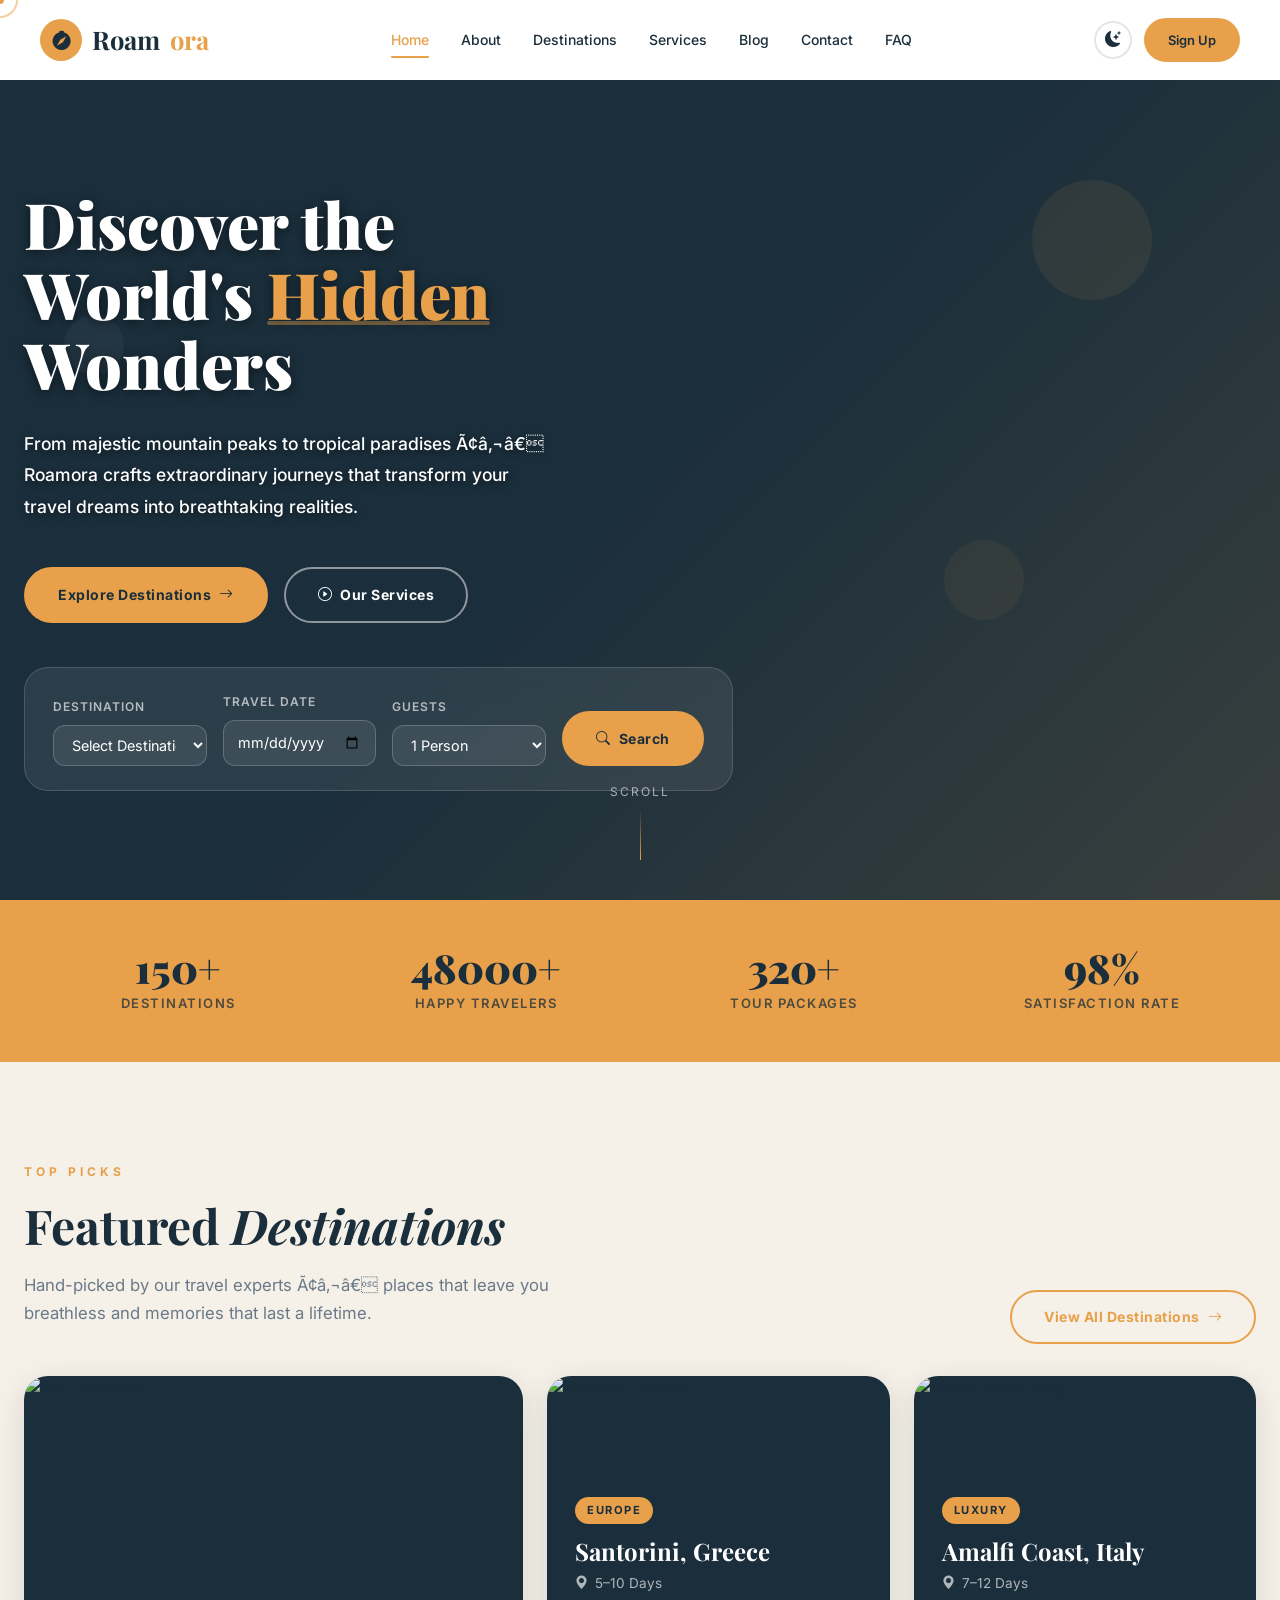
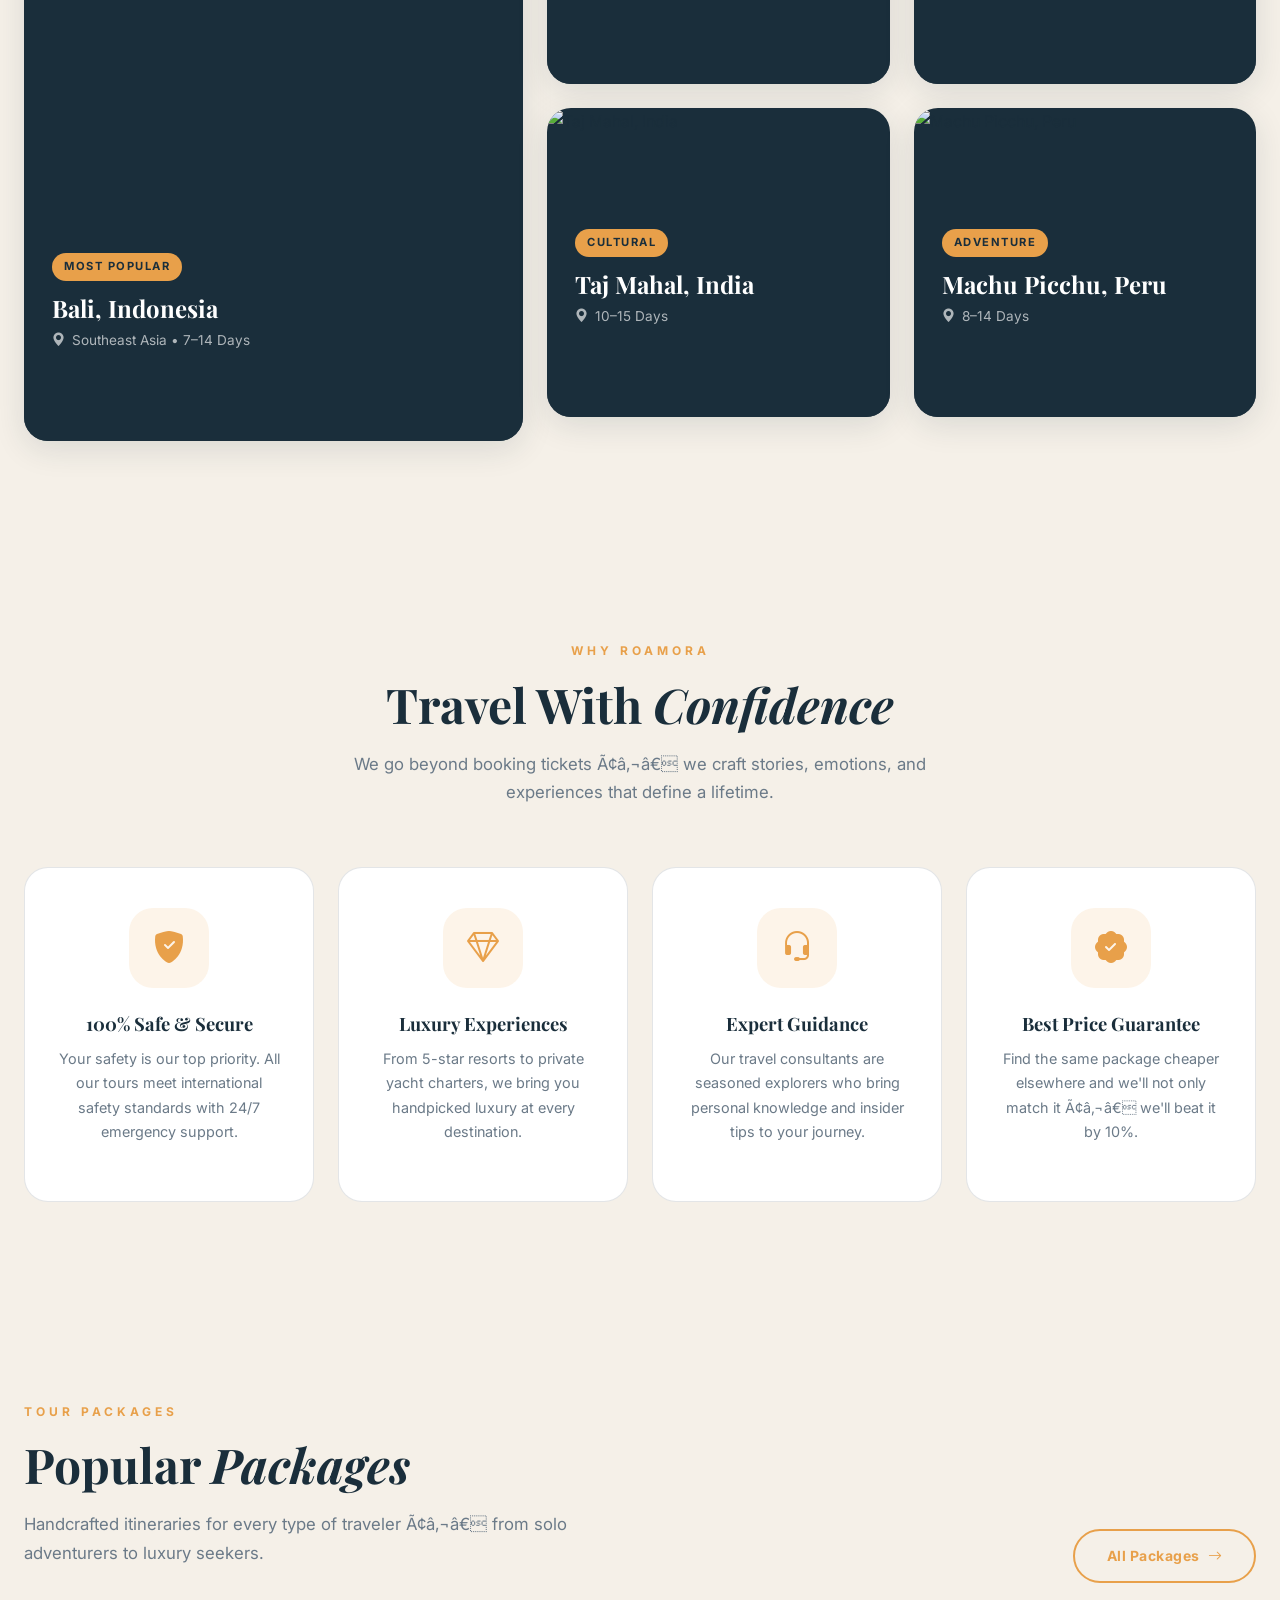
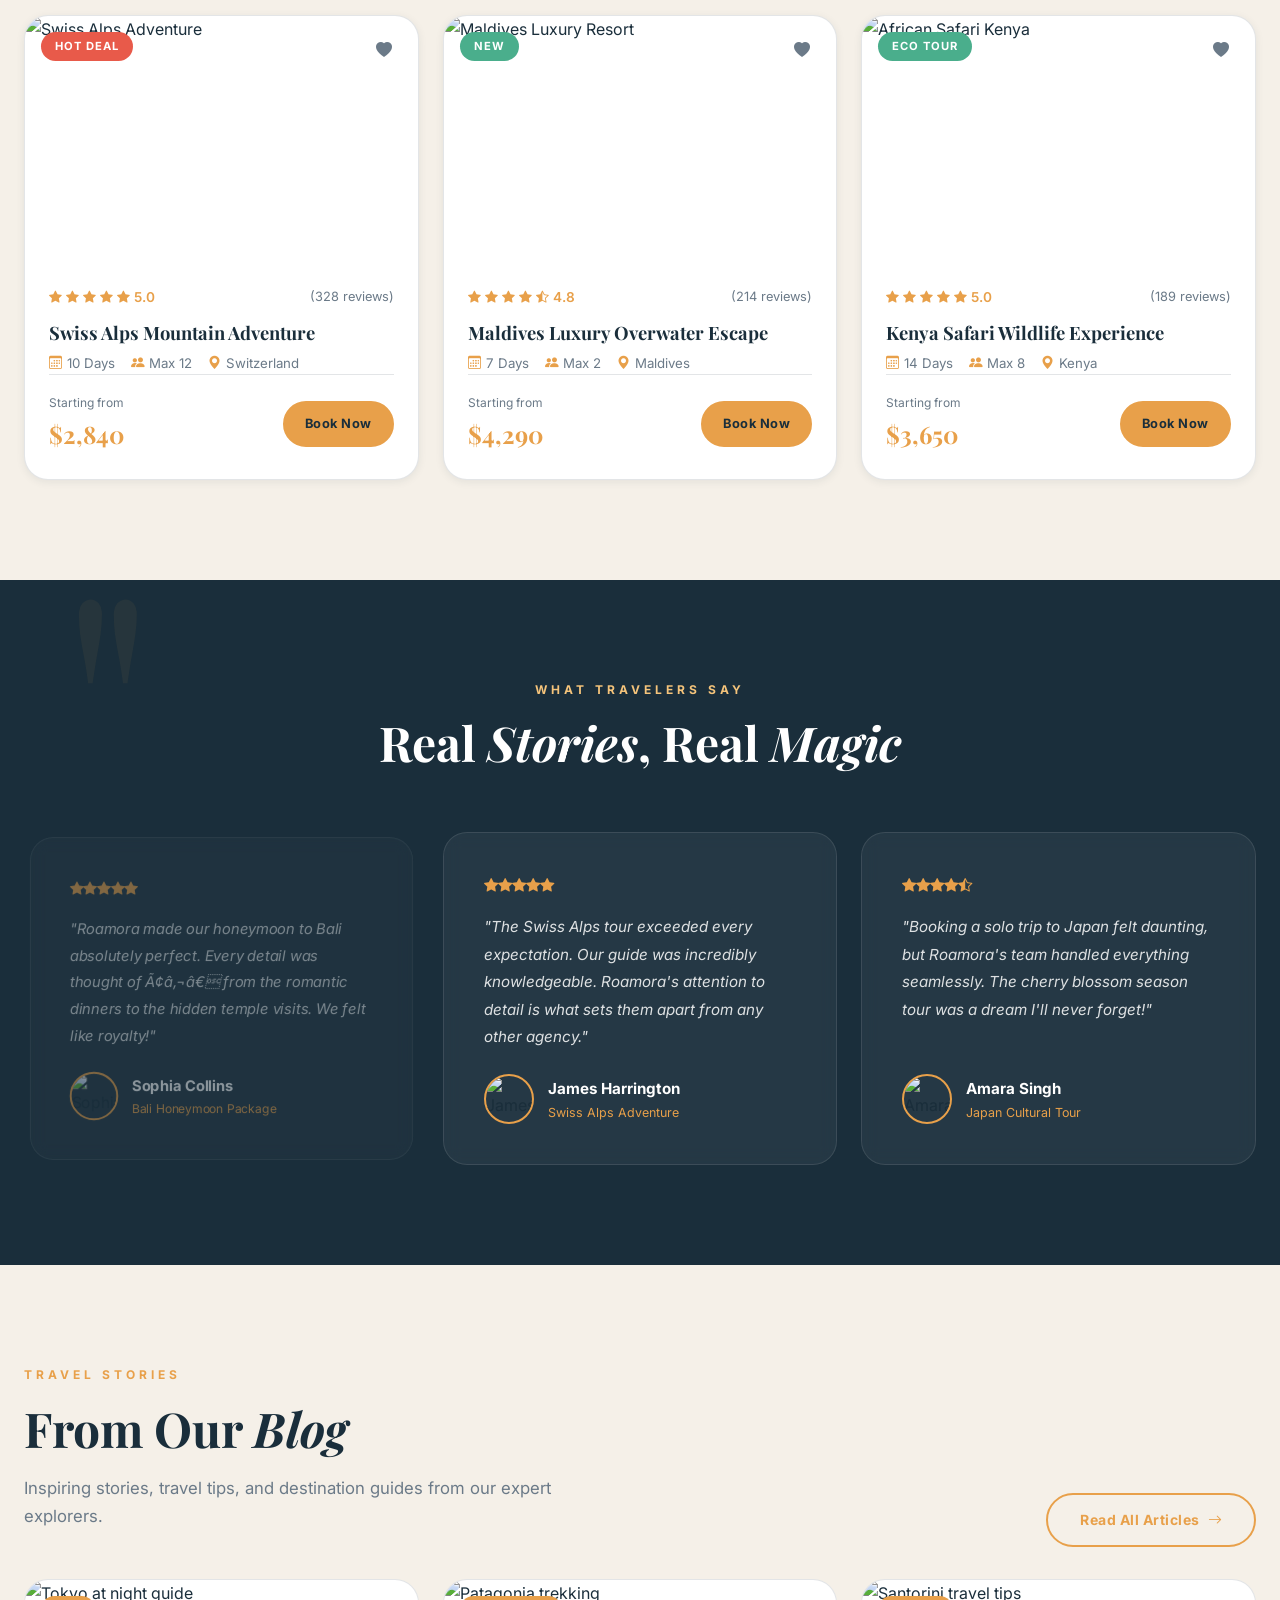
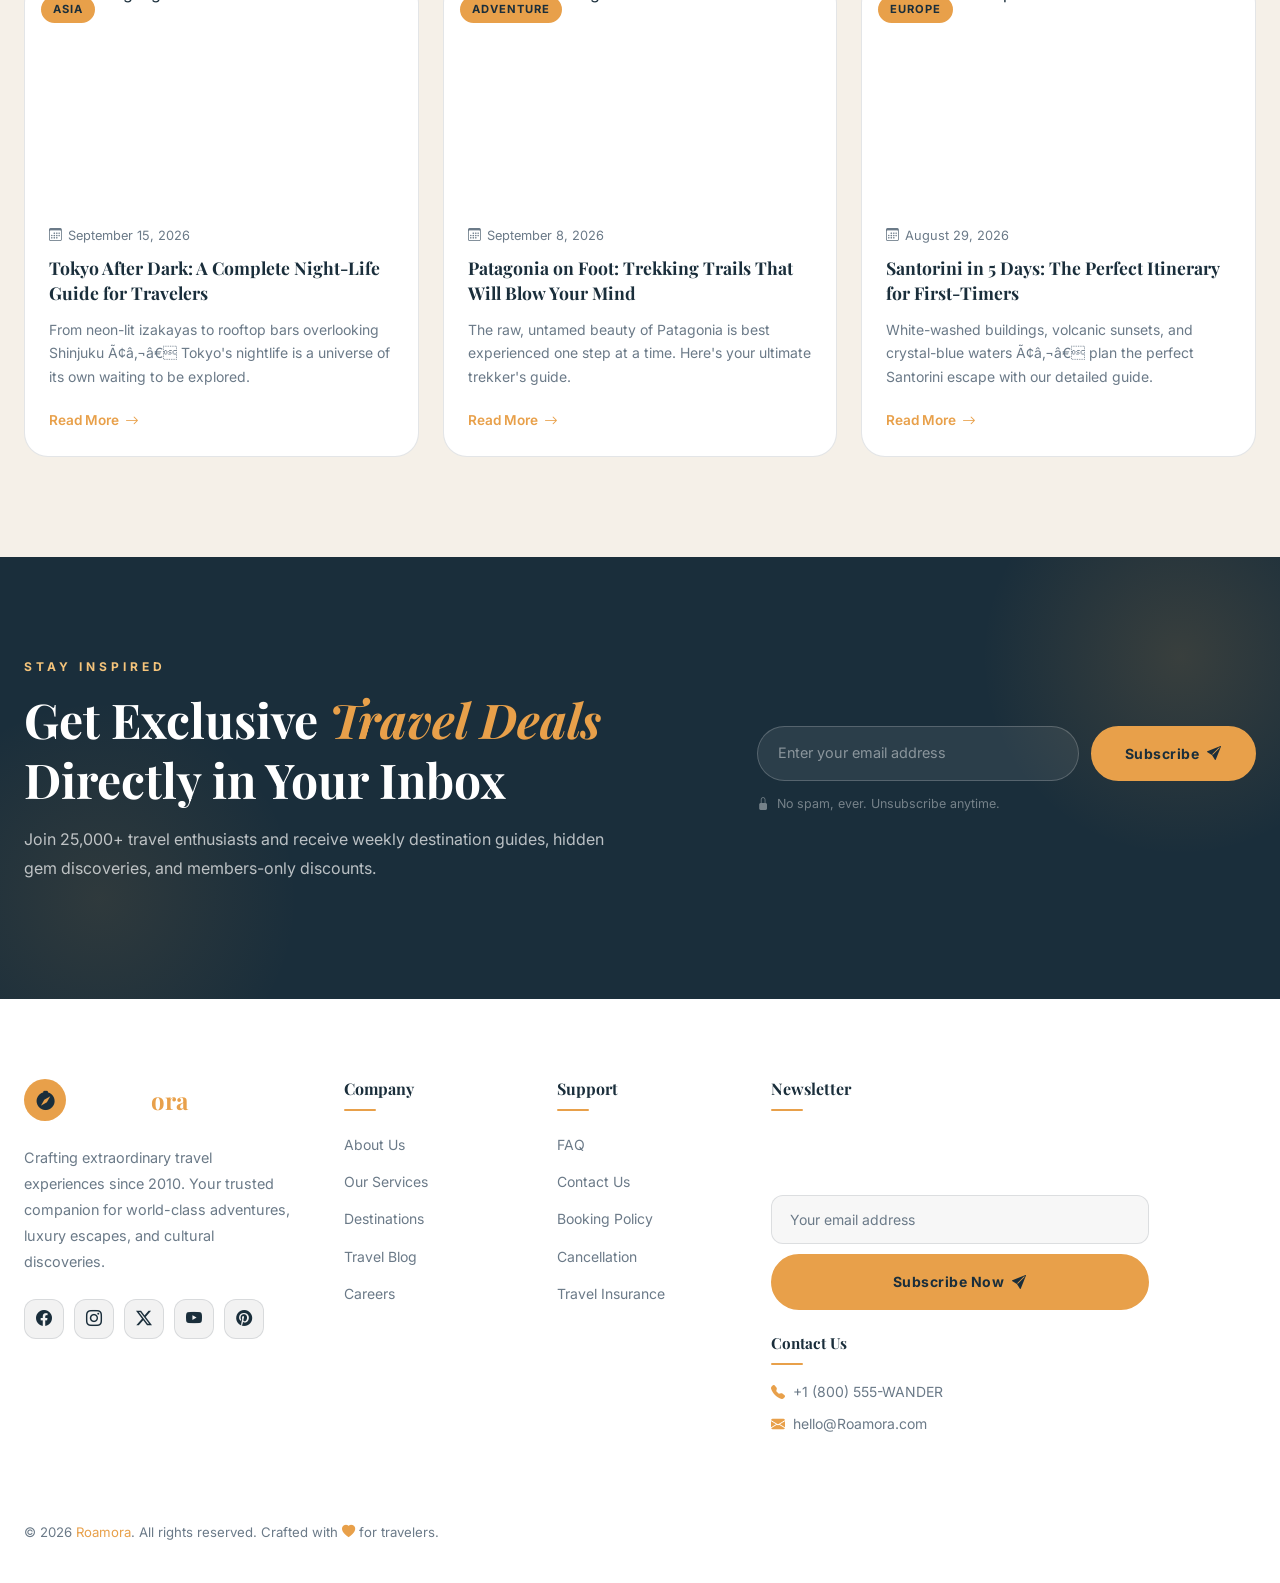
==== commit e7642d21: "Fix garbled text encoding across all HTML files" ====
--- a/index.html
+++ b/index.html
@@ -1,4 +1,4 @@
-<!DOCTYPE html>
+﻿<!DOCTYPE html>
 <html lang="en" data-theme="light">
 <head>
   <link rel="icon" type="image/svg+xml" href="data:image/svg+xml,<svg xmlns='http://www.w3.org/2000/svg' viewBox='0 0 100 100'><text y='.9em' font-size='90'>R</text></svg>">
@@ -138,7 +138,7 @@
             <select id="searchGuests">
               <option>1 Person</option>
               <option>2 People</option>
-              <option>3Ã¢â‚¬â€œ5 People</option>
+              <option>3–5 People</option>
               <option>6+ People</option>
             </select>
           </div>
@@ -214,7 +214,7 @@
           <div class="dest-card-overlay">
             <span class="dest-card-tag">Most Popular</span>
             <h3 class="dest-card-title">Bali, Indonesia</h3>
-            <div class="dest-card-meta"><i class="bi bi-geo-alt-fill"></i> Southeast Asia Ã¢â‚¬Â¢ 7Ã¢â‚¬â€œ14 Days</div>
+            <div class="dest-card-meta"><i class="bi bi-geo-alt-fill"></i> Southeast Asia • 7–14 Days</div>
             <div class="dest-card-btn">
               <a href="destinations.html" class="btn-primary-custom" style="font-size:0.8rem; padding:10px 22px;">
                 <span>Explore</span> <i class="bi bi-arrow-right"></i>
@@ -232,7 +232,7 @@
               <div class="dest-card-overlay">
                 <span class="dest-card-tag">Europe</span>
                 <h3 class="dest-card-title">Santorini, Greece</h3>
-                <div class="dest-card-meta"><i class="bi bi-geo-alt-fill"></i> 5Ã¢â‚¬â€œ10 Days</div>
+                <div class="dest-card-meta"><i class="bi bi-geo-alt-fill"></i> 5–10 Days</div>
                 <div class="dest-card-btn">
                   <a href="destinations.html" class="btn-primary-custom" style="font-size:0.8rem; padding:10px 22px;">
                     <span>Explore</span> <i class="bi bi-arrow-right"></i>
@@ -247,7 +247,7 @@
               <div class="dest-card-overlay">
                 <span class="dest-card-tag">Luxury</span>
                 <h3 class="dest-card-title">Amalfi Coast, Italy</h3>
-                <div class="dest-card-meta"><i class="bi bi-geo-alt-fill"></i> 7Ã¢â‚¬â€œ12 Days</div>
+                <div class="dest-card-meta"><i class="bi bi-geo-alt-fill"></i> 7–12 Days</div>
                 <div class="dest-card-btn">
                   <a href="destinations.html" class="btn-primary-custom" style="font-size:0.8rem; padding:10px 22px;">
                     <span>Explore</span> <i class="bi bi-arrow-right"></i>
@@ -262,7 +262,7 @@
               <div class="dest-card-overlay">
                 <span class="dest-card-tag">Cultural</span>
                 <h3 class="dest-card-title">Taj Mahal, India</h3>
-                <div class="dest-card-meta"><i class="bi bi-geo-alt-fill"></i> 10Ã¢â‚¬â€œ15 Days</div>
+                <div class="dest-card-meta"><i class="bi bi-geo-alt-fill"></i> 10–15 Days</div>
                 <div class="dest-card-btn">
                   <a href="destinations.html" class="btn-primary-custom" style="font-size:0.8rem; padding:10px 22px;">
                     <span>Explore</span> <i class="bi bi-arrow-right"></i>
@@ -277,7 +277,7 @@
               <div class="dest-card-overlay">
                 <span class="dest-card-tag">Adventure</span>
                 <h3 class="dest-card-title">Machu Picchu, Peru</h3>
-                <div class="dest-card-meta"><i class="bi bi-geo-alt-fill"></i> 8Ã¢â‚¬â€œ14 Days</div>
+                <div class="dest-card-meta"><i class="bi bi-geo-alt-fill"></i> 8–14 Days</div>
                 <div class="dest-card-btn">
                   <a href="destinations.html" class="btn-primary-custom" style="font-size:0.8rem; padding:10px 22px;">
                     <span>Explore</span> <i class="bi bi-arrow-right"></i>
@@ -659,7 +659,7 @@
   </div>
   <div class="container-xl">
     <div class="footer-bottom">
-      <p class="footer-copyright">Ã‚Â© 2026 <span>Roamora</span>. All rights reserved. Crafted with <i class="bi bi-heart-fill" style="color:var(--primary);"></i> for travelers.</p>
+      <p class="footer-copyright">© 2026 <span>Roamora</span>. All rights reserved. Crafted with <i class="bi bi-heart-fill" style="color:var(--primary);"></i> for travelers.</p>
       <div style="display:flex; gap:16px; font-size:0.8rem; color:rgba(255,255,255,0.4);">
         <a href="#" style="color:rgba(255,255,255,0.4);" onmouseover="this.style.color='var(--primary)'" onmouseout="this.style.color='rgba(255,255,255,0.4)'">Privacy Policy</a>
         <a href="#" style="color:rgba(255,255,255,0.4);" onmouseover="this.style.color='var(--primary)'" onmouseout="this.style.color='rgba(255,255,255,0.4)'">Terms of Service</a>
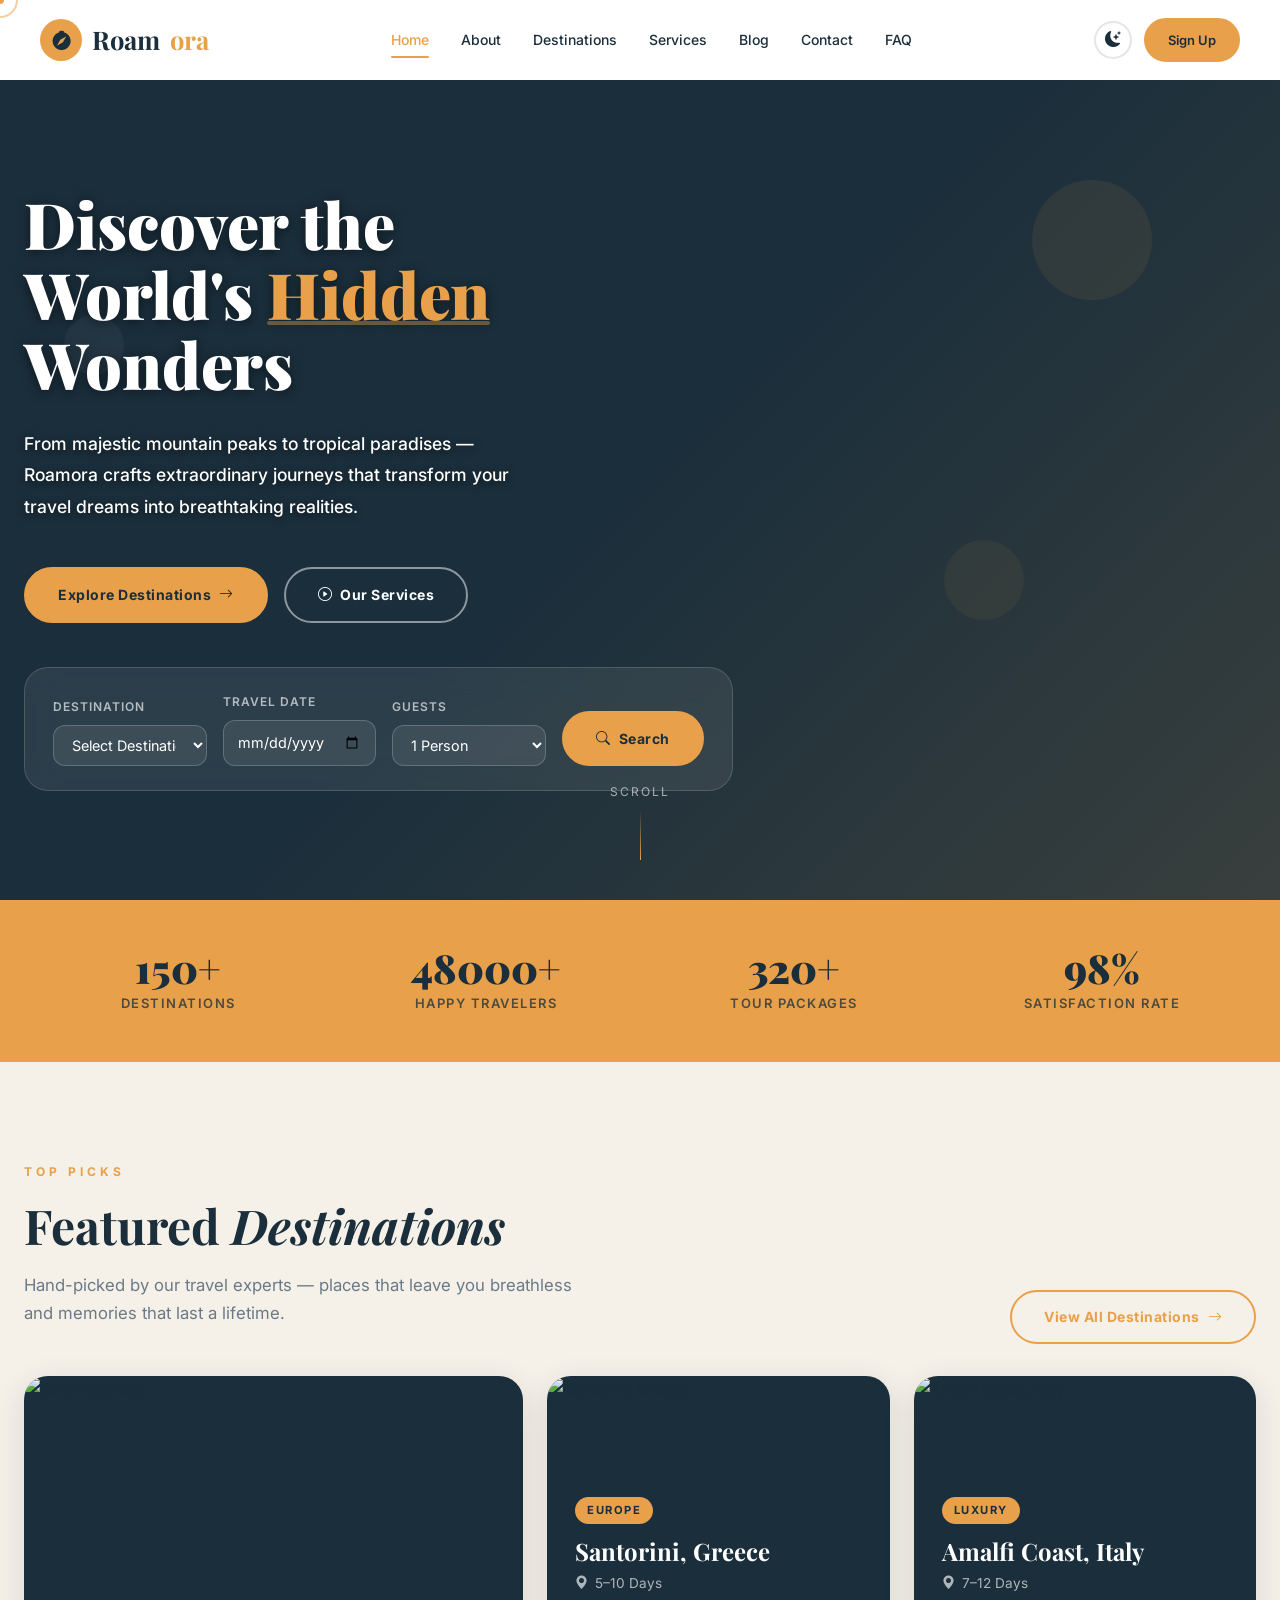
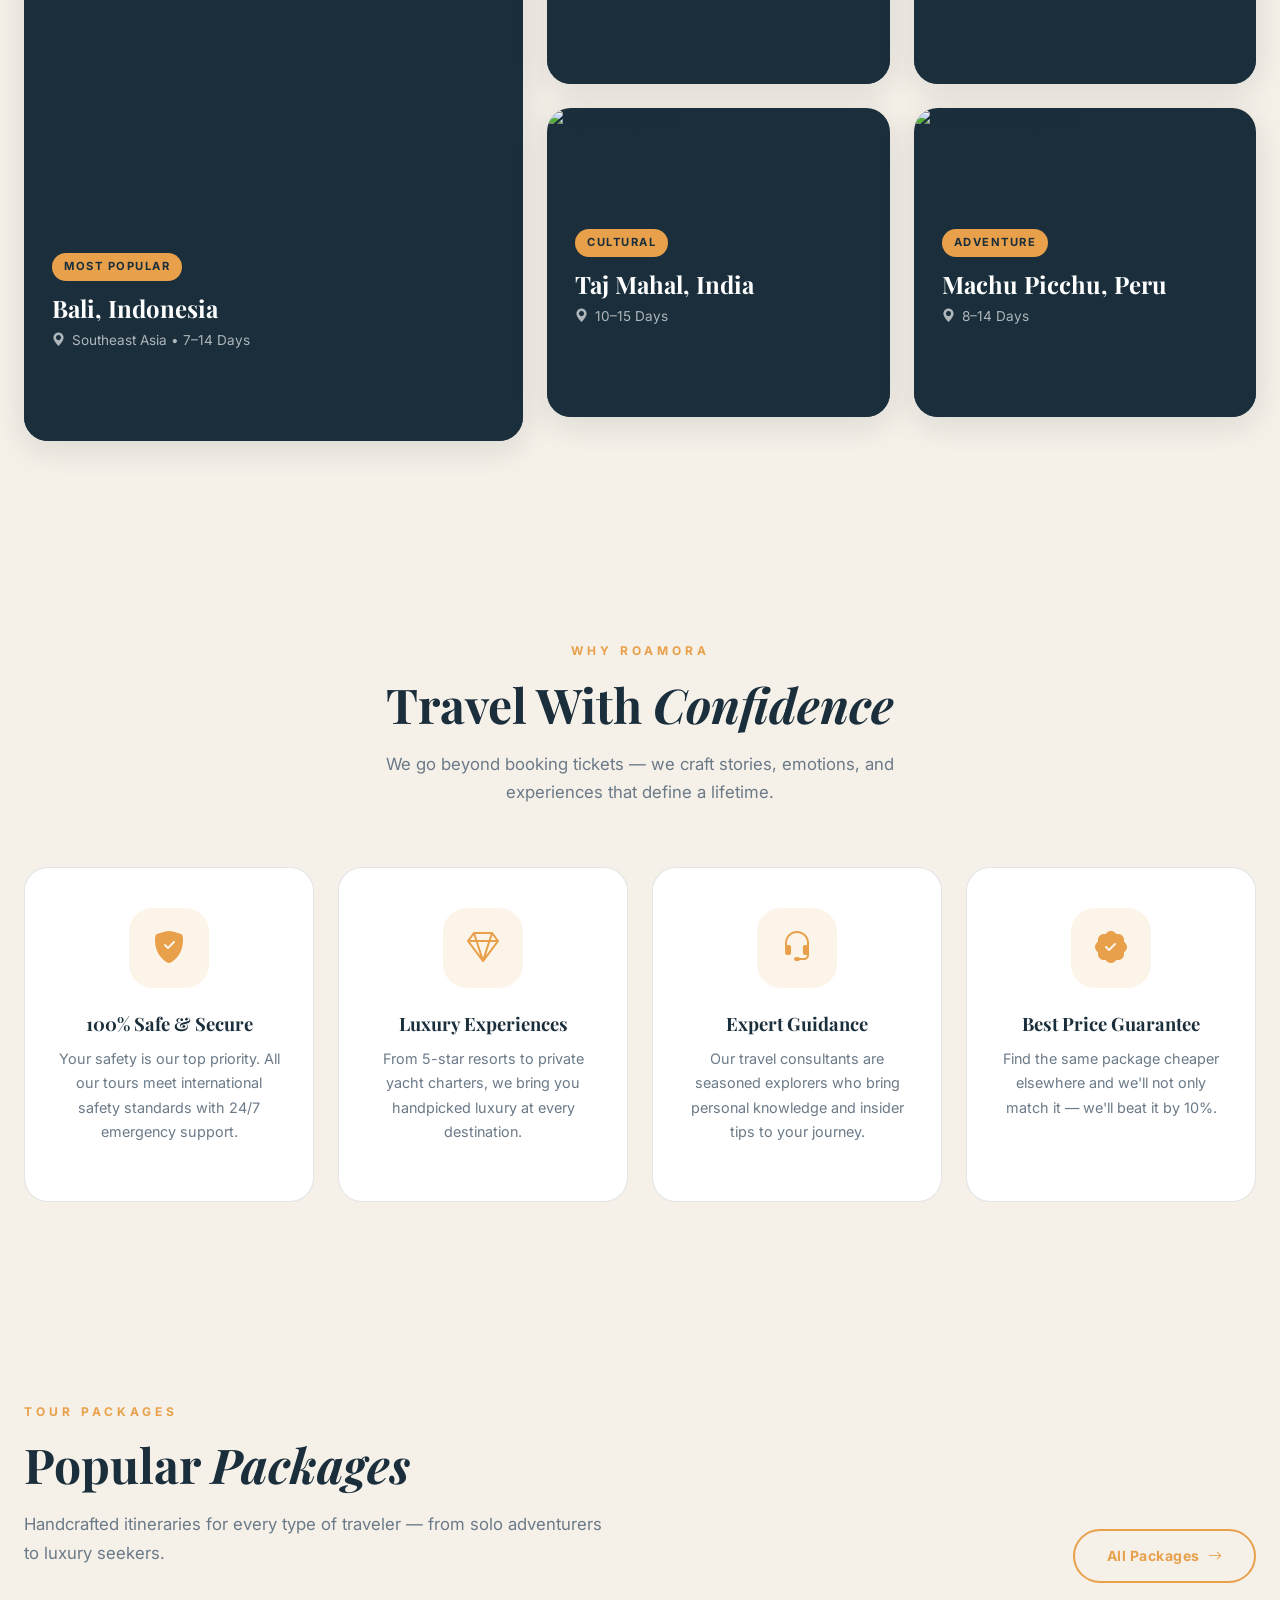
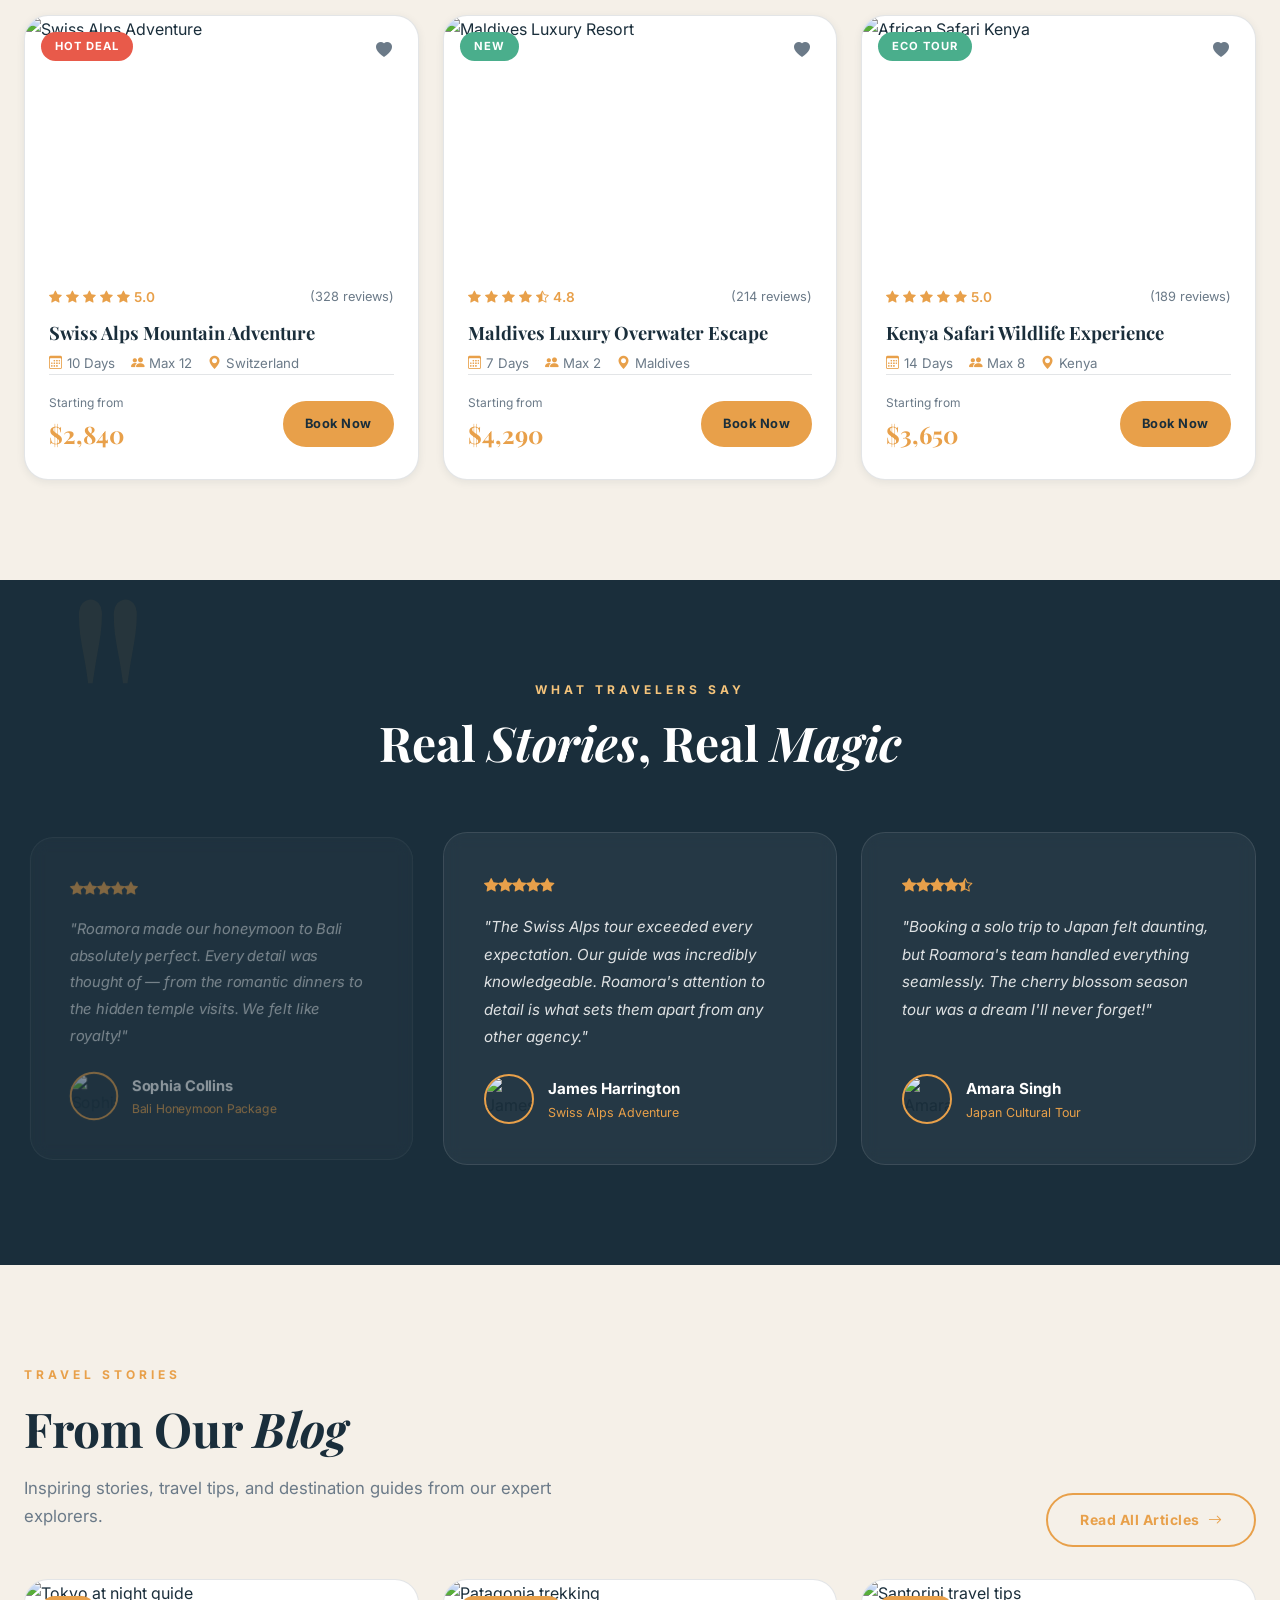
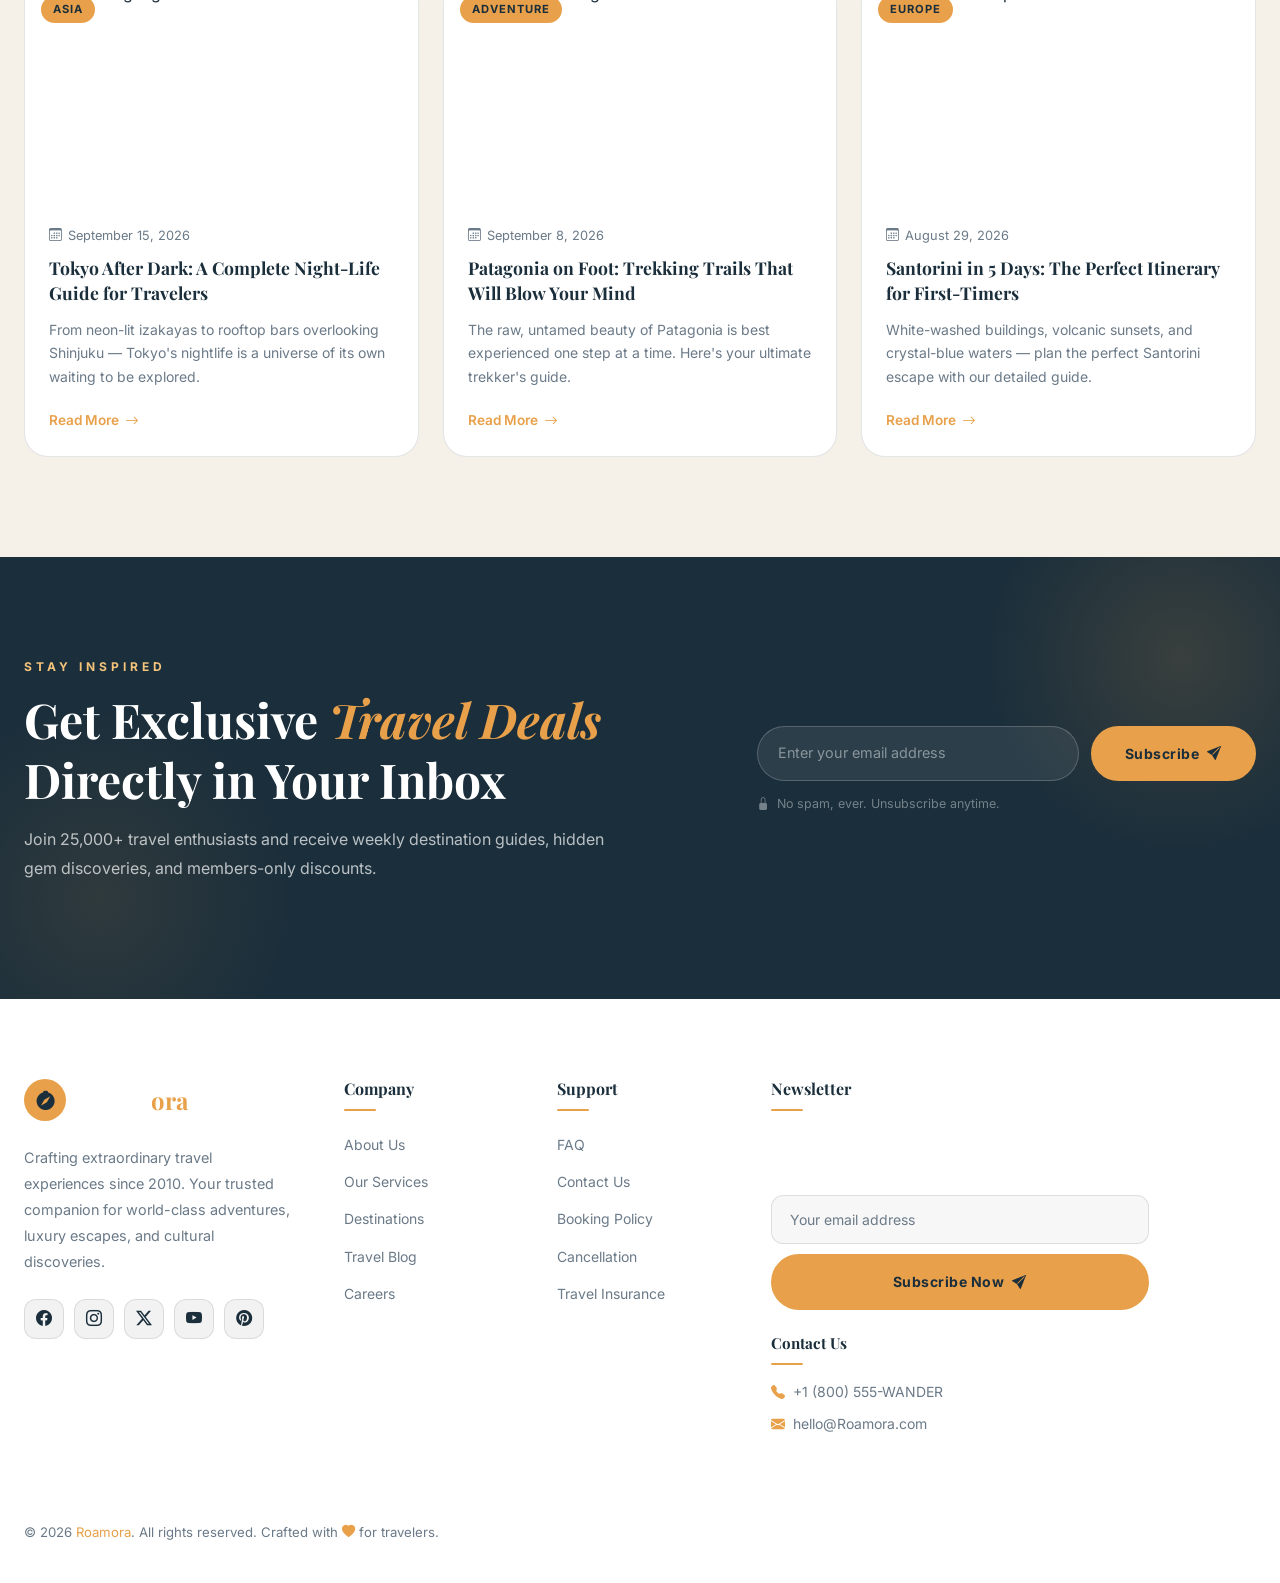
==== commit 0aca075d: "Fix garbled text strings in auth and index pages manually" ====
--- a/index.html
+++ b/index.html
@@ -4,7 +4,7 @@
   <link rel="icon" type="image/svg+xml" href="data:image/svg+xml,<svg xmlns='http://www.w3.org/2000/svg' viewBox='0 0 100 100'><text y='.9em' font-size='90'>R</text></svg>">
   <meta charset="UTF-8">
   <meta name="viewport" content="width=device-width, initial-scale=1.0">
-  <meta name="description" content="Roamora Ã¢â‚¬â€ Your premium travel & tourism partner. Explore breathtaking destinations, luxury packages, and unforgettable adventures across the globe.">
+  <meta name="description" content="Roamora — Your premium travel & tourism partner. Explore breathtaking destinations, luxury packages, and unforgettable adventures across the globe.">
   <meta property="og:title" content="Roamora | Explore. Dream. Discover.">
   <meta property="og:description" content="Premium travel experiences across the world's most beautiful destinations.">
   <meta property="og:type" content="website">
@@ -82,7 +82,7 @@
   </div>
 </header>
 
-<!-- Ã¢â€¢ÂÃ¢â€¢ÂÃ¢â€¢Â HERO SECTION Ã¢â€¢ÂÃ¢â€¢ÂÃ¢â€¢Â -->
+<!-- ═══ HERO SECTION ═══ -->
 <section class="hero" id="hero" aria-label="Hero section">
   <div class="hero-bg" style="background-image: url('https://images.unsplash.com/photo-1469474968028-56623f02e42e?w=1920&q=85');"></div>
   <div class="hero-overlay"></div>
@@ -102,7 +102,7 @@
           Wonders
         </h1>
         <p class="hero-desc">
-          From majestic mountain peaks to tropical paradises Ã¢â‚¬â€ Roamora crafts extraordinary journeys that transform your travel dreams into breathtaking realities.
+          From majestic mountain peaks to tropical paradises — Roamora crafts extraordinary journeys that transform your travel dreams into breathtaking realities.
         </p>
         <div class="hero-actions">
           <a href="destinations.html" class="btn-primary-custom">
@@ -157,7 +157,7 @@
   </div>
 </section>
 
-<!-- Ã¢â€¢ÂÃ¢â€¢ÂÃ¢â€¢Â STATS BAR Ã¢â€¢ÂÃ¢â€¢ÂÃ¢â€¢Â -->
+<!-- ═══ STATS BAR ═══ -->
 <section class="stats-bar" aria-label="Statistics">
   <div class="container-xl">
     <div class="row g-0 text-center">
@@ -189,14 +189,14 @@
   </div>
 </section>
 
-<!-- Ã¢â€¢ÂÃ¢â€¢ÂÃ¢â€¢Â FEATURED DESTINATIONS Ã¢â€¢ÂÃ¢â€¢ÂÃ¢â€¢Â -->
+<!-- ═══ FEATURED DESTINATIONS ═══ -->
 <section class="section-py" id="destinations" aria-label="Featured destinations">
   <div class="container-xl">
     <div class="row align-items-end section-header mb-0">
       <div class="col-lg-6">
         <span class="section-label">Top Picks</span>
         <h2 class="section-title reveal">Featured <em>Destinations</em></h2>
-        <p class="section-desc reveal delay-1">Hand-picked by our travel experts Ã¢â‚¬â€ places that leave you breathless and memories that last a lifetime.</p>
+        <p class="section-desc reveal delay-1">Hand-picked by our travel experts — places that leave you breathless and memories that last a lifetime.</p>
       </div>
       <div class="col-lg-6 text-lg-end mt-3 mt-lg-0 reveal delay-2">
         <a href="destinations.html" class="btn-outline-custom">
@@ -292,13 +292,13 @@
   </div>
 </section>
 
-<!-- Ã¢â€¢ÂÃ¢â€¢ÂÃ¢â€¢Â WHY CHOOSE US Ã¢â€¢ÂÃ¢â€¢ÂÃ¢â€¢Â -->
+<!-- ═══ WHY CHOOSE US ═══ -->
 <section class="section-py bg-light-custom" aria-label="Why choose us">
   <div class="container-xl">
     <div class="section-header centered">
       <span class="section-label">Why Roamora</span>
       <h2 class="section-title reveal">Travel With <em>Confidence</em></h2>
-      <p class="section-desc reveal delay-1 mx-auto">We go beyond booking tickets Ã¢â‚¬â€ we craft stories, emotions, and experiences that define a lifetime.</p>
+      <p class="section-desc reveal delay-1 mx-auto">We go beyond booking tickets — we craft stories, emotions, and experiences that define a lifetime.</p>
     </div>
     <div class="row g-4 align-items-stretch">
       <div class="col-sm-6 col-lg-3 d-flex">
@@ -326,21 +326,21 @@
         <div class="feature-box reveal delay-4">
           <div class="feature-icon"><i class="bi bi-patch-check-fill"></i></div>
           <h4>Best Price Guarantee</h4>
-          <p>Find the same package cheaper elsewhere and we'll not only match it Ã¢â‚¬â€ we'll beat it by 10%.</p>
-        </div>
-      </div>
-    </div>
-  </div>
-</section>
-
-<!-- Ã¢â€¢ÂÃ¢â€¢ÂÃ¢â€¢Â POPULAR PACKAGES Ã¢â€¢ÂÃ¢â€¢ÂÃ¢â€¢Â -->
+          <p>Find the same package cheaper elsewhere and we'll not only match it — we'll beat it by 10%.</p>
+        </div>
+      </div>
+    </div>
+  </div>
+</section>
+
+<!-- ═══ POPULAR PACKAGES ═══ -->
 <section class="section-py" aria-label="Popular tour packages">
   <div class="container-xl">
     <div class="row align-items-end section-header mb-0">
       <div class="col-lg-6">
         <span class="section-label">Tour Packages</span>
         <h2 class="section-title reveal">Popular <em>Packages</em></h2>
-        <p class="section-desc reveal delay-1">Handcrafted itineraries for every type of traveler Ã¢â‚¬â€ from solo adventurers to luxury seekers.</p>
+        <p class="section-desc reveal delay-1">Handcrafted itineraries for every type of traveler — from solo adventurers to luxury seekers.</p>
       </div>
       <div class="col-lg-6 text-lg-end mt-3 mt-lg-0 reveal delay-2">
         <a href="services.html" class="btn-outline-custom">
@@ -455,7 +455,7 @@
   </div>
 </section>
 
-<!-- Ã¢â€¢ÂÃ¢â€¢ÂÃ¢â€¢Â TESTIMONIALS Ã¢â€¢ÂÃ¢â€¢ÂÃ¢â€¢Â -->
+<!-- ═══ TESTIMONIALS ═══ -->
 <section class="testimonial-section section-py" aria-label="Customer testimonials">
   <div class="container-xl">
     <div class="section-header centered">
@@ -468,7 +468,7 @@
           <div class="testimonial-stars">
             <i class="bi bi-star-fill"></i><i class="bi bi-star-fill"></i><i class="bi bi-star-fill"></i><i class="bi bi-star-fill"></i><i class="bi bi-star-fill"></i>
           </div>
-          <p class="testimonial-text">"Roamora made our honeymoon to Bali absolutely perfect. Every detail was thought of Ã¢â‚¬â€ from the romantic dinners to the hidden temple visits. We felt like royalty!"</p>
+          <p class="testimonial-text">"Roamora made our honeymoon to Bali absolutely perfect. Every detail was thought of — from the romantic dinners to the hidden temple visits. We felt like royalty!"</p>
           <div class="testimonial-author">
             <img src="https://images.unsplash.com/photo-1494790108377-be9c29b29330?w=100&q=80" alt="Sophia Collins" class="testimonial-avatar" loading="lazy">
             <div>
@@ -512,7 +512,7 @@
   </div>
 </section>
 
-<!-- Ã¢â€¢ÂÃ¢â€¢ÂÃ¢â€¢Â TRAVEL BLOG PREVIEW Ã¢â€¢ÂÃ¢â€¢ÂÃ¢â€¢Â -->
+<!-- ═══ TRAVEL BLOG PREVIEW ═══ -->
 <section class="section-py bg-light-custom" aria-label="Travel blog preview">
   <div class="container-xl">
     <div class="row align-items-end section-header mb-0">
@@ -535,7 +535,7 @@
           <div class="blog-card-body">
             <div class="blog-card-date"><i class="bi bi-calendar3"></i> September 15, 2026</div>
             <h3 class="blog-card-title">Tokyo After Dark: A Complete Night-Life Guide for Travelers</h3>
-            <p class="blog-card-excerpt">From neon-lit izakayas to rooftop bars overlooking Shinjuku Ã¢â‚¬â€ Tokyo's nightlife is a universe of its own waiting to be explored.</p>
+            <p class="blog-card-excerpt">From neon-lit izakayas to rooftop bars overlooking Shinjuku — Tokyo's nightlife is a universe of its own waiting to be explored.</p>
             <a href="blog.html" class="blog-read-more">Read More <i class="bi bi-arrow-right"></i></a>
           </div>
         </article>
@@ -563,7 +563,7 @@
           <div class="blog-card-body">
             <div class="blog-card-date"><i class="bi bi-calendar3"></i> August 29, 2026</div>
             <h3 class="blog-card-title">Santorini in 5 Days: The Perfect Itinerary for First-Timers</h3>
-            <p class="blog-card-excerpt">White-washed buildings, volcanic sunsets, and crystal-blue waters Ã¢â‚¬â€ plan the perfect Santorini escape with our detailed guide.</p>
+            <p class="blog-card-excerpt">White-washed buildings, volcanic sunsets, and crystal-blue waters — plan the perfect Santorini escape with our detailed guide.</p>
             <a href="blog.html" class="blog-read-more">Read More <i class="bi bi-arrow-right"></i></a>
           </div>
         </article>
@@ -572,7 +572,7 @@
   </div>
 </section>
 
-<!-- Ã¢â€¢ÂÃ¢â€¢ÂÃ¢â€¢Â NEWSLETTER Ã¢â€¢ÂÃ¢â€¢ÂÃ¢â€¢Â -->
+<!-- ═══ NEWSLETTER ═══ -->
 <section class="newsletter-section section-py" aria-label="Newsletter signup">
   <div class="container-xl">
     <div class="row align-items-center">
@@ -596,7 +596,7 @@
   </div>
 </section>
 
-<!-- Ã¢â€¢ÂÃ¢â€¢ÂÃ¢â€¢Â FOOTER Ã¢â€¢ÂÃ¢â€¢ÂÃ¢â€¢Â -->
+<!-- ═══ FOOTER ═══ -->
 <footer role="contentinfo">
   <div class="footer-top">
     <div class="container-xl">
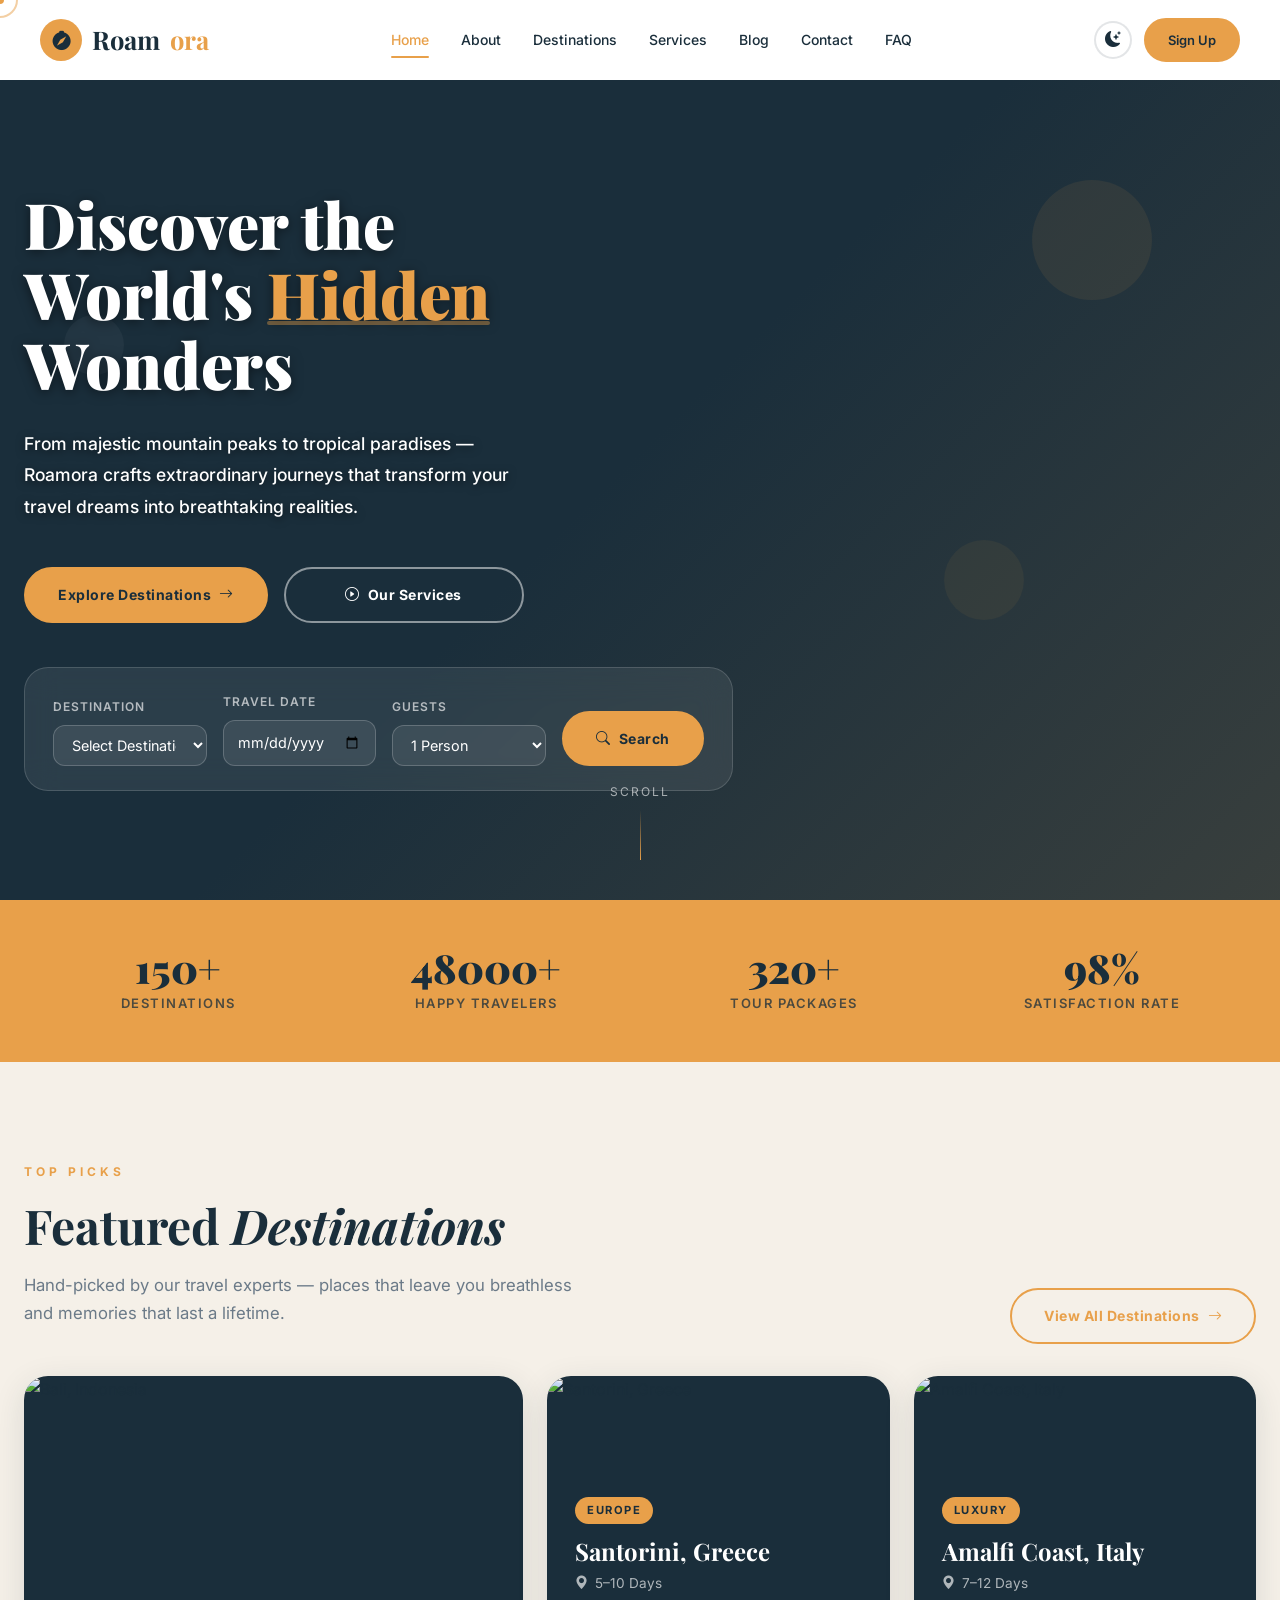
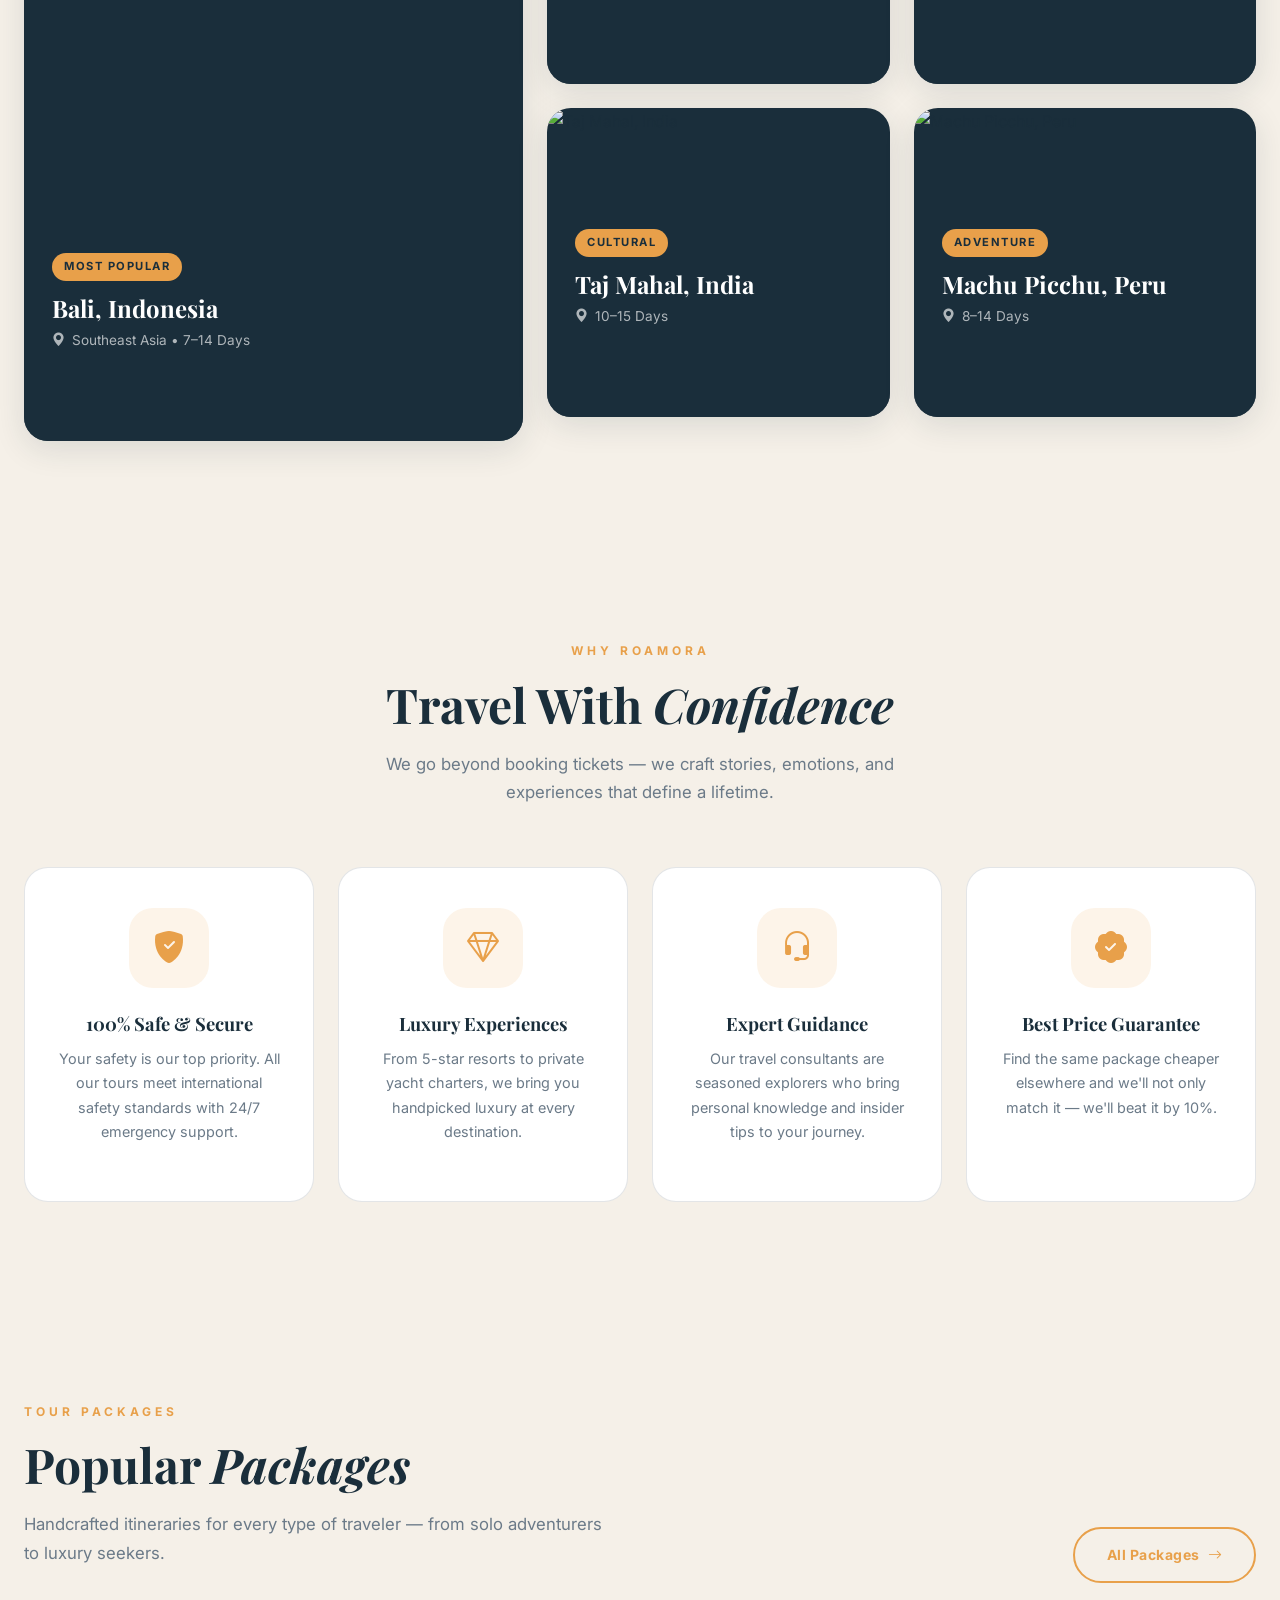
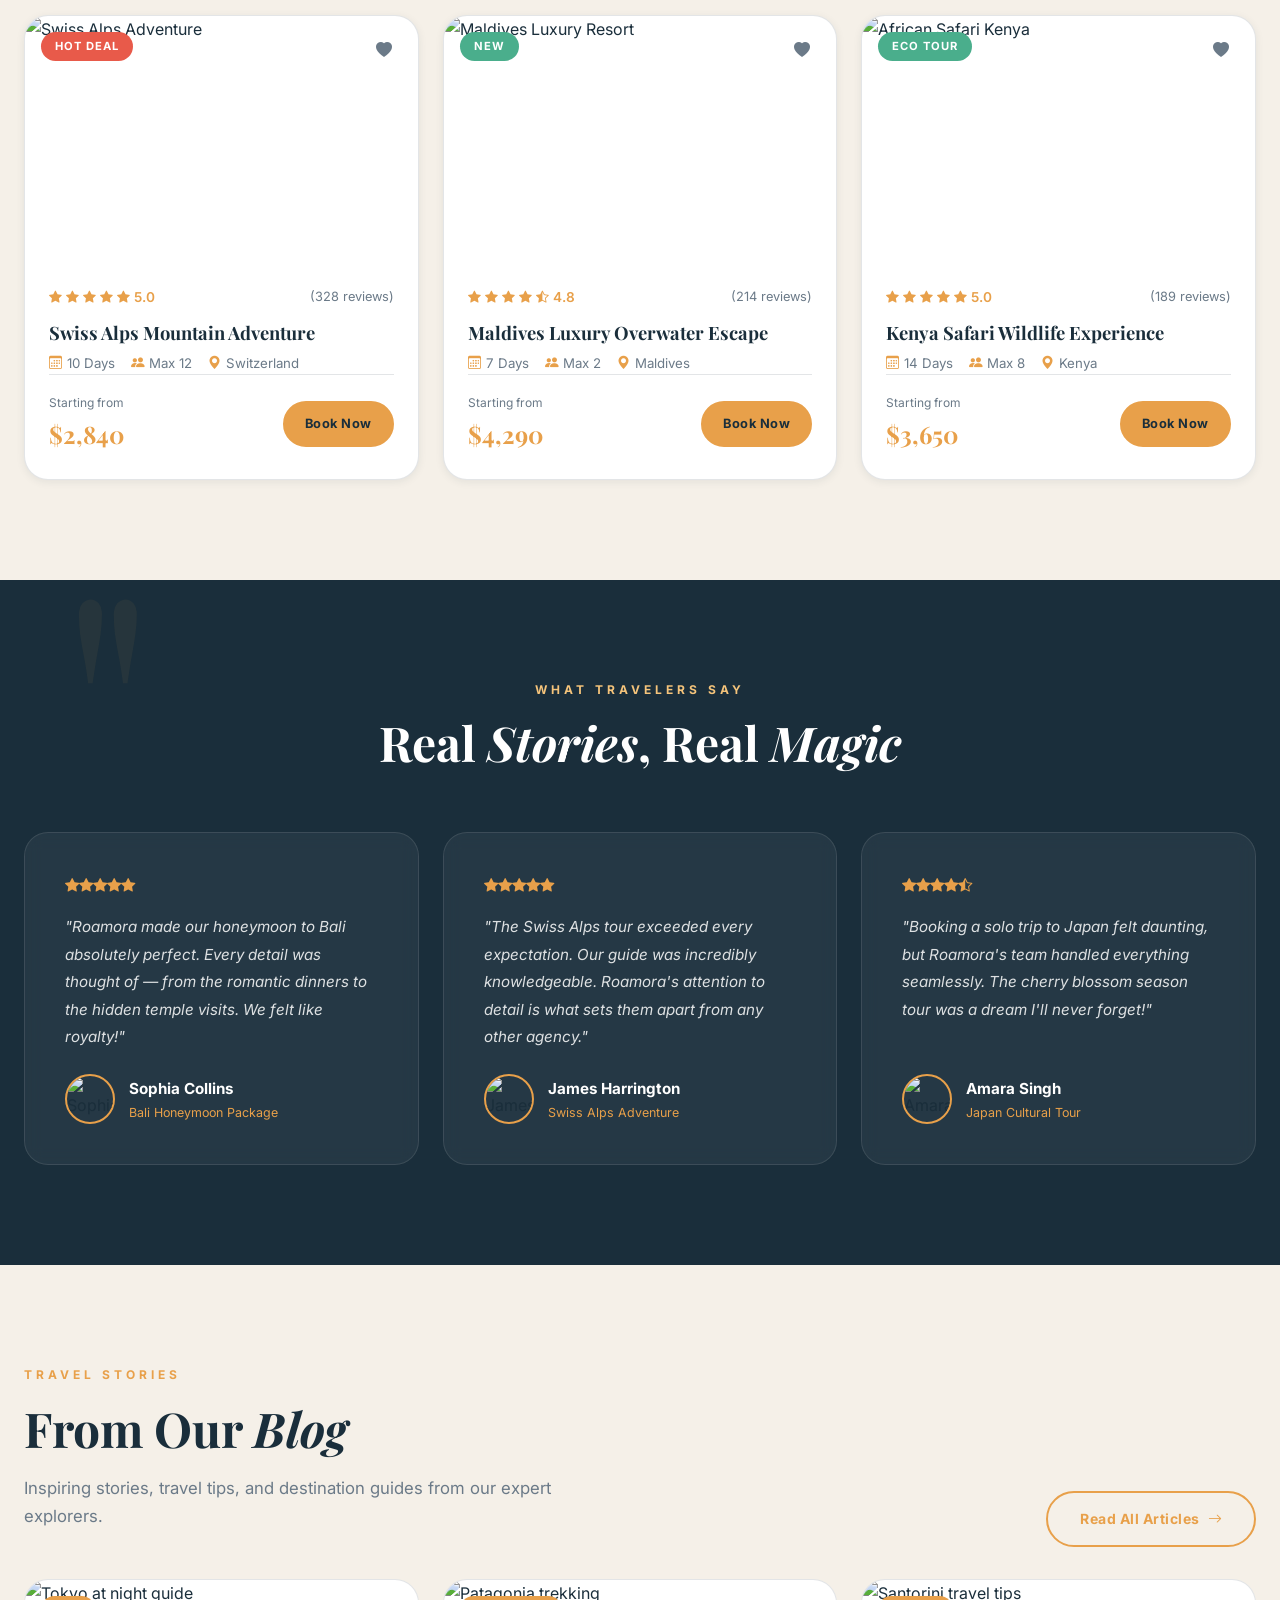
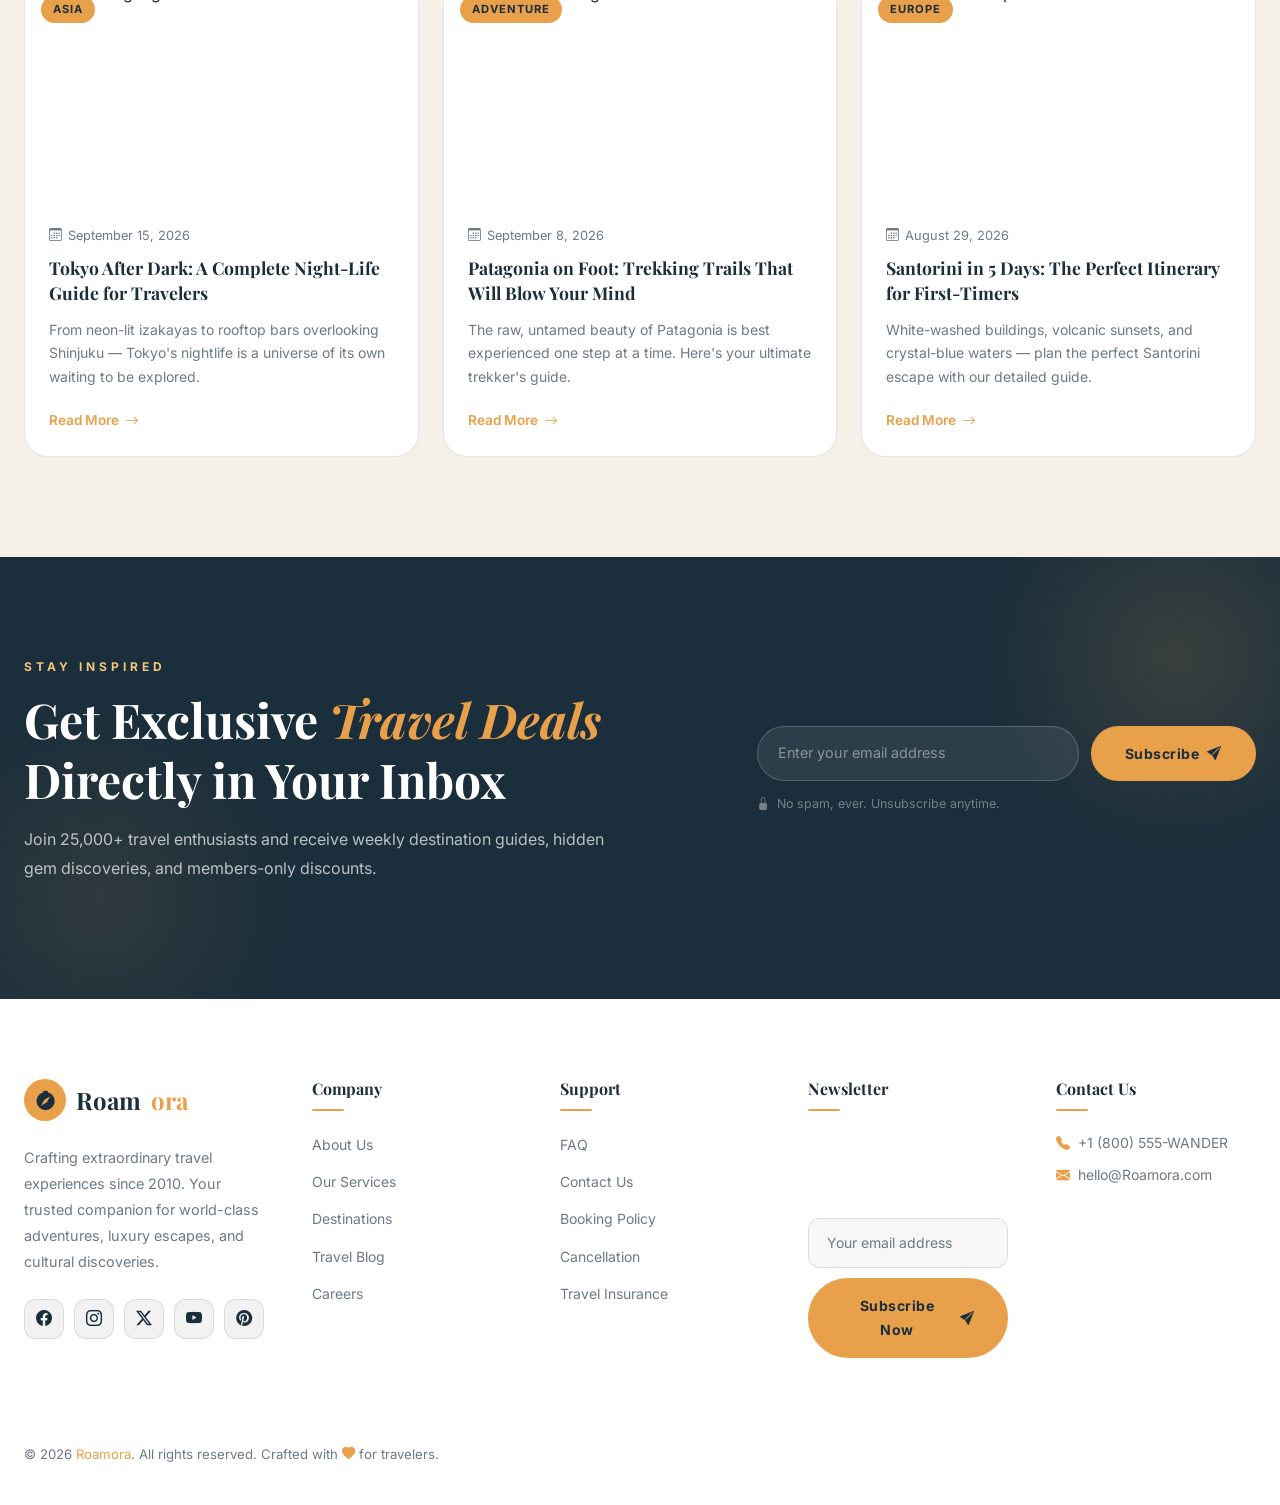
==== commit 4b9020e5: "Fix UI bugs: mobile hero padding, hamburger icon visibility, button sizing, and auth theme button po" ====
--- a/index.html
+++ b/index.html
@@ -1,4 +1,4 @@
-﻿<!DOCTYPE html>
+<!DOCTYPE html>
 <html lang="en" data-theme="light">
 <head>
   <link rel="icon" type="image/svg+xml" href="data:image/svg+xml,<svg xmlns='http://www.w3.org/2000/svg' viewBox='0 0 100 100'><text y='.9em' font-size='90'>R</text></svg>">
@@ -602,8 +602,8 @@
     <div class="container-xl">
       <div class="row g-5">
         <!-- Brand -->
-        <div class="col-lg-3 col-md-6">
-          <div class="nav-logo mb-4" style="color:#fff; font-size:1.5rem;">
+        <div class="col-lg col-md-4 col-12">
+          <div class="nav-logo mb-4" style="font-size:1.5rem;">
             <div class="nav-logo-icon"><i class="bi bi-compass-fill"></i></div>
             Roam<span>ora</span>
           </div>
@@ -617,7 +617,7 @@
           </div>
         </div>
         <!-- Company -->
-        <div class="col-lg-2 col-md-3 col-6">
+        <div class="col-lg col-md-4 col-12">
           <h4 class="footer-heading">Company</h4>
           <ul class="footer-links">
             <li><a href="about.html">About Us</a></li>
@@ -628,7 +628,7 @@
           </ul>
         </div>
         <!-- Support -->
-        <div class="col-lg-2 col-md-3 col-6">
+        <div class="col-lg col-md-4 col-12">
           <h4 class="footer-heading">Support</h4>
           <ul class="footer-links">
             <li><a href="faq.html">FAQ</a></li>
@@ -639,7 +639,7 @@
           </ul>
         </div>
         <!-- Newsletter -->
-        <div class="col-lg-4 col-md-6">
+        <div class="col-lg col-md-6 col-12">
           <h4 class="footer-heading">Newsletter</h4>
           <p style="color:rgba(255,255,255,0.55); font-size:0.875rem; margin-bottom:16px; line-height:1.7;">Subscribe to get exclusive deals and travel inspiration every week.</p>
           <form data-validate aria-label="Footer newsletter form">
@@ -648,7 +648,10 @@
               <span>Subscribe Now</span><i class="bi bi-send-fill"></i>
             </button>
           </form>
-          <h4 class="footer-heading mt-4" style="margin-bottom: 15px; font-size: 0.95rem;">Contact Us</h4>
+        </div>
+        <!-- Contact Us -->
+        <div class="col-lg col-md-6 col-12">
+          <h4 class="footer-heading">Contact Us</h4>
           <div style="color:var(--text-muted); font-size:0.875rem;">
             <div class="d-flex align-items-center gap-2 mb-2"><i class="bi bi-telephone-fill" style="color:var(--primary);"></i> +1 (800) 555-WANDER</div>
             <div class="d-flex align-items-center gap-2"><i class="bi bi-envelope-fill" style="color:var(--primary);"></i> hello@Roamora.com</div>
--- a/assets/css/style.css
+++ b/assets/css/style.css
@@ -173,7 +173,7 @@
   display: inline-flex;
   align-items: center;
   gap: 8px;
-  padding: 13px 32px;
+  padding: 14px 32px;
   background: transparent;
   color: var(--primary);
   border: 2px solid var(--primary);
@@ -363,6 +363,8 @@
   gap: 5px;
   cursor: pointer;
   padding: 4px;
+  background: transparent;
+  border: none;
 }
 .mobile-menu-btn span {
   display: block;
@@ -408,7 +410,7 @@
   background: rgba(255,255,255,0.1);
   border: none;
   border-radius: 50%;
-  color: var(--white);
+  color: #ffffff;
   cursor: pointer;
   display: flex;
   align-items: center;
@@ -440,7 +442,7 @@
   padding-left: 20px;
 }
 .offcanvas-buttons { margin-top: 32px; display: flex; flex-direction: column; gap: 12px; }
-.offcanvas-buttons .btn-nav-login,
+.offcanvas-buttons .btn-nav-login { display: none !important; }
 .offcanvas-buttons .btn-nav-signup { width: 100%; text-align: center; justify-content: center; display: flex; }
 
 /* â”€â”€ Page Header (inner pages) â”€â”€ */
@@ -625,6 +627,10 @@
   flex-wrap: wrap;
   animation: fadeSlideUp 0.8s ease 0.8s both;
 }
+.hero-actions a {
+  min-width: 240px;
+  justify-content: center;
+}
 
 .hero-scroll {
   position: absolute;
@@ -831,7 +837,7 @@
   font-family: var(--font-head);
   font-size: 1.5rem;
   font-weight: 700;
-  color: var(--white);
+  color: #ffffff;
   margin-bottom: 6px;
 }
 .dest-card-meta {
@@ -1998,6 +2004,8 @@
   .auth-page { grid-template-columns: 1fr; }
   .auth-image { display: none; }
   .auth-form-side { min-height: 100vh; }
+  .hero { align-items: flex-start; }
+  .hero-content { padding-top: 60px; padding-bottom: 60px; }
   .hero-search { flex-direction: column; align-items: stretch; }
   .hero-scroll { display: none; }
 }
@@ -2010,7 +2018,7 @@
   .section-header { margin-bottom: 40px; }
   .footer-top { padding: 60px 0 40px; }
   .contact-form { padding: 32px 24px; }
-  .hero-actions { flex-direction: column; align-items: flex-start; }
+  .hero-actions { flex-direction: column; align-items: stretch; }
 }
 
 @media (max-width: 575px) {
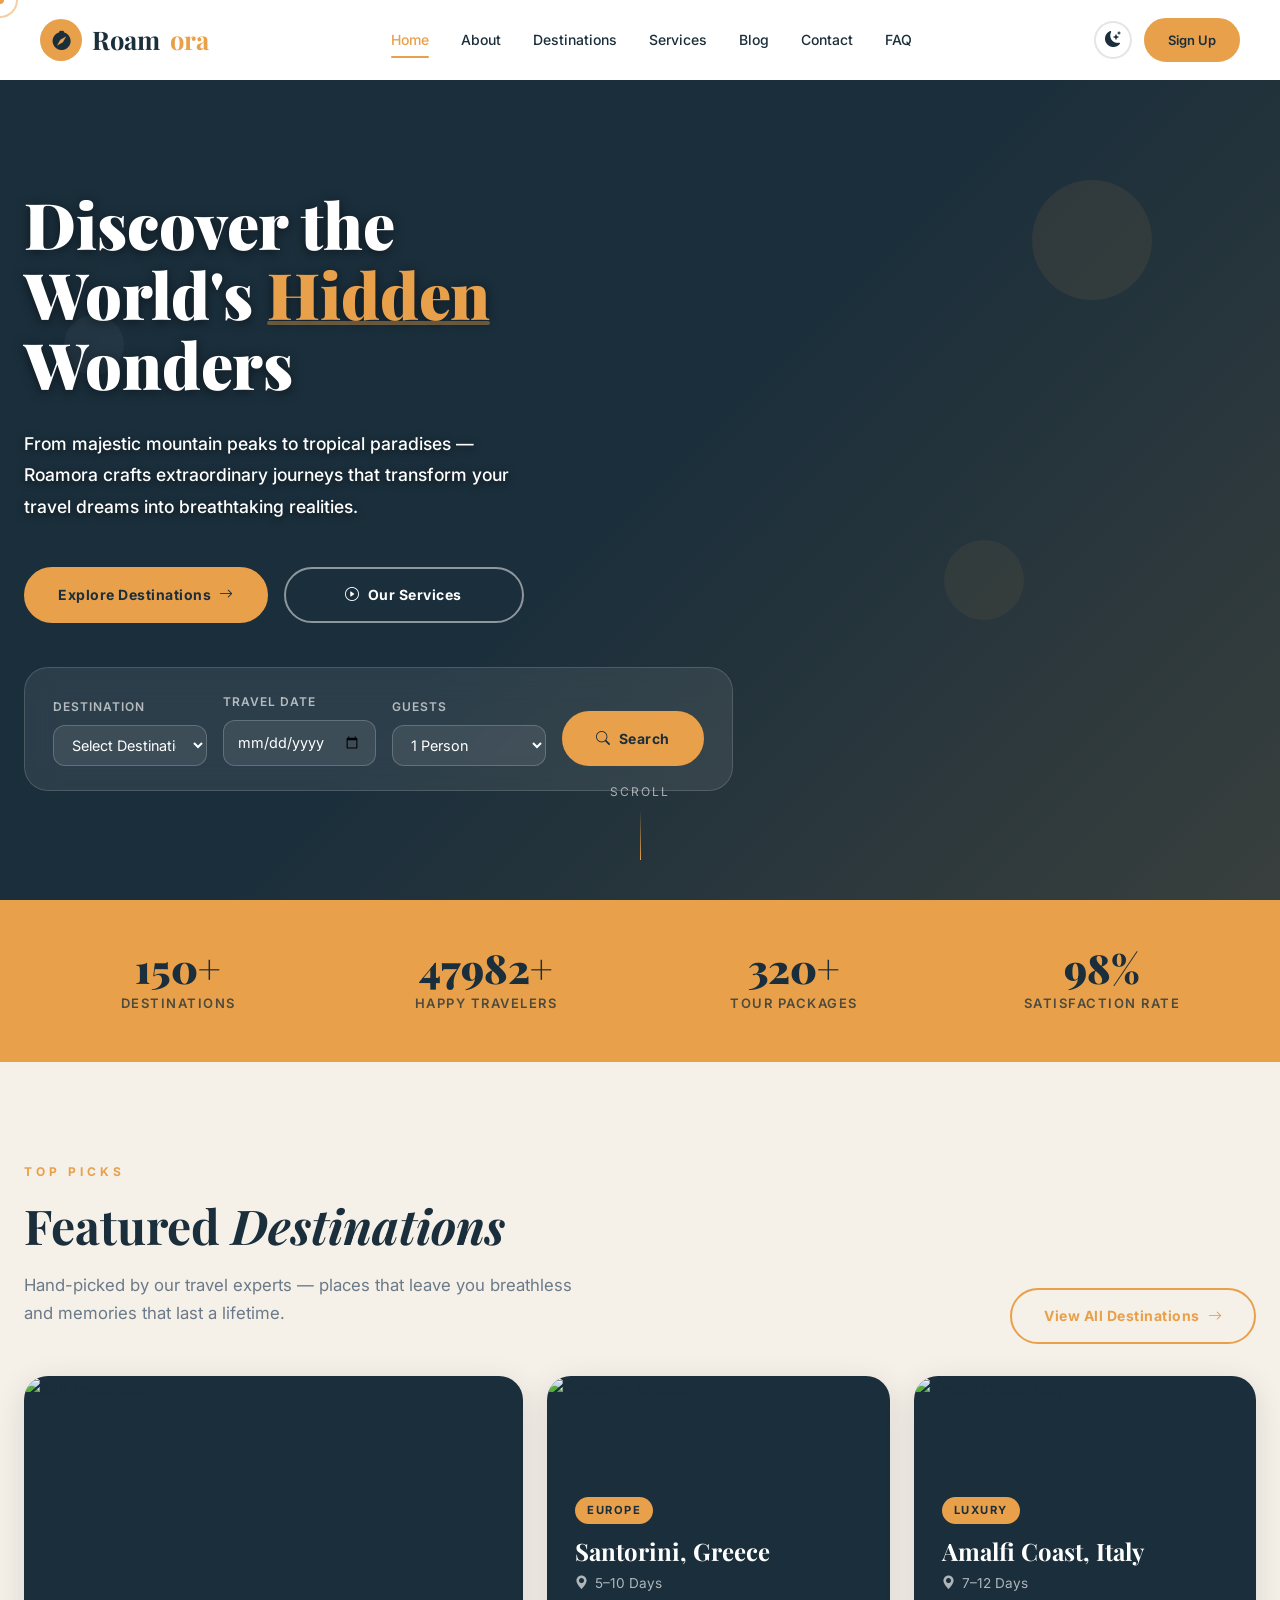
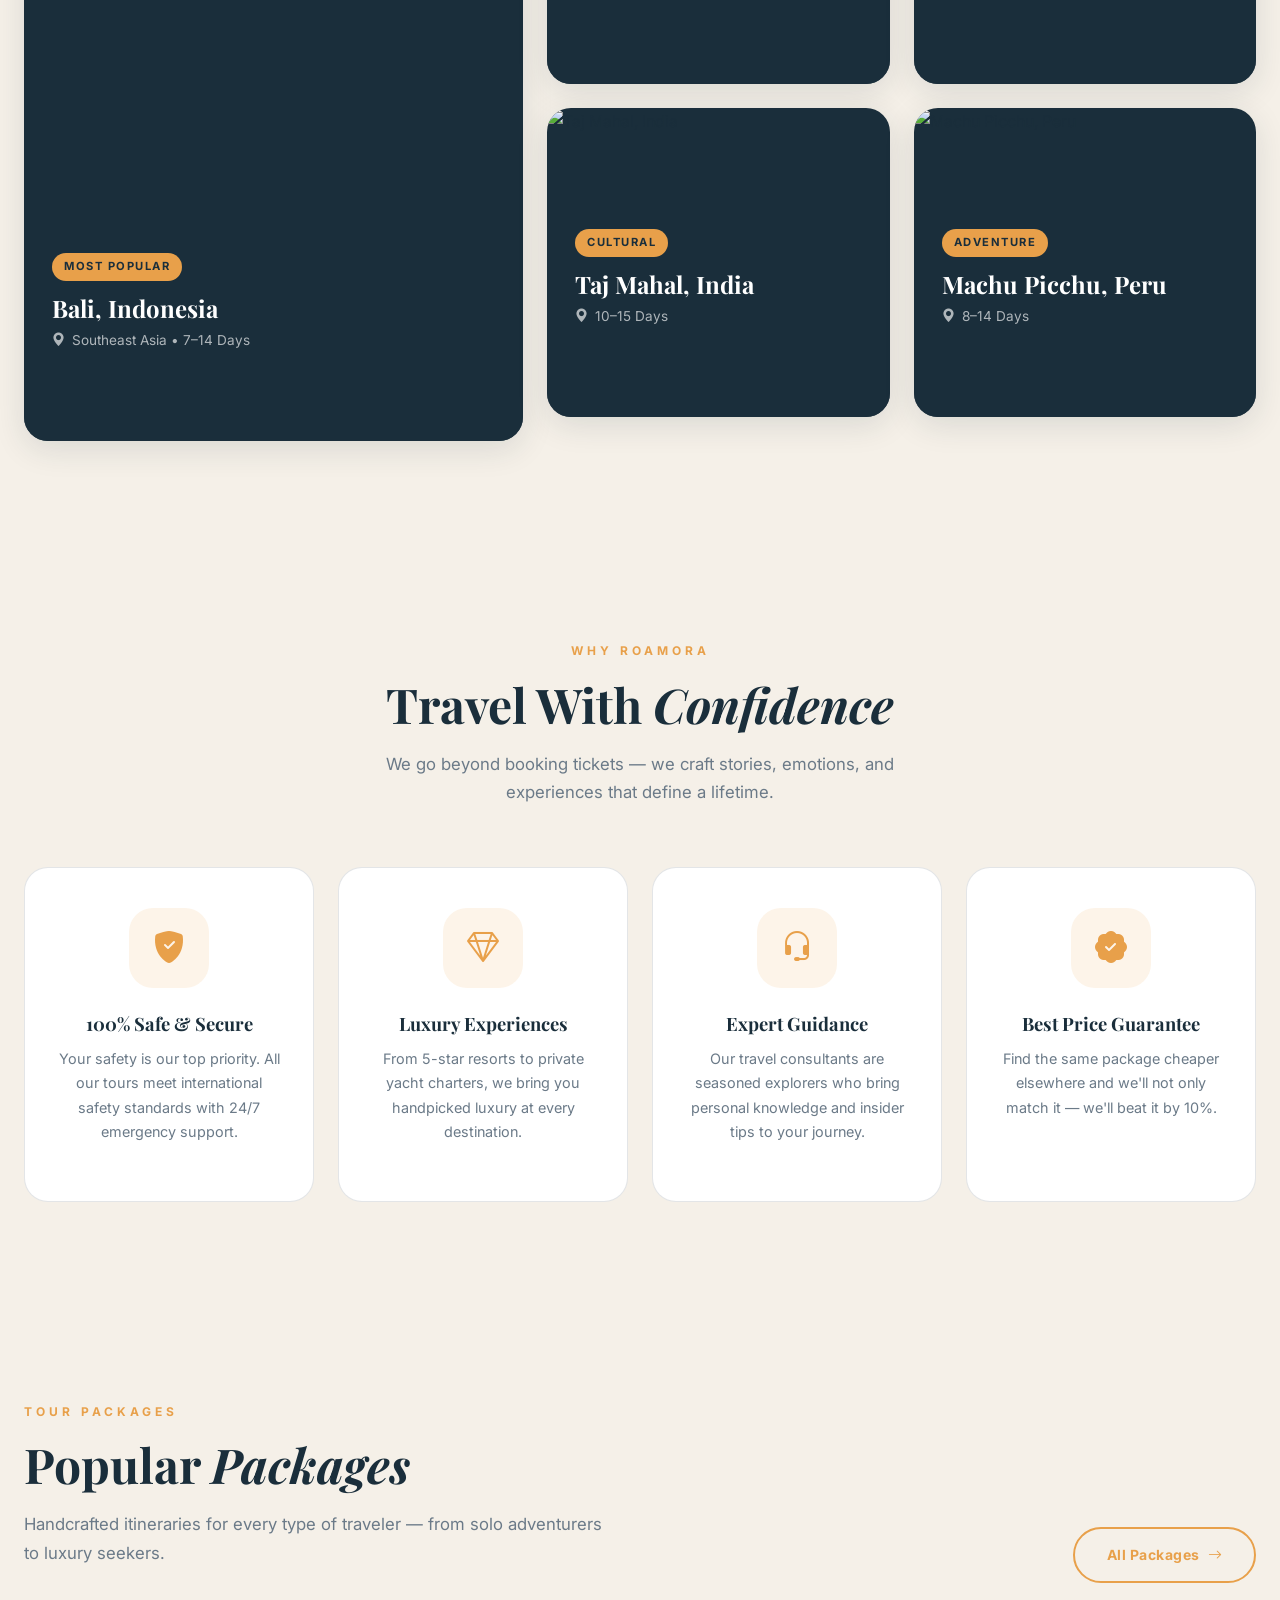
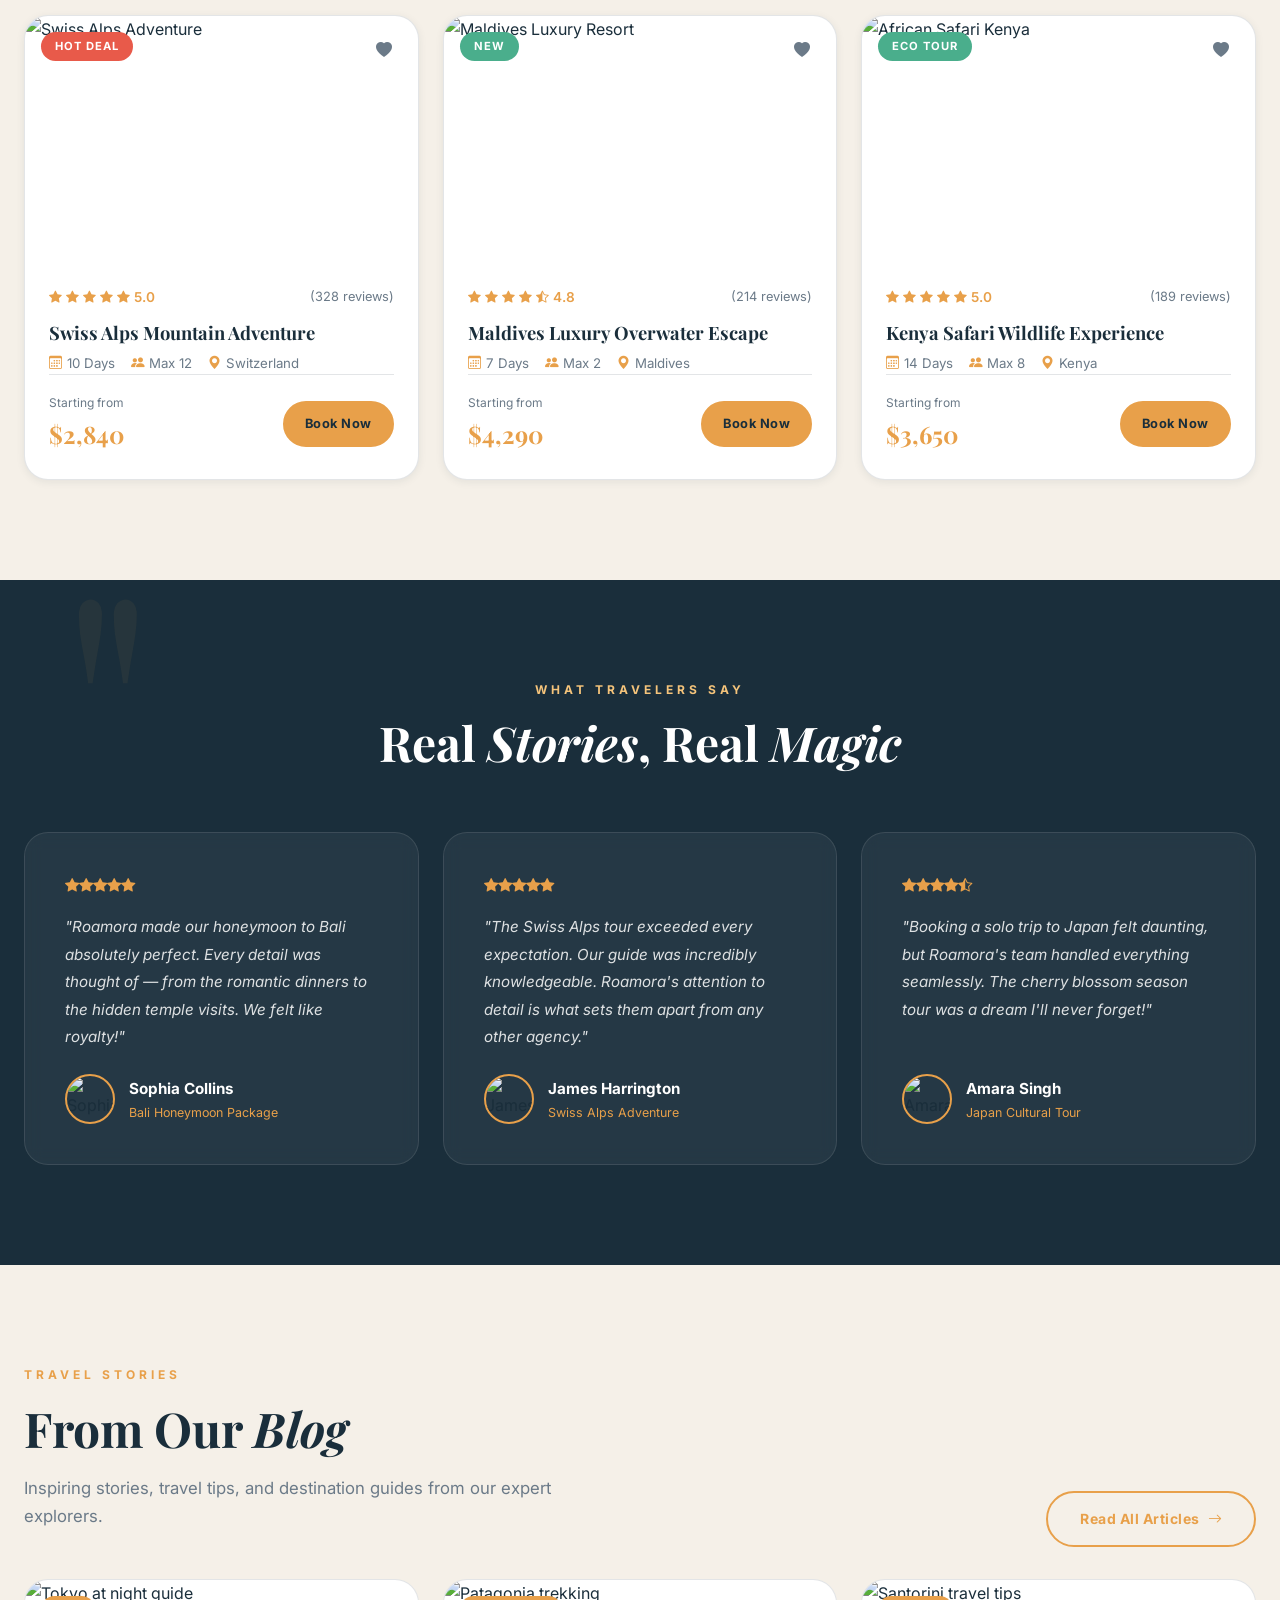
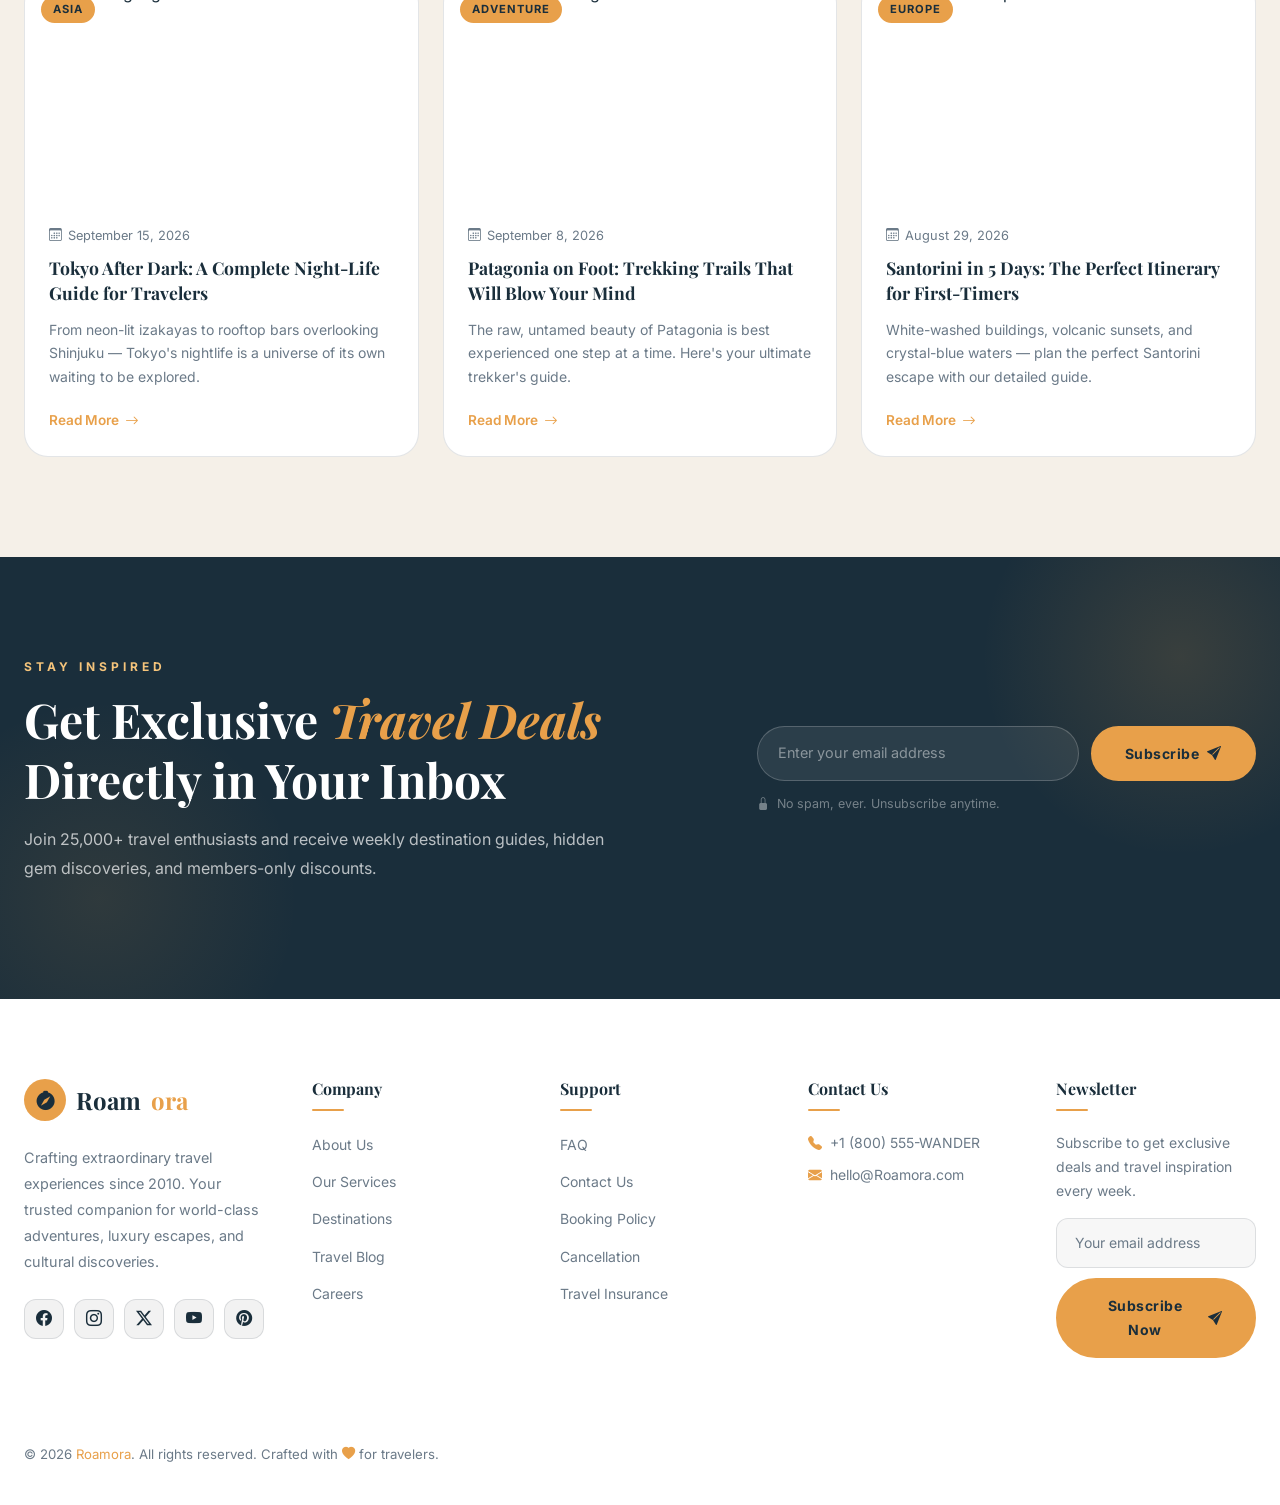
==== commit e71e9fc0: "Swap footer sections and fix newsletter text visibility" ====
--- a/index.html
+++ b/index.html
@@ -638,10 +638,18 @@
             <li><a href="#">Travel Insurance</a></li>
           </ul>
         </div>
+        <!-- Contact Us -->
+        <div class="col-lg col-md-6 col-12">
+          <h4 class="footer-heading">Contact Us</h4>
+          <div style="color:var(--text-muted); font-size:0.875rem;">
+            <div class="d-flex align-items-center gap-2 mb-2"><i class="bi bi-telephone-fill" style="color:var(--primary);"></i> +1 (800) 555-WANDER</div>
+            <div class="d-flex align-items-center gap-2"><i class="bi bi-envelope-fill" style="color:var(--primary);"></i> hello@Roamora.com</div>
+          </div>
+        </div>
         <!-- Newsletter -->
         <div class="col-lg col-md-6 col-12">
           <h4 class="footer-heading">Newsletter</h4>
-          <p style="color:rgba(255,255,255,0.55); font-size:0.875rem; margin-bottom:16px; line-height:1.7;">Subscribe to get exclusive deals and travel inspiration every week.</p>
+          <p style="color:var(--text-muted); font-size:0.875rem; margin-bottom:16px; line-height:1.7;">Subscribe to get exclusive deals and travel inspiration every week.</p>
           <form data-validate aria-label="Footer newsletter form">
             <input type="email" class="footer-newsletter-input" placeholder="Your email address" required aria-label="Email for newsletter">
             <button type="submit" class="btn-primary-custom w-100 justify-content-center">
@@ -649,14 +657,6 @@
             </button>
           </form>
         </div>
-        <!-- Contact Us -->
-        <div class="col-lg col-md-6 col-12">
-          <h4 class="footer-heading">Contact Us</h4>
-          <div style="color:var(--text-muted); font-size:0.875rem;">
-            <div class="d-flex align-items-center gap-2 mb-2"><i class="bi bi-telephone-fill" style="color:var(--primary);"></i> +1 (800) 555-WANDER</div>
-            <div class="d-flex align-items-center gap-2"><i class="bi bi-envelope-fill" style="color:var(--primary);"></i> hello@Roamora.com</div>
-          </div>
-        </div>
       </div>
     </div>
   </div>
